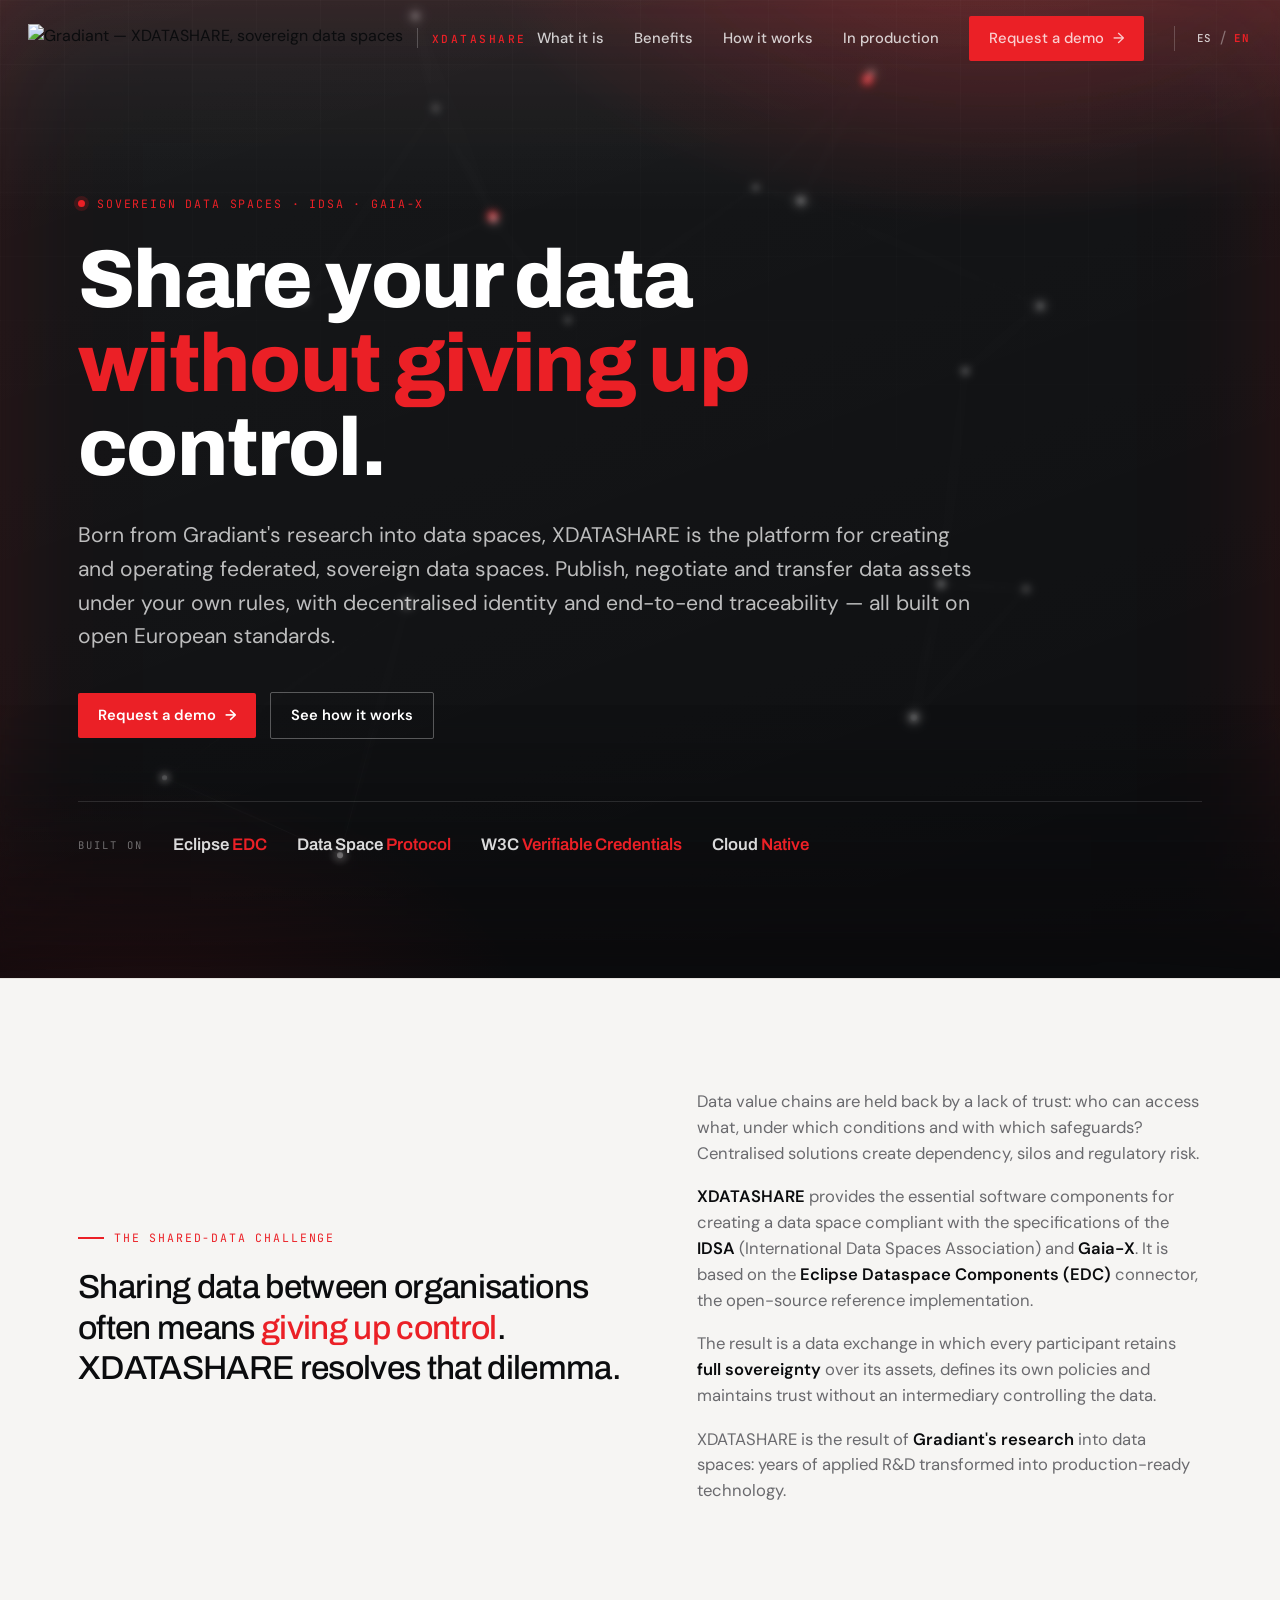
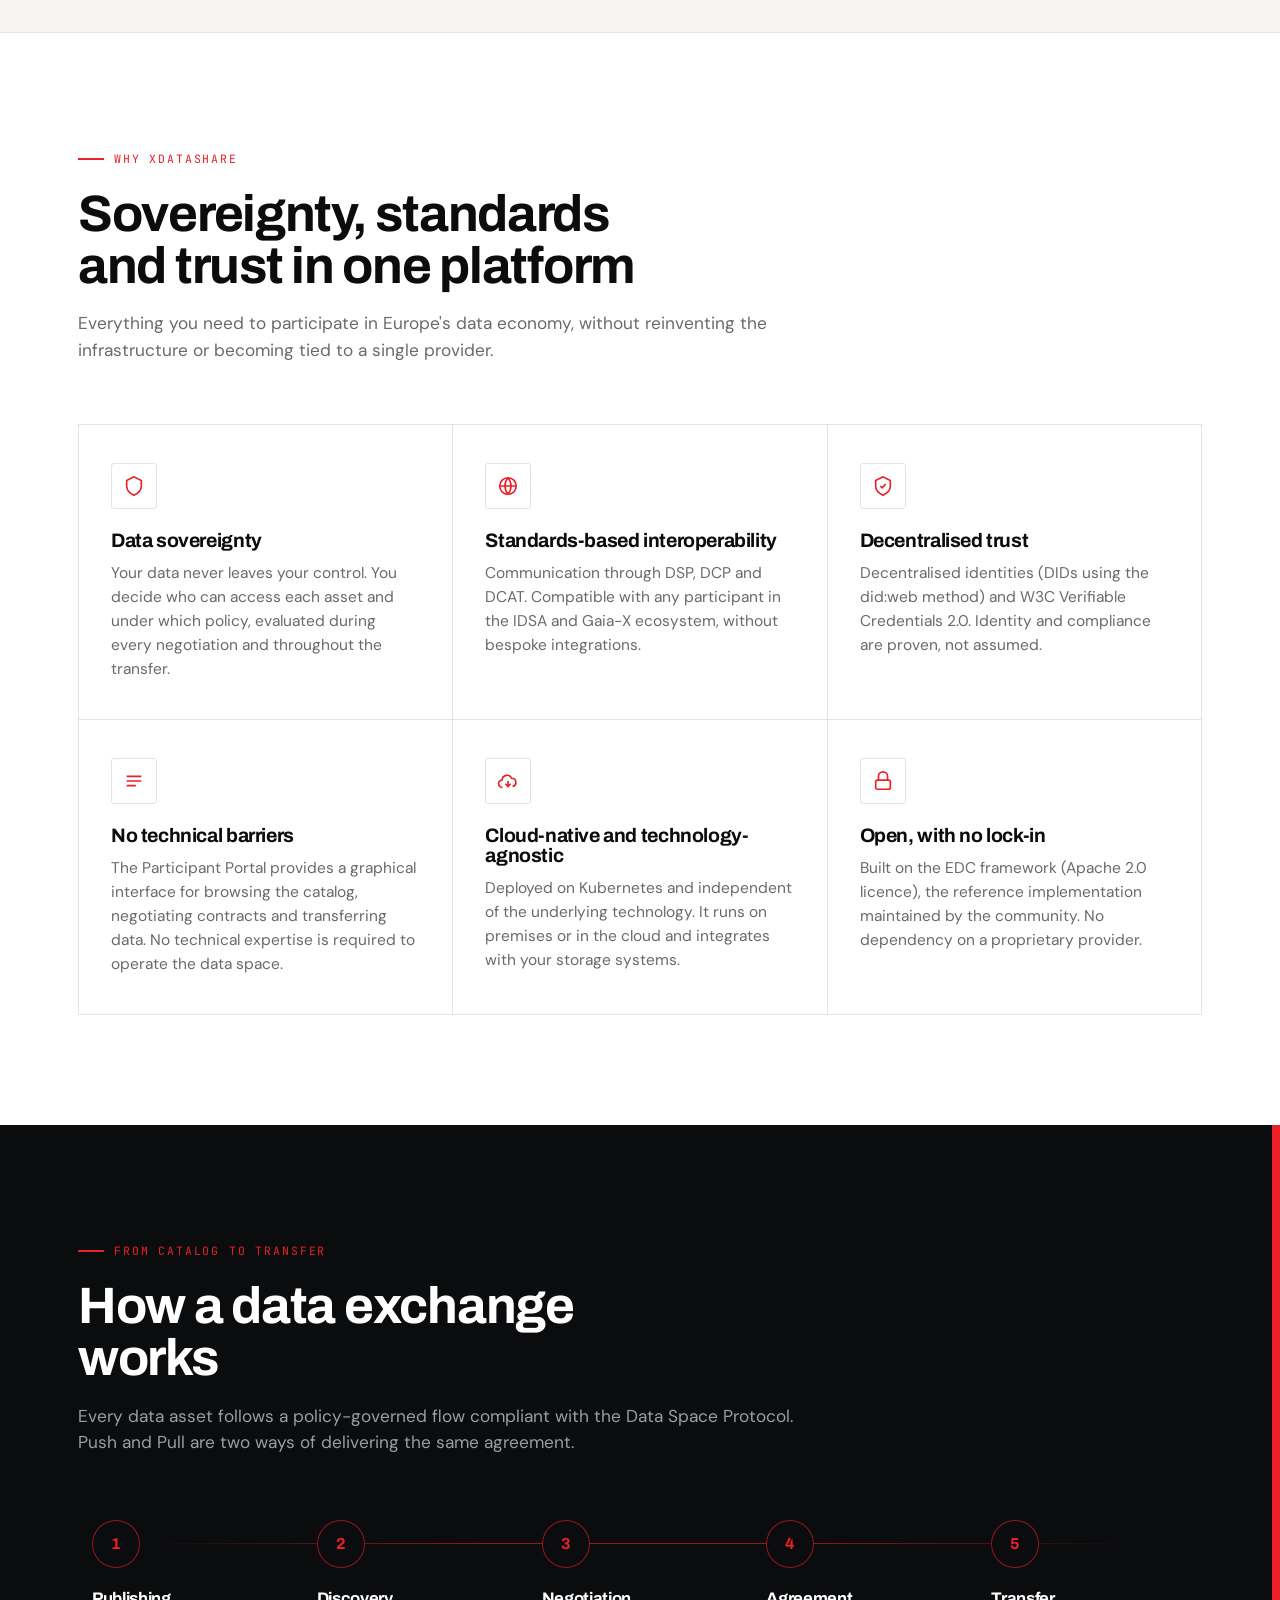
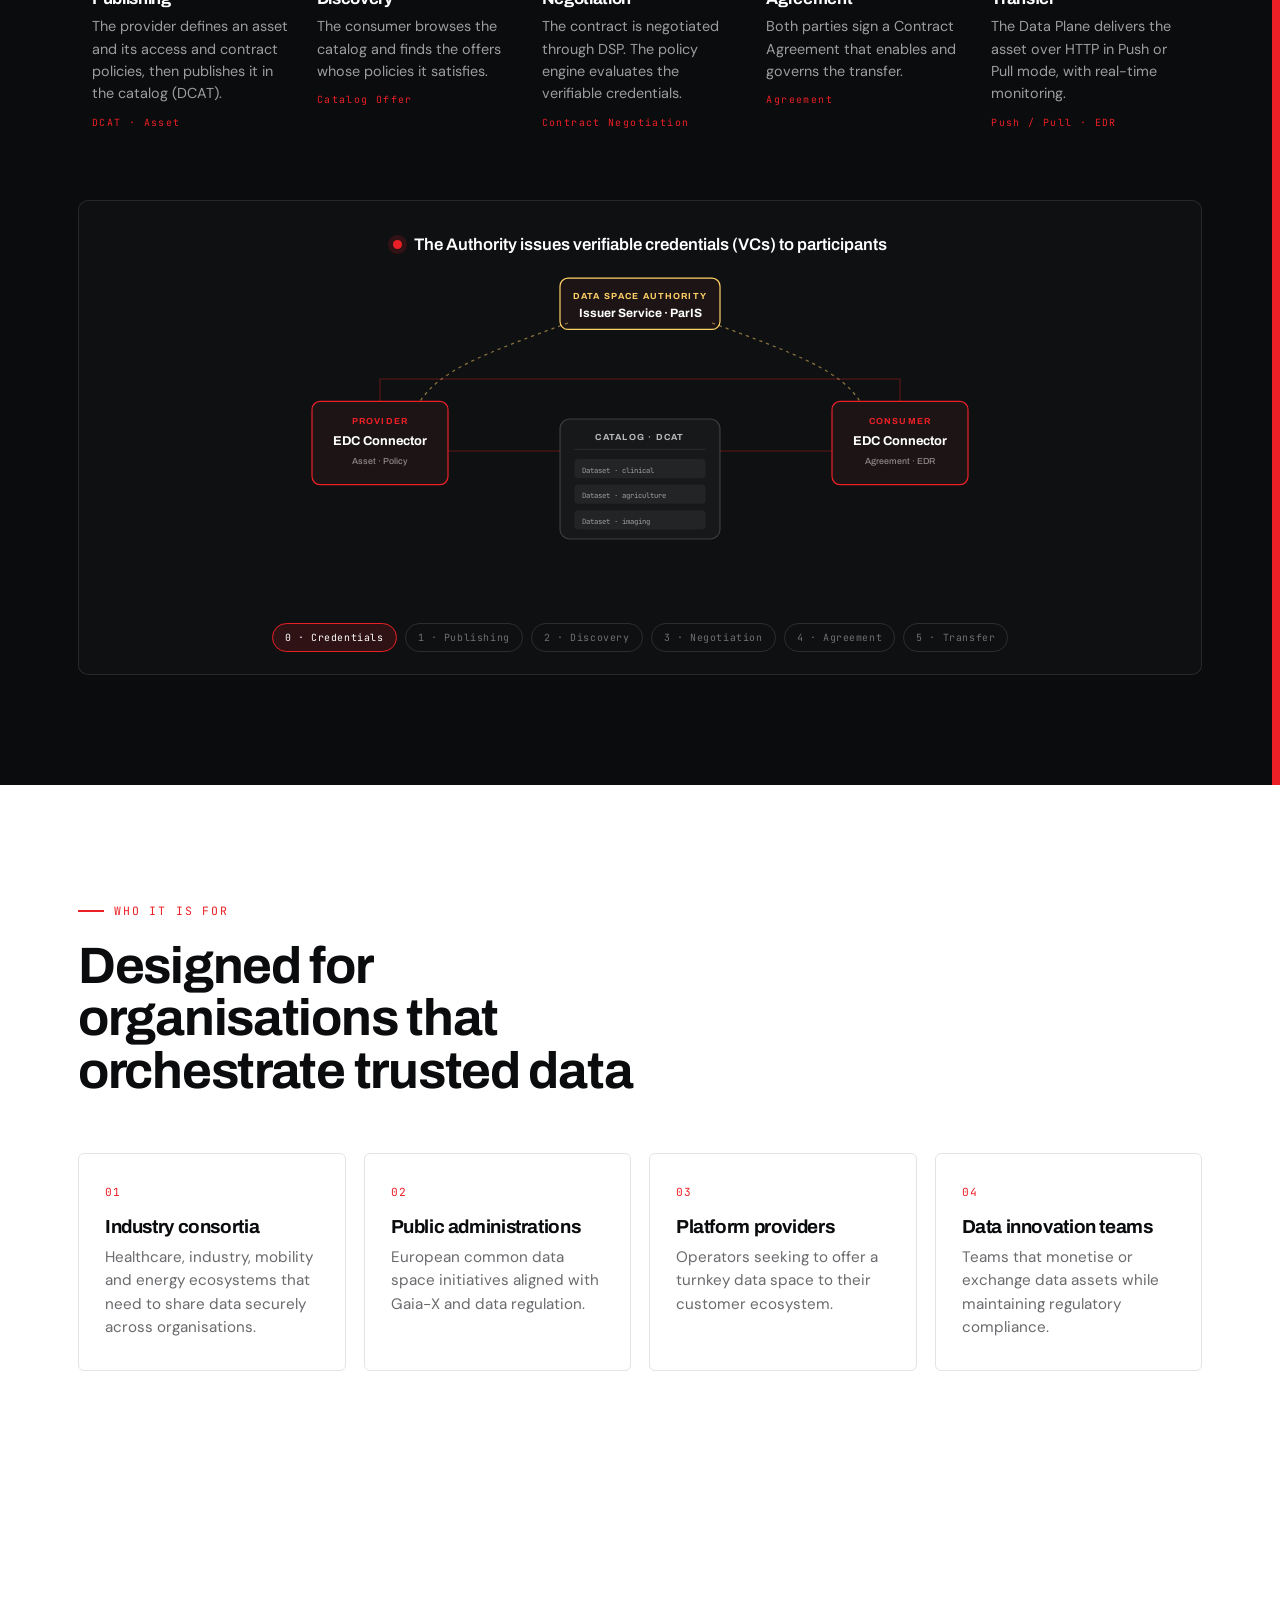
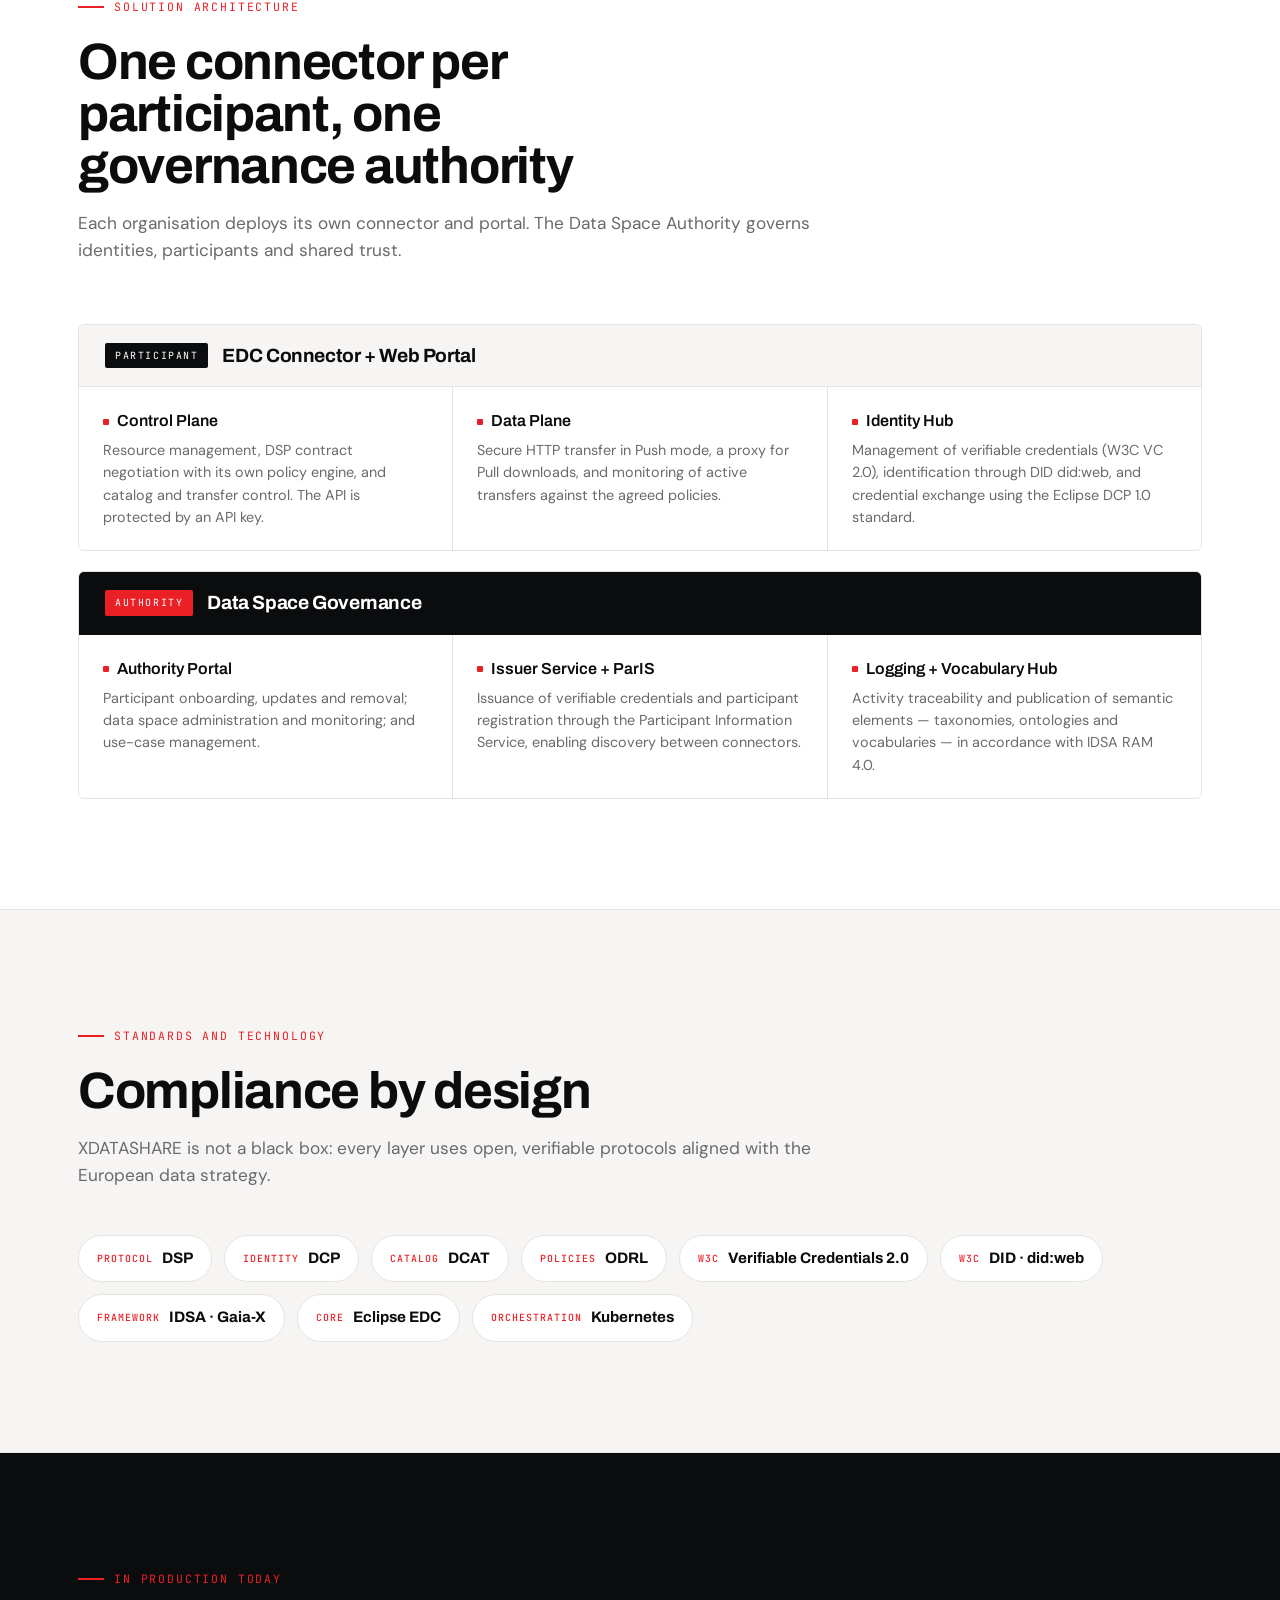
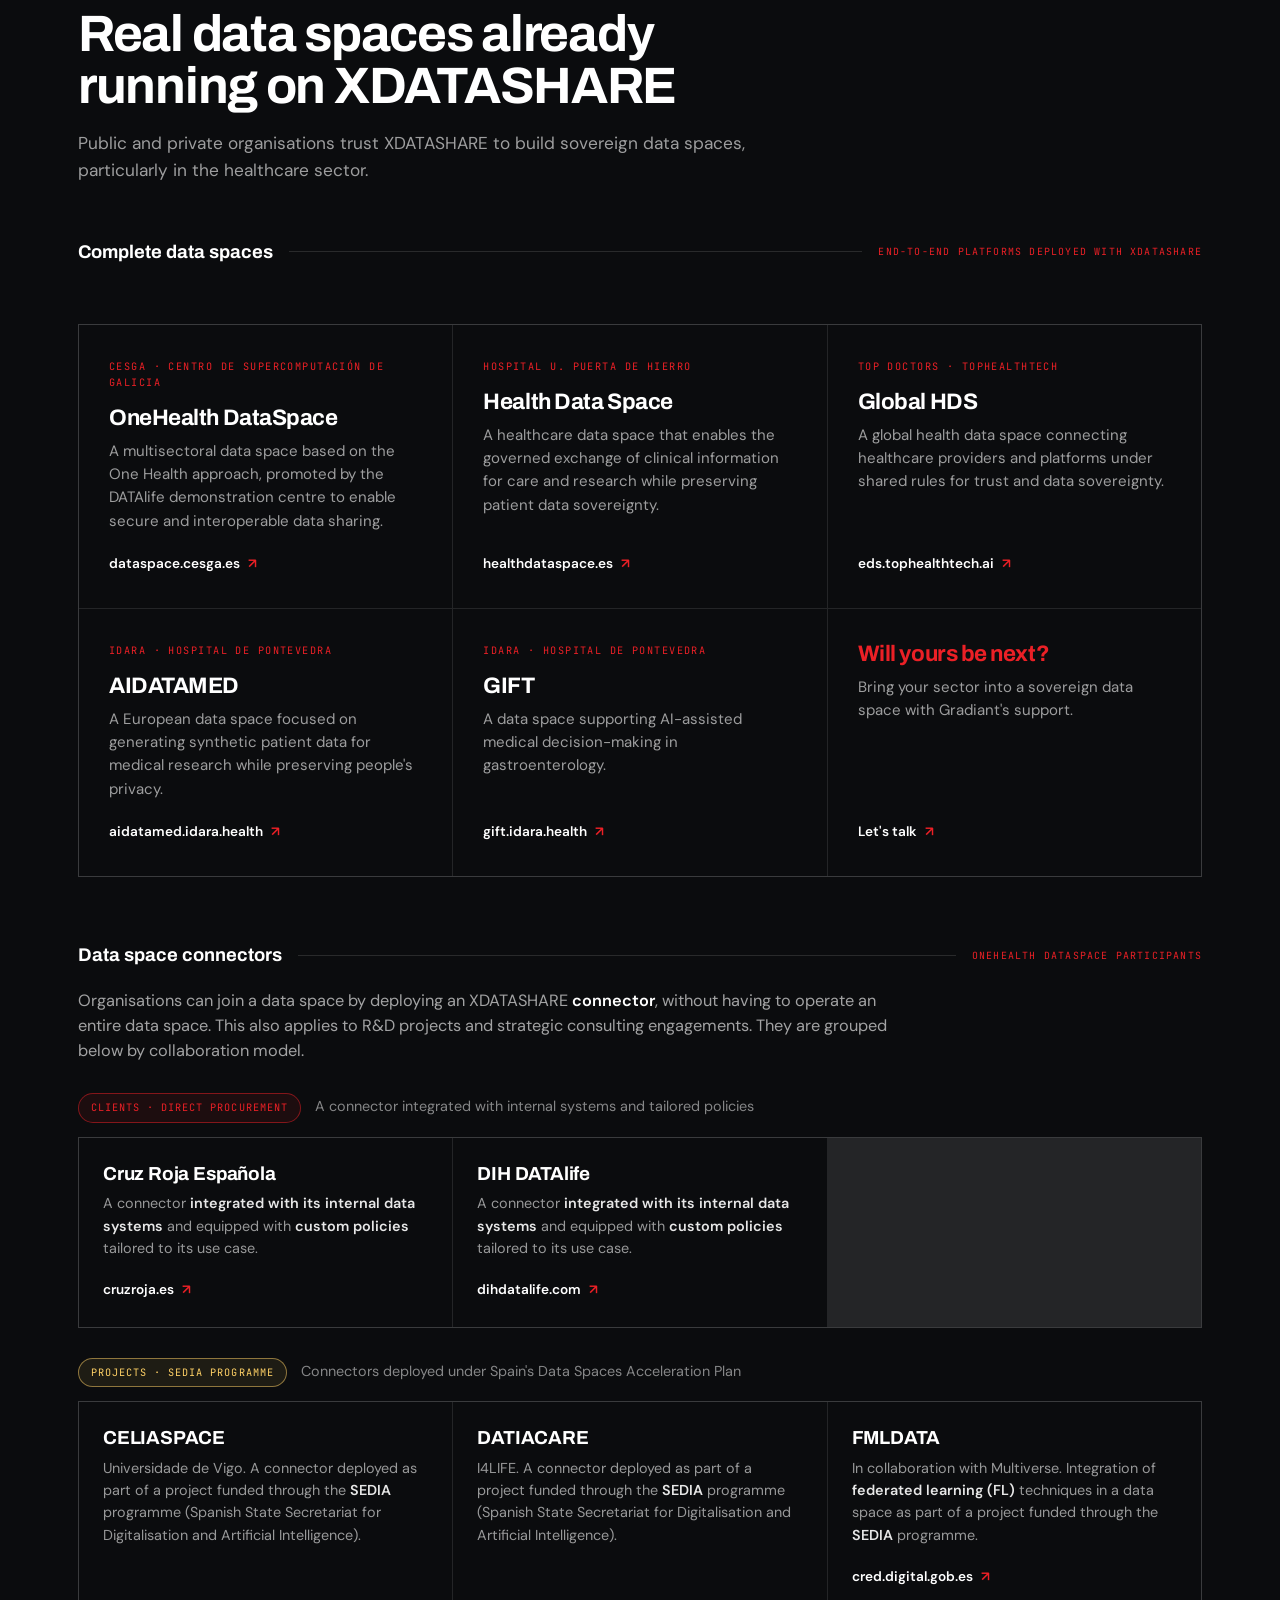
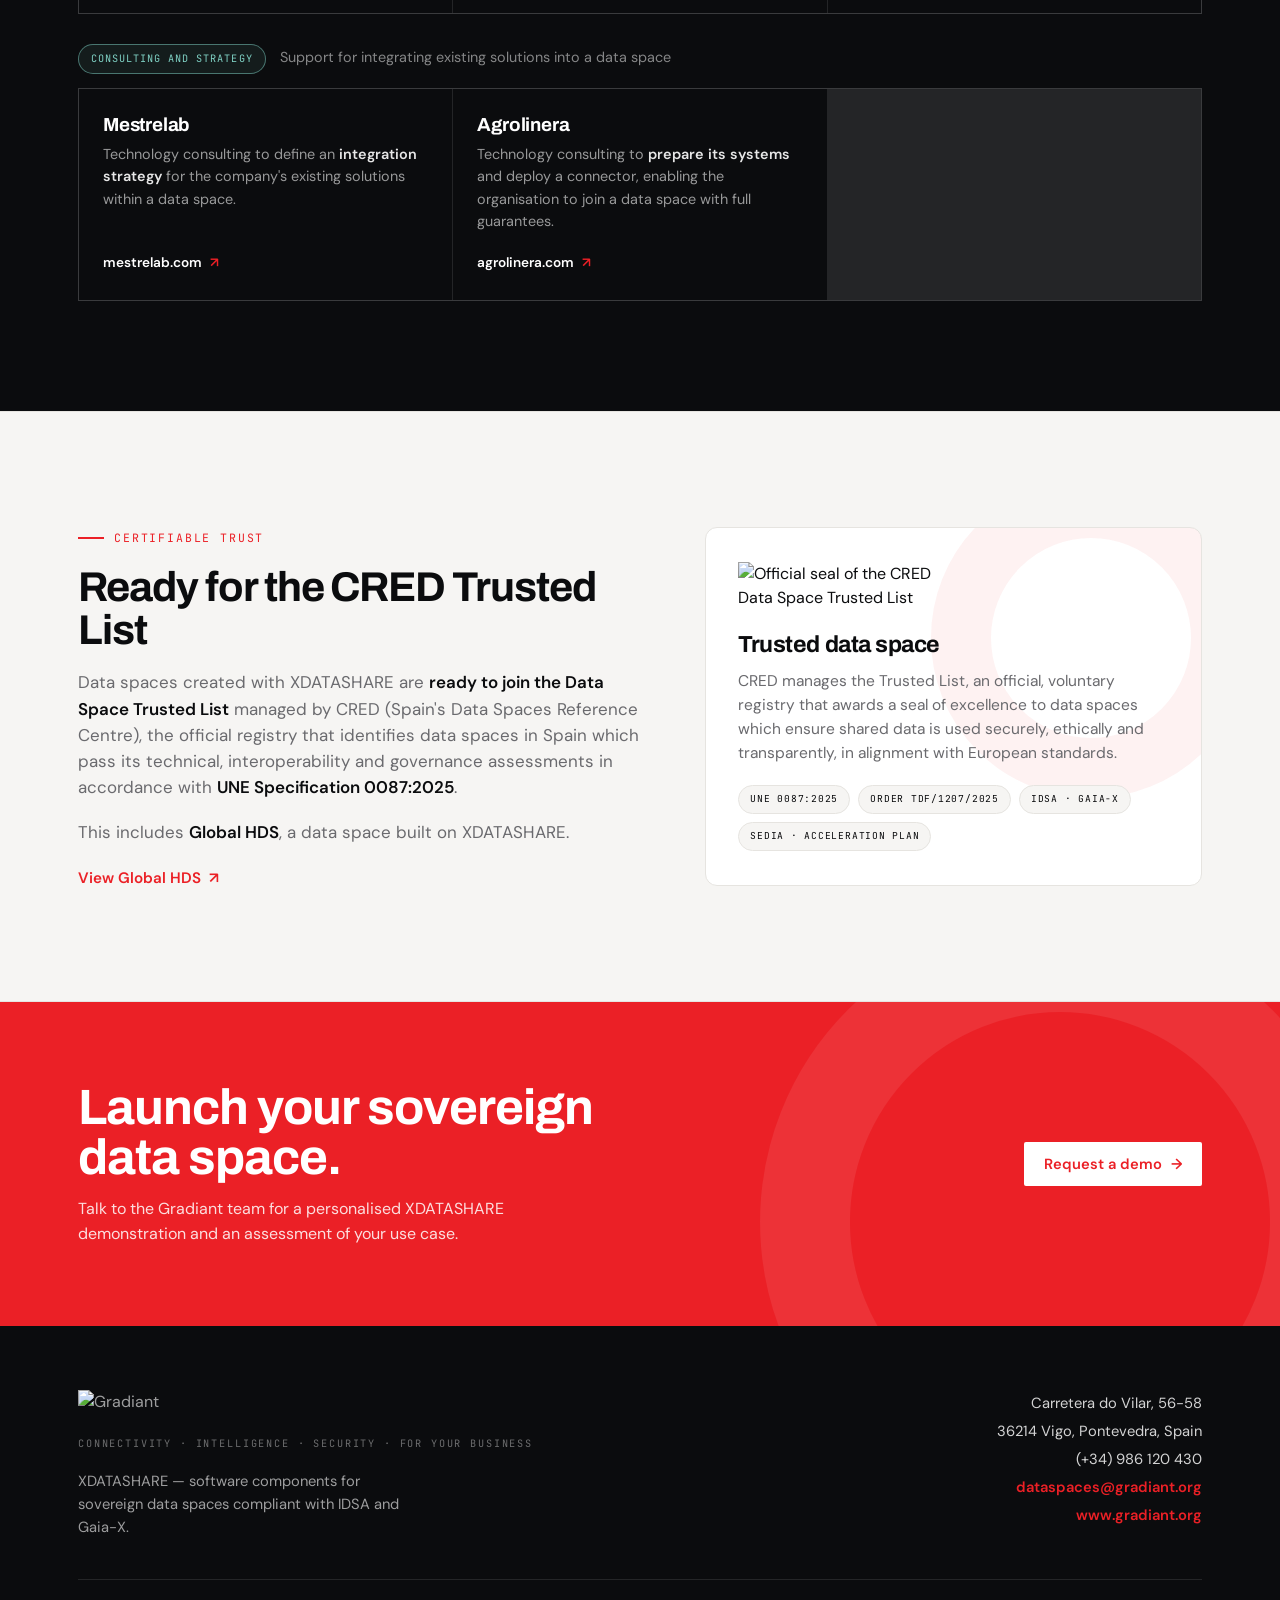
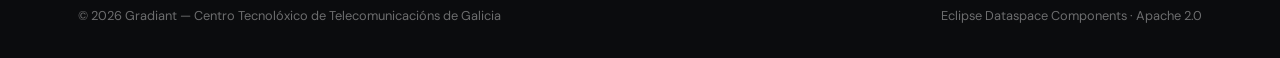
==== en/index.html @ d62b96f1 "feat añadir pagina en inlges" ====
<!DOCTYPE html>
<html lang="en" data-alternate-language="es" data-alternate-url="../">
<head>
<meta charset="UTF-8">
<meta name="viewport" content="width=device-width, initial-scale=1.0">
<title>XDATASHARE · Sovereign data spaces — Gradiant</title>
<meta name="description" content="Born from Gradiant's research into data spaces, XDATASHARE is the platform for creating and operating federated, sovereign data spaces compliant with IDSA and Gaia-X and built on Eclipse EDC. Share data without giving up control.">
<meta name="keywords" content="XDATASHARE, data spaces, Gradiant, Eclipse EDC, Data Space Protocol, IDSA, Gaia-X, data sovereignty, data space connector, dataspace, OneHealth DataSpace">
<meta name="author" content="Gradiant">
<meta name="robots" content="index, follow">
<link rel="canonical" href="https://xdatashare.com/en/">
<link rel="alternate" hreflang="es" href="https://xdatashare.com/">
<link rel="alternate" hreflang="en" href="https://xdatashare.com/en/">
<link rel="alternate" hreflang="x-default" href="https://xdatashare.com/en/">

<!-- Open Graph -->
<meta property="og:type" content="website">
<meta property="og:site_name" content="Gradiant">
<meta property="og:locale" content="en_US">
<meta property="og:locale:alternate" content="es_ES">
<meta property="og:title" content="XDATASHARE · Sovereign data spaces — Gradiant">
<meta property="og:description" content="Create and operate federated, sovereign data spaces with XDATASHARE: compliant with IDSA and Gaia-X and built on Eclipse EDC. Share data without giving up control.">
<meta property="og:url" content="https://xdatashare.com/en/">
<meta property="og:image" content="https://gradiant.org/wp-content/uploads/2024/10/LogoGradiant-2.svg">

<!-- Twitter / X Card -->
<meta name="twitter:card" content="summary_large_image">
<meta name="twitter:title" content="XDATASHARE · Sovereign data spaces — Gradiant">
<meta name="twitter:description" content="Create and operate federated, sovereign data spaces with XDATASHARE: compliant with IDSA and Gaia-X and built on Eclipse EDC.">
<meta name="twitter:image" content="https://gradiant.org/wp-content/uploads/2024/10/LogoGradiant-2.svg">

<!-- Favicon (whale-tail mark) -->
<link rel="icon" type="image/svg+xml" href="data:image/svg+xml,%3Csvg xmlns='http://www.w3.org/2000/svg' viewBox='0 0 100 100'%3E%3Cpath fill='%23EB2026' d='M50 78C36 60 20 52 5 50c23-2 39-10 45-28 6 18 22 26 45 28-15 2-31 10-45 28z'/%3E%3C/svg%3E">

<!-- Structured data -->
<script type="application/ld+json">
{
  "@context": "https://schema.org",
  "@graph": [
    {
      "@type": "Organization",
      "@id": "https://www.gradiant.org/#organization",
      "name": "Gradiant",
      "legalName": "Centro Tecnolóxico de Telecomunicacións de Galicia",
      "url": "https://www.gradiant.org",
      "logo": "https://gradiant.org/wp-content/uploads/2024/10/LogoGradiant-2.svg",
      "address": {
        "@type": "PostalAddress",
        "streetAddress": "Carretera do Vilar, 56-58",
        "postalCode": "36214",
        "addressLocality": "Vigo",
        "addressRegion": "Pontevedra",
        "addressCountry": "ES"
      },
      "contactPoint": {
        "@type": "ContactPoint",
        "contactType": "sales",
        "email": "dataspaces@gradiant.org",
        "telephone": "+34986120430"
      }
    },
    {
      "@type": "SoftwareApplication",
      "name": "XDATASHARE",
      "applicationCategory": "BusinessApplication",
      "operatingSystem": "Kubernetes / Cloud-native",
      "url": "https://xdatashare.com/en/",
      "inLanguage": "en",
      "description": "A platform for creating and operating federated, sovereign data spaces compliant with IDSA and Gaia-X and built on Eclipse Dataspace Components (EDC). It enables data assets to be published, negotiated and transferred with decentralised identity and end-to-end traceability.",
      "publisher": { "@id": "https://www.gradiant.org/#organization" },
      "offers": {
        "@type": "Offer",
        "availability": "https://schema.org/InStock",
        "priceCurrency": "EUR",
        "price": "0",
        "description": "Request a personalised demonstration"
      }
    }
  ]
}
</script>
<script src="../assets/js/language.js"></script>
<link rel="preconnect" href="https://fonts.googleapis.com">
<link rel="preconnect" href="https://fonts.gstatic.com" crossorigin>
<link href="https://fonts.googleapis.com/css2?family=Archivo:wght@400;500;600;700;800&family=DM+Sans:ital,opsz,wght@0,9..40,400;0,9..40,500;0,9..40,600;0,9..40,700;1,9..40,400&family=JetBrains+Mono:wght@400;500&display=swap" rel="stylesheet">
<link rel="stylesheet" href="../assets/css/base.css">
<link rel="stylesheet" href="../assets/css/site.css">
<link rel="stylesheet" href="../assets/css/exchange.css">
</head>
<body>

<nav id="nav" aria-label="Main navigation">
  <a href="#top" class="brand">
    <img src="https://gradiant.org/wp-content/uploads/2024/10/LogoGradiant-2.svg" alt="Gradiant — XDATASHARE, sovereign data spaces">
    <span class="sep"></span>
    <span class="prod">XDATASHARE</span>
  </a>
  <div class="navlinks">
    <a href="#que-es">What it is</a>
    <a href="#beneficios">Benefits</a>
    <a href="#como">How it works</a>
    <a href="#produccion">In production</a>
    <a href="#demo" class="btn">Request a demo <span class="arr">→</span></a>
    <div class="language-switcher" aria-label="Language selector">
      <a href="../?lang=es" lang="es" hreflang="es" data-language-link>ES</a>
      <span aria-hidden="true">/</span>
      <a href="./?lang=en" lang="en" hreflang="en" aria-current="page" data-language-link>EN</a>
    </div>
  </div>
</nav>

<!-- HERO -->
<header class="hero" id="top">
  <canvas class="hero-canvas" id="heroCanvas" aria-hidden="true"></canvas>
  <div class="hero-glass" aria-hidden="true"></div>
  <div class="wrap">
    <div class="eyebrow rv"><span class="dot"></span><span class="mono">Sovereign data spaces · IDSA · Gaia-X</span></div>
    <h1 class="rv rv-delay-1">Share your data <em>without giving up</em> control.<span class="sr-only"> XDATASHARE by Gradiant: a sovereign data space platform.</span></h1>
    <p class="lead rv rv-delay-2">Born from Gradiant's research into data spaces, XDATASHARE is the platform for creating and operating federated, sovereign data spaces. Publish, negotiate and transfer data assets under your own rules, with decentralised identity and end-to-end traceability — all built on open European standards.</p>
    <div class="cta-row rv rv-delay-3">
      <a href="#demo" class="btn">Request a demo <span class="arr">→</span></a>
      <a href="#que-es" class="btn ghost">See how it works</a>
    </div>
    <div class="std-strip rv rv-delay-4">
      <span class="lbl">Built on</span>
      <span class="item">Eclipse <span>EDC</span></span>
      <span class="item">Data Space <span>Protocol</span></span>
      <span class="item">W3C <span>Verifiable Credentials</span></span>
      <span class="item">Cloud <span>Native</span></span>
    </div>
  </div>
</header>

<!-- PROBLEM -->
<section class="problem pad" id="que-es">
  <div class="wrap">
    <div class="grid">
      <div class="left rv">
        <div class="sec-tag"><span class="bar"></span><span class="mono">The shared-data challenge</span></div>
        <blockquote>Sharing data between organisations often means <span class="hl">giving up control</span>. XDATASHARE resolves that dilemma.</blockquote>
      </div>
      <div class="right rv">
        <p>Data value chains are held back by a lack of trust: who can access what, under which conditions and with which safeguards? Centralised solutions create dependency, silos and regulatory risk.</p>
        <p><strong>XDATASHARE</strong> provides the essential software components for creating a data space compliant with the specifications of the <strong>IDSA</strong> (International Data Spaces Association) and <strong>Gaia-X</strong>. It is based on the <strong>Eclipse Dataspace Components (EDC)</strong> connector, the open-source reference implementation.</p>
        <p>The result is a data exchange in which every participant retains <strong>full sovereignty</strong> over its assets, defines its own policies and maintains trust without an intermediary controlling the data.</p>
        <p>XDATASHARE is the result of <strong>Gradiant's research</strong> into data spaces: years of applied R&amp;D transformed into production-ready technology.</p>
      </div>
    </div>
  </div>
</section>

<!-- BENEFITS -->
<section class="pad" id="beneficios">
  <div class="wrap">
    <div class="rv">
      <div class="sec-tag"><span class="bar"></span><span class="mono">Why XDATASHARE</span></div>
      <h2 class="sec-head">Sovereignty, standards and trust in one platform</h2>
      <p class="sec-sub">Everything you need to participate in Europe's data economy, without reinventing the infrastructure or becoming tied to a single provider.</p>
    </div>
    <div class="ben-grid rv">
      <div class="ben">
        <div class="ic"><svg width="22" height="22" viewBox="0 0 24 24" fill="none" stroke="currentColor" stroke-width="1.8"><path d="M12 2 4 6v6c0 5 3.5 8 8 10 4.5-2 8-5 8-10V6l-8-4z"/></svg></div>
        <h3>Data sovereignty</h3>
        <p>Your data never leaves your control. You decide who can access each asset and under which policy, evaluated during every negotiation and throughout the transfer.</p>
      </div>
      <div class="ben">
        <div class="ic"><svg width="22" height="22" viewBox="0 0 24 24" fill="none" stroke="currentColor" stroke-width="1.8"><circle cx="12" cy="12" r="9"/><path d="M3 12h18M12 3a14 14 0 0 1 0 18M12 3a14 14 0 0 0 0 18"/></svg></div>
        <h3>Standards-based interoperability</h3>
        <p>Communication through DSP, DCP and DCAT. Compatible with any participant in the IDSA and Gaia-X ecosystem, without bespoke integrations.</p>
      </div>
      <div class="ben">
        <div class="ic"><svg width="22" height="22" viewBox="0 0 24 24" fill="none" stroke="currentColor" stroke-width="1.8"><path d="M9 12l2 2 4-4"/><path d="M12 2 4 6v6c0 5 3.5 8 8 10 4.5-2 8-5 8-10V6l-8-4z"/></svg></div>
        <h3>Decentralised trust</h3>
        <p>Decentralised identities (DIDs using the did:web method) and W3C Verifiable Credentials 2.0. Identity and compliance are proven, not assumed.</p>
      </div>
      <div class="ben">
        <div class="ic"><svg width="22" height="22" viewBox="0 0 24 24" fill="none" stroke="currentColor" stroke-width="1.8"><path d="M4 7h16M4 12h16M4 17h10"/></svg></div>
        <h3>No technical barriers</h3>
        <p>The Participant Portal provides a graphical interface for browsing the catalog, negotiating contracts and transferring data. No technical expertise is required to operate the data space.</p>
      </div>
      <div class="ben">
        <div class="ic"><svg width="22" height="22" viewBox="0 0 24 24" fill="none" stroke="currentColor" stroke-width="1.8"><path d="M6 19a4 4 0 0 1-.5-8A5.5 5.5 0 0 1 16 9a4.5 4.5 0 0 1 1 8.9"/><path d="M12 12v6M9 15l3 3 3-3"/></svg></div>
        <h3>Cloud-native and technology-agnostic</h3>
        <p>Deployed on Kubernetes and independent of the underlying technology. It runs on premises or in the cloud and integrates with your storage systems.</p>
      </div>
      <div class="ben">
        <div class="ic"><svg width="22" height="22" viewBox="0 0 24 24" fill="none" stroke="currentColor" stroke-width="1.8"><path d="M7 11V7a5 5 0 0 1 10 0v4"/><rect x="4" y="11" width="16" height="10" rx="2"/></svg></div>
        <h3>Open, with no lock-in</h3>
        <p>Built on the EDC framework (Apache 2.0 licence), the reference implementation maintained by the community. No dependency on a proprietary provider.</p>
      </div>
    </div>
  </div>
</section>

<!-- FLOW -->
<section class="flow pad" id="como">
  <div class="wrap">
    <div class="rv">
      <div class="sec-tag"><span class="bar"></span><span class="mono">From catalog to transfer</span></div>
      <h2 class="sec-head section-title-light">How a data exchange works</h2>
      <p class="sec-sub">Every data asset follows a policy-governed flow compliant with the Data Space Protocol. Push and Pull are two ways of delivering the same agreement.</p>
    </div>
    <div class="steps rv">
      <div class="step">
        <div class="num">1</div>
        <h4>Publishing</h4>
        <p>The provider defines an asset and its access and contract policies, then publishes it in the catalog (DCAT).</p>
        <span class="tag">DCAT · Asset</span>
      </div>
      <div class="step">
        <div class="num">2</div>
        <h4>Discovery</h4>
        <p>The consumer browses the catalog and finds the offers whose policies it satisfies.</p>
        <span class="tag">Catalog Offer</span>
      </div>
      <div class="step">
        <div class="num">3</div>
        <h4>Negotiation</h4>
        <p>The contract is negotiated through DSP. The policy engine evaluates the verifiable credentials.</p>
        <span class="tag">Contract Negotiation</span>
      </div>
      <div class="step">
        <div class="num">4</div>
        <h4>Agreement</h4>
        <p>Both parties sign a Contract Agreement that enables and governs the transfer.</p>
        <span class="tag">Agreement</span>
      </div>
      <div class="step">
        <div class="num">5</div>
        <h4>Transfer</h4>
        <p>The Data Plane delivers the asset over HTTP in Push or Pull mode, with real-time monitoring.</p>
        <span class="tag">Push / Pull · EDR</span>
      </div>
    </div>

    <!-- Animated exchange diagram -->
    <div class="exchange rv" aria-label="Data exchange animation: credential issuance, catalog, negotiation and transfer">
      <div class="ex-phase"><span class="ex-dot"></span><span id="exLabel">The Authority issues verifiable credentials (VCs) to participants</span></div>
      <svg viewBox="0 0 900 420" xmlns="http://www.w3.org/2000/svg" class="ex-svg">
        <!-- ===== AUTHORITY (top) ===== -->
        <g class="node node-authority">
          <rect x="350" y="14" width="200" height="64" rx="10"/>
          <text class="n-role" x="450" y="40">DATA SPACE AUTHORITY</text>
          <text class="n-name n-name-compact" x="450" y="63">Issuer Service · ParIS</text>
        </g>

        <!-- credential issuance links (authority -> participants) -->
        <path class="cred-link cl-left"  d="M360 70 C250 110 200 130 175 168" fill="none" stroke="rgba(255,209,102,.5)" stroke-width="1.6" stroke-dasharray="4 5"/>
        <path class="cred-link cl-right" d="M540 70 C650 110 700 130 725 168" fill="none" stroke="rgba(255,209,102,.5)" stroke-width="1.6" stroke-dasharray="4 5"/>

        <!-- ===== CATALOG (center) ===== -->
        <g class="catalog">
          <rect x="350" y="190" width="200" height="150" rx="12"/>
          <text class="cat-title" x="450" y="216">CATALOG · DCAT</text>
          <line x1="368" y1="228" x2="532" y2="228" stroke="rgba(255,255,255,.12)"/>
          <!-- asset slots -->
          <g class="slot slot-1"><rect x="368" y="240" width="164" height="24" rx="5"/><text x="378" y="257">Dataset · clinical</text></g>
          <g class="slot slot-2"><rect x="368" y="272" width="164" height="24" rx="5"/><text x="378" y="289">Dataset · agriculture</text></g>
          <g class="slot slot-3"><rect x="368" y="304" width="164" height="24" rx="5"/><text x="378" y="321">Dataset · imaging</text></g>
        </g>

        <!-- ===== PROVIDER (left) ===== -->
        <g class="node node-provider">
          <rect x="40" y="168" width="170" height="104" rx="10"/>
          <text class="n-role" x="125" y="196">PROVIDER</text>
          <text class="n-name" x="125" y="222">EDC Connector</text>
          <text class="n-sub" x="125" y="246">Asset · Policy</text>
        </g>
        <g class="vc-badge vc-prov"><rect x="40" y="282" width="64" height="22" rx="11"/><text x="72" y="297">VC ✓</text></g>

        <!-- ===== CONSUMER (right) ===== -->
        <g class="node node-consumer">
          <rect x="690" y="168" width="170" height="104" rx="10"/>
          <text class="n-role" x="775" y="196">CONSUMER</text>
          <text class="n-name" x="775" y="222">EDC Connector</text>
          <text class="n-sub" x="775" y="246">Agreement · EDR</text>
        </g>
        <g class="vc-badge vc-cons"><rect x="796" y="282" width="64" height="22" rx="11"/><text x="828" y="297">VC ✓</text></g>

        <!-- provider <-> catalog wire (horizontal, edge to edge) -->
        <line class="link-pc" x1="210" y1="230" x2="350" y2="230" stroke="rgba(235,32,38,.25)" stroke-width="2"/>
        <line class="link-pc dash" x1="210" y1="230" x2="350" y2="230" stroke="rgba(235,32,38,.9)" stroke-width="2" stroke-dasharray="6 10"/>
        <!-- consumer <-> catalog wire (horizontal, edge to edge) -->
        <line class="link-cc" x1="550" y1="230" x2="690" y2="230" stroke="rgba(235,32,38,.25)" stroke-width="2"/>
        <line class="link-cc dash" x1="550" y1="230" x2="690" y2="230" stroke="rgba(235,32,38,.9)" stroke-width="2" stroke-dasharray="6 10"/>
        <!-- provider <-> consumer direct wire, routed ABOVE the catalog -->
        <path class="link-direct" d="M125 168 L125 140 L775 140 L775 168" fill="none" stroke="rgba(235,32,38,.25)" stroke-width="2"/>
        <path class="link-direct dash" d="M125 168 L125 140 L775 140 L775 168" fill="none" stroke="rgba(235,32,38,.9)" stroke-width="2" stroke-dasharray="6 10"/>

        <!-- moving tokens -->
        <g class="tok tok-cred-l"><circle r="7"/></g>
        <g class="tok tok-cred-r"><circle r="7"/></g>
        <g class="tok tok-publish"><rect x="-15" y="-11" width="30" height="22" rx="5"/><line x1="-7" y1="-3" x2="7" y2="-3"/><line x1="-7" y1="3" x2="3" y2="3"/></g>
        <g class="tok tok-browse"><circle r="9" fill="none"/><line class="lens" x1="6" y1="6" x2="12" y2="12"/></g>
        <g class="tok tok-nego"><rect x="-15" y="-11" width="30" height="22" rx="5"/><text x="0" y="4">DSP</text></g>
        <g class="tok tok-data"><rect x="-16" y="-12" width="32" height="24" rx="5"/><line x1="-8" y1="-3" x2="8" y2="-3"/><line x1="-8" y1="3" x2="4" y2="3"/></g>
      </svg>

      <div class="ex-track">
        <span class="ex-step" data-i="0" data-phase-label="The Authority issues verifiable credentials (VCs) to participants">0 · Credentials</span>
        <span class="ex-step" data-i="1" data-phase-label="The provider publishes a data asset in the catalog (DCAT)">1 · Publishing</span>
        <span class="ex-step" data-i="2" data-phase-label="The consumer browses the catalog and locates the offer">2 · Discovery</span>
        <span class="ex-step" data-i="3" data-phase-label="The contract is negotiated through DSP, validating credentials">3 · Negotiation</span>
        <span class="ex-step" data-i="4" data-phase-label="A Contract Agreement is signed by both parties">4 · Agreement</span>
        <span class="ex-step" data-i="5" data-phase-label="Data is transferred (Push / Pull · EDR) and monitored in real time">5 · Transfer</span>
      </div>
    </div>
  </div>
</section>

<!-- AUDIENCE -->
<section class="pad">
  <div class="wrap">
    <div class="rv">
      <div class="sec-tag"><span class="bar"></span><span class="mono">Who it is for</span></div>
      <h2 class="sec-head">Designed for organisations that orchestrate trusted data</h2>
    </div>
    <div class="aud-grid rv">
      <div class="aud"><div class="n">01</div><h4>Industry consortia</h4><p>Healthcare, industry, mobility and energy ecosystems that need to share data securely across organisations.</p></div>
      <div class="aud"><div class="n">02</div><h4>Public administrations</h4><p>European common data space initiatives aligned with Gaia-X and data regulation.</p></div>
      <div class="aud"><div class="n">03</div><h4>Platform providers</h4><p>Operators seeking to offer a turnkey data space to their customer ecosystem.</p></div>
      <div class="aud"><div class="n">04</div><h4>Data innovation teams</h4><p>Teams that monetise or exchange data assets while maintaining regulatory compliance.</p></div>
    </div>
  </div>
</section>

<!-- ARCHITECTURE -->
<section class="arch pad" id="arquitectura">
  <div class="wrap">
    <div class="rv">
      <div class="sec-tag"><span class="bar"></span><span class="mono">Solution architecture</span></div>
      <h2 class="sec-head">One connector per participant, one governance authority</h2>
      <p class="sec-sub">Each organisation deploys its own connector and portal. The Data Space Authority governs identities, participants and shared trust.</p>
    </div>
    <div class="layers rv">
      <!-- participant -->
      <div class="arch-band">
        <div class="head"><span class="pill">Participant</span><h3>EDC Connector + Web Portal</h3></div>
        <div class="body">
          <div class="cell"><div class="ct">Control Plane</div><p>Resource management, DSP contract negotiation with its own policy engine, and catalog and transfer control. The API is protected by an API key.</p></div>
          <div class="cell"><div class="ct">Data Plane</div><p>Secure HTTP transfer in Push mode, a proxy for Pull downloads, and monitoring of active transfers against the agreed policies.</p></div>
          <div class="cell"><div class="ct">Identity Hub</div><p>Management of verifiable credentials (W3C VC 2.0), identification through DID did:web, and credential exchange using the Eclipse DCP 1.0 standard.</p></div>
        </div>
      </div>
      <!-- authority -->
      <div class="arch-band authority">
        <div class="head"><span class="pill">Authority</span><h3>Data Space Governance</h3></div>
        <div class="body">
          <div class="cell"><div class="ct">Authority Portal</div><p>Participant onboarding, updates and removal; data space administration and monitoring; and use-case management.</p></div>
          <div class="cell"><div class="ct">Issuer Service + ParIS</div><p>Issuance of verifiable credentials and participant registration through the Participant Information Service, enabling discovery between connectors.</p></div>
          <div class="cell"><div class="ct">Logging + Vocabulary Hub</div><p>Activity traceability and publication of semantic elements — taxonomies, ontologies and vocabularies — in accordance with IDSA RAM 4.0.</p></div>
        </div>
      </div>
    </div>
  </div>
</section>

<!-- STANDARDS -->
<section class="standards pad">
  <div class="wrap">
    <div class="rv">
      <div class="sec-tag"><span class="bar"></span><span class="mono">Standards and technology</span></div>
      <h2 class="sec-head">Compliance by design</h2>
      <p class="sec-sub">XDATASHARE is not a black box: every layer uses open, verifiable protocols aligned with the European data strategy.</p>
    </div>
    <div class="std-cloud rv">
      <span class="chip"><span class="k">Protocol</span><b>DSP</b></span>
      <span class="chip"><span class="k">Identity</span><b>DCP</b></span>
      <span class="chip"><span class="k">Catalog</span><b>DCAT</b></span>
      <span class="chip"><span class="k">Policies</span><b>ODRL</b></span>
      <span class="chip"><span class="k">W3C</span><b>Verifiable Credentials 2.0</b></span>
      <span class="chip"><span class="k">W3C</span><b>DID · did:web</b></span>
      <span class="chip"><span class="k">Framework</span><b>IDSA · Gaia-X</b></span>
      <span class="chip"><span class="k">Core</span><b>Eclipse EDC</b></span>
      <span class="chip"><span class="k">Orchestration</span><b>Kubernetes</b></span>
    </div>
  </div>
</section>

<!-- DEPLOYMENTS -->
<section class="deploy pad" id="produccion">
  <div class="wrap">
    <div class="rv">
      <div class="sec-tag"><span class="bar"></span><span class="mono">In production today</span></div>
      <h2 class="sec-head section-title-light">Real data spaces already running on XDATASHARE</h2>
      <p class="sec-sub">Public and private organisations trust XDATASHARE to build sovereign data spaces, particularly in the healthcare sector.</p>
    </div>

    <!-- Complete data spaces -->
    <div class="deploy-subtag rv"><span class="badge">Complete data spaces</span><span class="dst-line"></span><span class="dst-note">End-to-end platforms deployed with XDATASHARE</span></div>
    <div class="deploy-grid rv">
      <div class="dep">
        <div class="org">CESGA · Centro de Supercomputación de Galicia</div>
        <h3>OneHealth DataSpace</h3>
        <p>A multisectoral data space based on the One Health approach, promoted by the DATAlife demonstration centre to enable secure and interoperable data sharing.</p>
        <a class="link" href="https://dataspace.cesga.es/es" target="_blank" rel="noopener">dataspace.cesga.es <span>↗</span></a>
      </div>
      <div class="dep">
        <div class="org">Hospital U. Puerta de Hierro</div>
        <h3>Health Data Space</h3>
        <p>A healthcare data space that enables the governed exchange of clinical information for care and research while preserving patient data sovereignty.</p>
        <a class="link" href="https://healthdataspace.es/" target="_blank" rel="noopener">healthdataspace.es <span>↗</span></a>
      </div>
      <div class="dep">
        <div class="org">Top Doctors · TopHealthTech</div>
        <h3>Global HDS</h3>
        <p>A global health data space connecting healthcare providers and platforms under shared rules for trust and data sovereignty.</p>
        <a class="link" href="https://eds.tophealthtech.ai/" target="_blank" rel="noopener">eds.tophealthtech.ai <span>↗</span></a>
      </div>
      <div class="dep">
        <div class="org">IDARA · Hospital de Pontevedra</div>
        <h3>AIDATAMED</h3>
        <p>A European data space focused on generating synthetic patient data for medical research while preserving people's privacy.</p>
        <a class="link" href="https://aidatamed.idara.health/" target="_blank" rel="noopener">aidatamed.idara.health <span>↗</span></a>
      </div>
      <div class="dep">
        <div class="org">IDARA · Hospital de Pontevedra</div>
        <h3>GIFT</h3>
        <p>A data space supporting AI-assisted medical decision-making in gastroenterology.</p>
        <a class="link" href="https://gift.idara.health/" target="_blank" rel="noopener">gift.idara.health <span>↗</span></a>
      </div>
      <div class="dep dep-next">
        <h3>Will yours be next?</h3>
        <p>Bring your sector into a sovereign data space with Gradiant's support.</p>
        <a class="link" href="#demo">Let's talk <span>↗</span></a>
      </div>
    </div>

    <!-- Connectors -->
    <div class="deploy-subtag deploy-subtag-connectors rv"><span class="badge">Data space connectors</span><span class="dst-line"></span><span class="dst-note">OneHealth DataSpace participants</span></div>
    <p class="sedia-intro rv">Organisations can join a data space by deploying an XDATASHARE <strong>connector</strong>, without having to operate an entire data space. This also applies to R&amp;D projects and strategic consulting engagements. They are grouped below by collaboration model.</p>

    <div class="conn-group rv">
      <div class="cg-head"><span class="cg-tag mode-client">Clients · Direct procurement</span><span class="cg-desc">A connector integrated with internal systems and tailored policies</span></div>
      <div class="conn-grid cols-3">
        <div class="conn">
          <h4>Cruz Roja Española</h4>
          <p>A connector <strong>integrated with its internal data systems</strong> and equipped with <strong>custom policies</strong> tailored to its use case.</p>
          <a class="link" href="https://www2.cruzroja.es/" target="_blank" rel="noopener">cruzroja.es <span>↗</span></a>
        </div>
        <div class="conn">
          <h4>DIH DATAlife</h4>
          <p>A connector <strong>integrated with its internal data systems</strong> and equipped with <strong>custom policies</strong> tailored to its use case.</p>
          <a class="link" href="https://www.dihdatalife.com/" target="_blank" rel="noopener">dihdatalife.com <span>↗</span></a>
        </div>
      </div>
    </div>

    <div class="conn-group rv">
      <div class="cg-head"><span class="cg-tag mode-sedia">Projects · SEDIA programme</span><span class="cg-desc">Connectors deployed under Spain's Data Spaces Acceleration Plan</span></div>
      <div class="conn-grid cols-3">
        <div class="conn">
          <h4>CELIASPACE</h4>
          <p>Universidade de Vigo. A connector deployed as part of a project funded through the <strong>SEDIA</strong> programme (Spanish State Secretariat for Digitalisation and Artificial Intelligence).</p>
        </div>
        <div class="conn">
          <h4>DATIACARE</h4>
          <p>I4LIFE. A connector deployed as part of a project funded through the <strong>SEDIA</strong> programme (Spanish State Secretariat for Digitalisation and Artificial Intelligence).</p>
        </div>
        <div class="conn">
          <h4>FMLDATA</h4>
          <p>In collaboration with Multiverse. Integration of <strong>federated learning (FL)</strong> techniques in a data space as part of a project funded through the <strong>SEDIA</strong> programme.</p>
          <a class="link" href="https://cred.digital.gob.es/soluciones/herramientas-para-asegurar-el-cumplimiento/fmldata" target="_blank" rel="noopener">cred.digital.gob.es <span>↗</span></a>
        </div>
      </div>
    </div>

    <div class="conn-group rv">
      <div class="cg-head"><span class="cg-tag mode-consult">Consulting and strategy</span><span class="cg-desc">Support for integrating existing solutions into a data space</span></div>
      <div class="conn-grid cols-3">
        <div class="conn">
          <h4>Mestrelab</h4>
          <p>Technology consulting to define an <strong>integration strategy</strong> for the company's existing solutions within a data space.</p>
          <a class="link" href="https://mestrelab.com/" target="_blank" rel="noopener">mestrelab.com <span>↗</span></a>
        </div>
        <div class="conn">
          <h4>Agrolinera</h4>
          <p>Technology consulting to <strong>prepare its systems</strong> and deploy a connector, enabling the organisation to join a data space with full guarantees.</p>
          <a class="link" href="https://agrolinera.com/" target="_blank" rel="noopener">agrolinera.com <span>↗</span></a>
        </div>
      </div>
    </div>
  </div>
</section>

<!-- CRED TRUST LIST -->
<section class="cred-band pad">
  <div class="wrap">
    <div class="pitch rv">
      <div class="sec-tag"><span class="bar"></span><span class="mono">Certifiable trust</span></div>
      <h2>Ready for the CRED Trusted List</h2>
      <p>Data spaces created with XDATASHARE are <strong>ready to join the Data Space Trusted List</strong> managed by CRED (Spain's Data Spaces Reference Centre), the official registry that identifies data spaces in Spain which pass its technical, interoperability and governance assessments in accordance with <strong>UNE Specification 0087:2025</strong>.</p>
      <p>This includes <strong>Global HDS</strong>, a data space built on XDATASHARE.</p>
      <a class="ex-link" href="https://eds.tophealthtech.ai/" target="_blank" rel="noopener">View Global HDS <span>↗</span></a>
    </div>
    <div class="cred-seal rv">
      <img class="cred-logo" src="https://cred.digital.gob.es/content/dam/cred/imagenes/lista-de-confianza/Datos%20de%20confianza.png" alt="Official seal of the CRED Data Space Trusted List" loading="lazy">
      <h3>Trusted data space</h3>
      <p>CRED manages the Trusted List, an official, voluntary registry that awards a seal of excellence to data spaces which ensure shared data is used securely, ethically and transparently, in alignment with European standards.</p>
      <div class="meta">
        <span>UNE 0087:2025</span>
        <span>Order TDF/1207/2025</span>
        <span>IDSA · Gaia-X</span>
        <span>SEDIA · Acceleration Plan</span>
      </div>
    </div>
  </div>
</section>

<!-- CTA -->
<section class="cta" id="demo">
  <div class="wrap">
    <div>
      <h2>Launch your sovereign data space.</h2>
      <p>Talk to the Gradiant team for a personalised XDATASHARE demonstration and an assessment of your use case.</p>
    </div>
    <a href="mailto:dataspaces@gradiant.org?subject=XDATASHARE%20demo" class="btn light">Request a demo <span class="arr">→</span></a>
  </div>
</section>

<!-- FOOTER -->
<footer>
  <div class="wrap">
    <div class="top">
      <div>
        <img class="flogo" src="https://gradiant.org/wp-content/uploads/2024/10/LogoGradiant-2.svg" alt="Gradiant">
        <div class="tagline">Connectivity · Intelligence · Security · for your business</div>
        <p class="footer-summary">XDATASHARE — software components for sovereign data spaces compliant with IDSA and Gaia-X.</p>
      </div>
      <div class="contact">
        Carretera do Vilar, 56-58<br>
        36214 Vigo, Pontevedra, Spain<br>
        (+34) 986 120 430<br>
        <a href="mailto:dataspaces@gradiant.org">dataspaces@gradiant.org</a><br>
        <a href="https://www.gradiant.org">www.gradiant.org</a>
      </div>
    </div>
    <div class="bot">
      <span>© 2026 Gradiant — Centro Tecnolóxico de Telecomunicacións de Galicia</span>
      <span>Eclipse Dataspace Components · Apache 2.0</span>
    </div>
  </div>
</footer>

<script src="../assets/js/site.js" defer></script>
<script src="../assets/js/exchange.js" defer></script>
<script src="../assets/js/hero-network.js" defer></script>
</body>
</html>
---- assets/css/base.css ----
:root{
  --red:#EB2026;
  --red-deep:#C2151A;
  --ink:#0B0C0E;
  --ink-soft:#14161A;
  --paper:#FFFFFF;
  --paper-warm:#F6F5F3;
  --line:#E6E4E0;
  --muted:#6A6A6E;
  --muted-light:#9A9A9F;
  --maxw:1180px;
  --ease:cubic-bezier(.2,.7,.2,1);
}
*{margin:0;padding:0;box-sizing:border-box}
html{scroll-behavior:smooth}
body{
  font-family:'DM Sans',sans-serif;
  background:var(--paper);
  color:var(--ink);
  line-height:1.55;
  -webkit-font-smoothing:antialiased;
  overflow-x:hidden;
}
h1,h2,h3,h4{font-family:'Archivo',sans-serif;line-height:1.02;letter-spacing:-.02em;font-weight:700}
a{color:inherit;text-decoration:none}
.wrap{max-width:var(--maxw);margin:0 auto;padding:0 28px}
.mono{font-family:'JetBrains Mono',monospace;font-size:.72rem;letter-spacing:.16em;text-transform:uppercase}
.sr-only{position:absolute;width:1px;height:1px;padding:0;margin:-1px;overflow:hidden;clip:rect(0,0,0,0);white-space:nowrap;border:0}

/* ---------- Buttons ---------- */
.btn{
  display:inline-flex;align-items:center;gap:9px;
  background:var(--red);color:#fff;font-weight:600;font-size:.92rem;
  padding:11px 20px;border-radius:2px;border:none;cursor:pointer;
  transition:transform .25s var(--ease),background .25s;white-space:nowrap;
}
.btn:hover{background:var(--red-deep);transform:translateY(-2px)}
.btn.ghost{background:transparent;border:1px solid rgba(255,255,255,.3);color:#fff}
.btn.ghost:hover{background:rgba(255,255,255,.07);border-color:rgba(255,255,255,.55)}
.btn .arr{transition:transform .25s var(--ease)}
.btn:hover .arr{transform:translateX(4px)}
.btn.light{background:#fff;color:var(--red)}
.btn.light:hover{background:var(--ink);color:#fff}

/* reveal anim */
.rv{opacity:0;transform:translateY(26px);transition:opacity .8s var(--ease),transform .8s var(--ease)}
.rv.in{opacity:1;transform:none}
.hero .rv{transition-delay:var(--d,0s)}
.rv-delay-1{--d:.08s}
.rv-delay-2{--d:.16s}
.rv-delay-3{--d:.24s}
.rv-delay-4{--d:.32s}

/* ---------- Section base ---------- */
section{position:relative}
.pad{padding:110px 0}
.sec-tag{display:inline-flex;align-items:center;gap:10px;color:var(--red);margin-bottom:20px}
.sec-tag .bar{width:26px;height:2px;background:var(--red)}
.sec-head{font-size:clamp(2rem,4vw,3.2rem);font-weight:700;max-width:20ch;letter-spacing:-.025em}
.section-title-light{color:#fff}
.sec-sub{color:var(--muted);font-size:1.08rem;max-width:62ch;margin-top:18px}
---- assets/css/site.css ----
/* ---------- Nav (dark) ---------- */
nav{
  position:fixed;top:0;left:0;right:0;z-index:100;
  display:flex;align-items:center;justify-content:space-between;
  padding:16px 28px;
  background:transparent;
  border-bottom:1px solid transparent;
  transition:background .4s var(--ease),padding .4s var(--ease),box-shadow .4s var(--ease),border-color .4s var(--ease);
}
nav.scrolled{background:rgba(11,12,14,.9);backdrop-filter:blur(14px);padding:11px 28px;border-bottom:1px solid rgba(255,255,255,.08);box-shadow:0 12px 34px -24px rgba(0,0,0,.8)}
.brand{display:flex;align-items:center;gap:14px}
.brand img{height:28px;width:auto;display:block}
.brand .sep{width:1px;height:20px;background:rgba(255,255,255,.22)}
.brand .prod{font-family:'JetBrains Mono';font-size:.7rem;letter-spacing:.22em;color:var(--red);font-weight:500;padding-top:2px}
.navlinks{display:flex;align-items:center;gap:30px}
.navlinks a{color:rgba(255,255,255,.78);font-size:.92rem;font-weight:500;transition:color .25s}
.navlinks a:hover{color:#fff}
.language-switcher{display:flex;align-items:center;gap:6px;padding-left:20px;border-left:1px solid rgba(255,255,255,.2);color:rgba(255,255,255,.36)}
.navlinks .language-switcher a{padding:4px 2px;font-family:'JetBrains Mono';font-size:.68rem;letter-spacing:.08em}
.navlinks .language-switcher a[aria-current="page"]{color:var(--red);font-weight:700}
@media(max-width:880px){
  .navlinks{gap:0}
  .navlinks>a{display:none}
  .language-switcher{padding-left:0;border-left:0}
}

/* ---------- Hero ---------- */
.hero{
  position:relative;background:var(--ink);color:#fff;
  padding:190px 0 120px;overflow:hidden;
}
.hero-canvas{position:absolute;inset:0;width:100%;height:100%;z-index:0;pointer-events:none}
.hero::before{
  content:"";position:absolute;inset:0;z-index:1;
  background:
    radial-gradient(900px 540px at 78% -10%,rgba(235,32,38,.30),transparent 60%),
    radial-gradient(700px 500px at 10% 110%,rgba(235,32,38,.10),transparent 60%);
  pointer-events:none;
}
.hero::after{
  content:"";position:absolute;inset:0;z-index:1;opacity:.5;pointer-events:none;
  background-image:linear-gradient(rgba(255,255,255,.035) 1px,transparent 1px),linear-gradient(90deg,rgba(255,255,255,.035) 1px,transparent 1px);
  background-size:64px 64px;
  mask-image:linear-gradient(to bottom,#000 0%,transparent 75%);
}
.hero .wrap{position:relative;z-index:2}
/* full-width frosted-glass screen over the whole hero */
.hero-glass{
  position:absolute;inset:0;z-index:1;pointer-events:none;
  backdrop-filter:blur(3.5px) saturate(115%);-webkit-backdrop-filter:blur(3.5px) saturate(115%);
  background:linear-gradient(160deg,rgba(255,255,255,.05),rgba(255,255,255,.015));
  -webkit-mask-image:linear-gradient(to bottom,#000 0%,#000 72%,transparent 100%);
          mask-image:linear-gradient(to bottom,#000 0%,#000 72%,transparent 100%);
}
/* top sheen + faint brand edge glow across the glass */
.hero-glass::before{
  content:"";position:absolute;inset:0;
  background:linear-gradient(180deg,rgba(255,255,255,.07),transparent 22%);
}
.hero-glass::after{
  content:"";position:absolute;inset:0;
  box-shadow:inset 0 0 220px -120px rgba(235,32,38,.55);
}
@media(max-width:640px){.hero-glass{backdrop-filter:blur(2.5px);-webkit-backdrop-filter:blur(2.5px)}}
.eyebrow{display:inline-flex;align-items:center;gap:12px;color:var(--red);margin-bottom:26px}
.eyebrow .dot{width:7px;height:7px;background:var(--red);border-radius:50%;box-shadow:0 0 0 4px rgba(235,32,38,.18)}
.hero h1{font-size:clamp(2.7rem,6.4vw,5.3rem);font-weight:800;max-width:15ch}
.hero h1 em{font-style:normal;color:var(--red)}
.hero p.lead{
  font-size:clamp(1.05rem,1.7vw,1.32rem);color:rgba(255,255,255,.72);
  max-width:60ch;margin:30px 0 38px;font-weight:400;line-height:1.6;
}
.hero .cta-row{display:flex;gap:14px;flex-wrap:wrap;align-items:center}
.std-strip{
  display:flex;gap:30px;flex-wrap:wrap;align-items:center;
  margin-top:62px;padding-top:30px;border-top:1px solid rgba(255,255,255,.12);
}
.std-strip .lbl{font-family:'JetBrains Mono';font-size:.66rem;letter-spacing:.2em;color:rgba(255,255,255,.4);text-transform:uppercase}
.std-strip .item{font-family:'Archivo';font-weight:600;font-size:1.05rem;color:rgba(255,255,255,.85)}
.std-strip .item span{color:var(--red)}

/* ---------- Problem ---------- */
.problem{background:var(--paper-warm);border-top:1px solid var(--line);border-bottom:1px solid var(--line)}
.problem .grid{display:grid;grid-template-columns:1.1fr 1fr;gap:64px;align-items:center}
.problem blockquote{
  font-family:'Archivo';font-weight:500;font-size:clamp(1.5rem,2.6vw,2.2rem);
  line-height:1.22;letter-spacing:-.02em;
}
.problem blockquote .hl{color:var(--red)}
.problem .right p{color:var(--muted);margin-bottom:18px;font-size:1.04rem}
.problem .right p strong{color:var(--ink);font-weight:600}
@media(max-width:840px){.problem .grid{grid-template-columns:1fr;gap:36px}}

/* ---------- Benefits ---------- */
.ben-grid{display:grid;grid-template-columns:repeat(3,1fr);gap:1px;background:var(--line);margin-top:60px;border:1px solid var(--line)}
.ben{background:var(--paper);padding:38px 32px;transition:background .3s}
.ben:hover{background:var(--paper-warm)}
.ben .ic{width:46px;height:46px;display:flex;align-items:center;justify-content:center;border:1px solid var(--line);border-radius:3px;margin-bottom:22px;color:var(--red)}
.ben:hover .ic{background:var(--red);color:#fff;border-color:var(--red)}
.ben h3{font-size:1.22rem;margin-bottom:10px}
.ben p{color:var(--muted);font-size:.97rem}
@media(max-width:840px){.ben-grid{grid-template-columns:1fr 1fr}}
@media(max-width:560px){.ben-grid{grid-template-columns:1fr}}

/* ---------- Flow ---------- */
.flow{background:var(--ink);color:#fff;overflow:hidden}
.flow::after{content:"";position:absolute;top:0;bottom:0;right:0;width:8px;background:var(--red)}
.flow .sec-sub{color:rgba(255,255,255,.6)}
.steps{display:grid;grid-template-columns:repeat(5,1fr);gap:0;margin-top:64px;position:relative}
.steps::before{content:"";position:absolute;top:23px;left:6%;right:6%;height:1px;background:linear-gradient(90deg,transparent,rgba(235,32,38,.6),rgba(235,32,38,.6),transparent)}
.step{position:relative;padding:0 14px}
.step .num{
  width:48px;height:48px;border-radius:50%;background:var(--ink);border:1px solid rgba(235,32,38,.6);
  display:flex;align-items:center;justify-content:center;font-family:'Archivo';font-weight:700;
  color:var(--red);position:relative;z-index:2;margin-bottom:22px;
}
.step h4{font-size:1.05rem;margin-bottom:8px}
.step p{color:rgba(255,255,255,.6);font-size:.9rem}
.step .tag{font-family:'JetBrains Mono';font-size:.62rem;letter-spacing:.14em;color:var(--red);margin-top:10px;display:block}
@media(max-width:900px){.steps{grid-template-columns:1fr 1fr;gap:36px 24px}.steps::before{display:none}}
@media(max-width:520px){.steps{grid-template-columns:1fr}}

/* ---------- Architecture ---------- */
.arch .layers{margin-top:60px;display:grid;gap:20px}
.arch-band{border:1px solid var(--line);border-radius:6px;overflow:hidden}
.arch-band .head{display:flex;align-items:center;gap:14px;padding:18px 26px;background:var(--paper-warm);border-bottom:1px solid var(--line)}
.arch-band .head .pill{font-family:'JetBrains Mono';font-size:.62rem;letter-spacing:.16em;padding:5px 10px;border-radius:2px;background:var(--ink);color:#fff;text-transform:uppercase}
.arch-band .head h3{font-size:1.2rem}
.arch-band .body{display:grid;grid-template-columns:repeat(3,1fr);gap:1px;background:var(--line)}
.cell{background:var(--paper);padding:22px 24px}
.cell .ct{font-weight:600;font-family:'Archivo';margin-bottom:5px;display:flex;align-items:center;gap:8px}
.cell .ct::before{content:"";width:6px;height:6px;background:var(--red);border-radius:1px;flex:none}
.cell p{color:var(--muted);font-size:.9rem}
.arch-band.authority .head{background:var(--ink);border-color:var(--ink)}
.arch-band.authority .head h3{color:#fff}
.arch-band.authority .head .pill{background:var(--red)}
@media(max-width:760px){.arch-band .body{grid-template-columns:1fr}}

/* ---------- Standards ---------- */
.standards{background:var(--paper-warm);border-top:1px solid var(--line);border-bottom:1px solid var(--line)}
.std-cloud{display:flex;flex-wrap:wrap;gap:12px;margin-top:46px}
.chip{
  display:inline-flex;align-items:center;gap:9px;background:var(--paper);border:1px solid var(--line);
  padding:11px 18px;border-radius:40px;font-weight:500;font-size:.95rem;transition:transform .25s var(--ease),border-color .25s;
}
.chip:hover{transform:translateY(-3px);border-color:var(--red)}
.chip .k{font-family:'JetBrains Mono';font-size:.62rem;letter-spacing:.1em;color:var(--red);text-transform:uppercase}
.chip b{font-weight:700;font-family:'Archivo'}

/* ---------- Deployments ---------- */
.deploy{background:var(--ink);color:#fff;overflow:hidden}
.deploy .sec-sub{color:rgba(255,255,255,.6)}
.deploy-grid{display:grid;grid-template-columns:repeat(3,1fr);gap:1px;background:rgba(255,255,255,.1);margin-top:58px;border:1px solid rgba(255,255,255,.1)}
.dep{
  background:var(--ink);padding:34px 30px;position:relative;display:flex;flex-direction:column;
  transition:background .3s;min-height:230px;
}
.dep:hover{background:var(--ink-soft)}
.dep .org{font-family:'JetBrains Mono';font-size:.64rem;letter-spacing:.14em;color:var(--red);text-transform:uppercase;margin-bottom:16px}
.dep h3{font-size:1.4rem;color:#fff;margin-bottom:10px;letter-spacing:-.02em}
.dep p{color:rgba(255,255,255,.6);font-size:.94rem;flex:1}
.dep .link{display:inline-flex;align-items:center;gap:8px;margin-top:20px;color:#fff;font-size:.85rem;font-weight:600;transition:gap .25s var(--ease)}
.dep .link span{color:var(--red);transition:transform .25s var(--ease)}
.dep:hover .link span{transform:translate(3px,-3px)}
.dep .link.muted{color:rgba(255,255,255,.45);cursor:default}
.dep-next{justify-content:center}
.dep-next h3{color:var(--red)}
@media(max-width:880px){.deploy-grid{grid-template-columns:1fr 1fr}}
@media(max-width:560px){.deploy-grid{grid-template-columns:1fr}}

/* deployment subsection tags */
.deploy-subtag{display:flex;align-items:center;gap:16px;margin-top:54px;flex-wrap:wrap}
.deploy-subtag-connectors{margin-top:64px}
.deploy-subtag .badge{font-family:'Archivo';font-weight:700;font-size:1.15rem;color:#fff;white-space:nowrap}
.deploy-subtag .dst-line{flex:1;height:1px;background:rgba(255,255,255,.12);min-width:30px}
.deploy-subtag .dst-note{font-family:'JetBrains Mono';font-size:.62rem;letter-spacing:.12em;text-transform:uppercase;color:var(--red);white-space:nowrap}
.sedia-intro{color:rgba(255,255,255,.62);font-size:1.02rem;max-width:74ch;margin-top:18px}
.sedia-intro strong{color:#fff;font-weight:600}

/* Connector cards (grouped) */
.conn-group{margin-top:30px}
.cg-head{display:flex;align-items:baseline;gap:14px;flex-wrap:wrap;margin-bottom:14px}
.cg-tag{font-family:'JetBrains Mono';font-size:.64rem;letter-spacing:.1em;text-transform:uppercase;padding:6px 12px;border-radius:30px;border:1px solid}
.cg-tag.mode-client{color:var(--red);border-color:rgba(235,32,38,.5);background:rgba(235,32,38,.08)}
.cg-tag.mode-sedia{color:#ffd166;border-color:rgba(255,209,102,.5);background:rgba(255,209,102,.08)}
.cg-tag.mode-consult{color:#7fd1c4;border-color:rgba(127,209,196,.5);background:rgba(127,209,196,.08)}
.cg-desc{font-size:.9rem;color:rgba(255,255,255,.5)}
.conn-grid{display:grid;gap:1px;background:rgba(255,255,255,.1);border:1px solid rgba(255,255,255,.1)}
.conn-grid.cols-3{grid-template-columns:repeat(3,1fr)}
.conn-grid.cols-2{grid-template-columns:repeat(2,1fr)}
.conn{background:var(--ink);padding:26px 24px;display:flex;flex-direction:column;min-height:150px;transition:background .3s}
.conn:hover{background:var(--ink-soft)}
.conn h4{font-size:1.18rem;color:#fff;margin-bottom:9px;letter-spacing:-.01em}
.conn p{color:rgba(255,255,255,.58);font-size:.9rem;flex:1}
.conn p strong{color:rgba(255,255,255,.9);font-weight:600}
.conn .link{display:inline-flex;align-items:center;gap:8px;margin-top:20px;color:#fff;font-size:.85rem;font-weight:600;transition:gap .25s var(--ease)}
.conn .link span{color:var(--red);transition:transform .25s var(--ease)}
.conn .link:hover{gap:12px}
.conn .link:hover span{transform:translate(3px,-3px)}
@media(max-width:820px){.conn-grid.cols-3{grid-template-columns:1fr 1fr}}
@media(max-width:520px){.conn-grid.cols-3,.conn-grid.cols-2{grid-template-columns:1fr}}

/* ---------- CRED trust band ---------- */
.cred-band{background:var(--paper-warm);border-top:1px solid var(--line);border-bottom:1px solid var(--line)}
.cred-band .wrap{display:grid;grid-template-columns:1.15fr 1fr;gap:56px;align-items:center}
.cred-seal{position:relative;border:1px solid var(--line);border-radius:12px;background:var(--paper);padding:34px 32px;overflow:hidden}
.cred-seal::before{content:"";position:absolute;right:-50px;top:-50px;width:200px;height:200px;border:60px solid rgba(235,32,38,.06);border-radius:50%}
.cred-seal .stamp{display:inline-flex;align-items:center;gap:10px;font-family:'JetBrains Mono';font-size:.62rem;letter-spacing:.14em;text-transform:uppercase;color:var(--red);border:1px solid rgba(235,32,38,.4);padding:7px 14px;border-radius:30px;margin-bottom:22px}
.cred-seal .stamp svg{width:15px;height:15px}
.cred-seal .cred-logo{max-width:230px;width:100%;height:auto;display:block;margin-bottom:22px;position:relative}
.cred-seal h3{font-size:1.45rem;margin-bottom:12px;position:relative}
.cred-seal p{color:var(--muted);font-size:.97rem;position:relative}
.cred-seal .meta{display:flex;flex-wrap:wrap;gap:8px;margin-top:20px;position:relative}
.cred-seal .meta span{font-family:'JetBrains Mono';font-size:.6rem;letter-spacing:.08em;text-transform:uppercase;color:var(--ink);background:var(--paper-warm);border:1px solid var(--line);padding:6px 11px;border-radius:20px}
.cred-band .pitch h2{font-size:clamp(1.8rem,3.4vw,2.6rem);letter-spacing:-.025em}
.cred-band .pitch p{color:var(--muted);font-size:1.06rem;margin-top:18px}
.cred-band .pitch p strong{color:var(--ink);font-weight:600}
.cred-band .pitch .ex-link{display:inline-flex;align-items:center;gap:8px;margin-top:22px;color:var(--red);font-weight:600;font-size:.95rem;transition:gap .25s var(--ease)}
.cred-band .pitch .ex-link:hover{gap:13px}
@media(max-width:840px){.cred-band .wrap{grid-template-columns:1fr;gap:34px}}

/* ---------- Audience ---------- */
.aud-grid{display:grid;grid-template-columns:repeat(4,1fr);gap:18px;margin-top:56px}
.aud{border:1px solid var(--line);border-radius:6px;padding:30px 26px;transition:transform .3s var(--ease),box-shadow .3s}
.aud:hover{transform:translateY(-6px);box-shadow:0 24px 50px -28px rgba(0,0,0,.25)}
.aud .n{font-family:'JetBrains Mono';font-size:.7rem;color:var(--red);letter-spacing:.12em;margin-bottom:16px}
.aud h4{font-size:1.18rem;margin-bottom:9px}
.aud p{color:var(--muted);font-size:.95rem}
@media(max-width:900px){.aud-grid{grid-template-columns:1fr 1fr}}
@media(max-width:520px){.aud-grid{grid-template-columns:1fr}}

/* ---------- CTA band ---------- */
.cta{background:var(--red);color:#fff;position:relative;overflow:hidden}
.cta::after{content:"";position:absolute;right:-80px;top:-80px;width:420px;height:420px;border:90px solid rgba(255,255,255,.08);border-radius:50%}
.cta .wrap{position:relative;z-index:2;display:flex;align-items:center;justify-content:space-between;gap:40px;flex-wrap:wrap;padding-top:80px;padding-bottom:80px}
.cta h2{font-size:clamp(2rem,4vw,3.1rem);max-width:18ch;color:#fff}
.cta p{color:rgba(255,255,255,.85);margin-top:14px;max-width:44ch}

/* ---------- Footer (dark) ---------- */
footer{background:var(--ink);color:rgba(255,255,255,.6);padding:64px 0 32px}
footer .top{display:flex;justify-content:space-between;gap:40px;flex-wrap:wrap;padding-bottom:40px;border-bottom:1px solid rgba(255,255,255,.1)}
footer img.flogo{height:34px;width:auto;display:block}
footer .tagline{font-family:'JetBrains Mono';font-size:.64rem;letter-spacing:.18em;color:rgba(255,255,255,.4);text-transform:uppercase;margin-top:12px}
footer .footer-summary{margin-top:18px;max-width:34ch;font-size:.92rem}
footer .contact{text-align:right;font-size:.92rem;line-height:1.9;color:rgba(255,255,255,.82)}
footer .contact a{color:var(--red);font-weight:600}
footer .bot{display:flex;justify-content:space-between;gap:20px;flex-wrap:wrap;margin-top:26px;font-size:.8rem;color:rgba(255,255,255,.4)}
@media(max-width:680px){footer .contact{text-align:left}}
---- assets/css/exchange.css ----
/* ---------- Animated exchange ---------- */
.exchange{margin-top:70px;border:1px solid rgba(255,255,255,.1);border-radius:10px;background:rgba(255,255,255,.02);padding:30px 26px 22px}
.ex-phase{display:flex;align-items:center;gap:12px;justify-content:center;font-family:'Archivo';font-weight:600;font-size:1.05rem;color:#fff;margin-bottom:8px;min-height:28px;text-align:center}
.ex-phase #exLabel{transition:opacity .35s var(--ease)}
.ex-dot{width:9px;height:9px;border-radius:50%;background:var(--red);box-shadow:0 0 0 5px rgba(235,32,38,.16);animation:exPulse 1.6s var(--ease) infinite;flex:none}
@keyframes exPulse{0%,100%{box-shadow:0 0 0 4px rgba(235,32,38,.18)}50%{box-shadow:0 0 0 9px rgba(235,32,38,.05)}}
.ex-svg{width:100%;height:auto;display:block;max-width:720px;margin:0 auto}

/* nodes */
.ex-svg .node rect{fill:var(--ink-soft);stroke:rgba(255,255,255,.16);stroke-width:1.5;transition:stroke .4s,fill .4s}
.ex-svg .node.active rect{stroke:var(--red);fill:#1d1416}
.ex-svg .node-authority.active rect{stroke:#ffd166}
.ex-svg text{font-family:'Archivo',sans-serif;text-anchor:middle;fill:#fff}
.ex-svg .n-role{font-size:11px;letter-spacing:.13em;fill:var(--red);font-weight:700}
.ex-svg .node-authority .n-role{fill:#ffd166}
.ex-svg .n-name{font-size:16px;font-weight:700}
.ex-svg .n-name-compact{font-size:15px}
.ex-svg .n-sub{font-size:11px;fill:rgba(255,255,255,.5);font-weight:500}

/* catalog */
.ex-svg .catalog rect{fill:rgba(255,255,255,.03);stroke:rgba(255,255,255,.18);stroke-width:1.5;transition:stroke .4s}
.ex-svg.cat-on .catalog rect:first-child{stroke:var(--red)}
.ex-svg .cat-title{font-size:11px;letter-spacing:.14em;fill:rgba(255,255,255,.7);font-weight:700}
.ex-svg .slot rect{fill:rgba(255,255,255,.05);stroke:none;transition:fill .4s}
.ex-svg .slot text{font-family:'JetBrains Mono';font-size:9px;text-anchor:start;fill:rgba(255,255,255,.55)}
/* a freshly published asset lights up */
.ex-svg.publish .slot-1 rect{fill:rgba(235,32,38,.55);animation:slotIn .6s var(--ease)}
.ex-svg.publish .slot-1 text{fill:#fff}
@keyframes slotIn{0%{fill:rgba(235,32,38,0)}100%{fill:rgba(235,32,38,.55)}}
/* browsing scans the slots */
.ex-svg.browse .slot rect{animation:scan 1.8s var(--ease)}
.ex-svg.browse .slot-2 rect{animation-delay:.2s}
.ex-svg.browse .slot-3 rect{animation-delay:.4s}
@keyframes scan{0%,100%{fill:rgba(255,255,255,.05)}40%{fill:rgba(255,209,102,.4)}}

/* credential badges */
.ex-svg .vc-badge rect{fill:rgba(255,209,102,.12);stroke:rgba(255,209,102,.55);stroke-width:1.3}
.ex-svg .vc-badge text{font-family:'JetBrains Mono';font-size:10px;fill:#ffd166;font-weight:600}
.ex-svg .vc-badge{opacity:0;transform:translateY(6px);transition:opacity .5s var(--ease),transform .5s var(--ease)}
.ex-svg.creds .vc-badge{opacity:1;transform:none}

/* credential issuance dashed links */
.ex-svg .cred-link{opacity:0;stroke-dashoffset:0;transition:opacity .4s}
.ex-svg.issuing .cred-link{opacity:1;animation:wireMove 1s linear infinite}

/* connection wires */
.ex-svg .dash{opacity:0;transition:opacity .35s}
.ex-svg.w-pc .link-pc.dash{opacity:1;animation:wireMove 1s linear infinite}
.ex-svg.w-cc .link-cc.dash{opacity:1;animation:wireMove 1s linear infinite}
.ex-svg.w-direct .link-direct.dash{opacity:1;animation:wireMove 1s linear infinite}
@keyframes wireMove{to{stroke-dashoffset:-32}}

/* moving tokens (hidden by default) */
.ex-svg .tok{opacity:0}
.ex-svg .tok rect{fill:var(--red)}
.ex-svg .tok line{stroke:#fff;stroke-width:1.6;stroke-linecap:round}
.ex-svg .tok text{font-family:'JetBrains Mono';font-size:9px;fill:#fff;font-weight:600}
.ex-svg .tok-cred-l circle,.ex-svg .tok-cred-r circle{fill:#ffd166}
.ex-svg .tok-browse circle{stroke:#ffd166;stroke-width:2}
.ex-svg .tok-browse .lens{stroke:#ffd166;stroke-width:2}
.ex-svg .tok-nego rect{fill:#fff}.ex-svg .tok-nego text{fill:var(--ink)}

/* token trajectories */
.ex-svg.t-cred .tok-cred-l{animation:credL 1.4s var(--ease)}
.ex-svg.t-cred .tok-cred-r{animation:credR 1.4s var(--ease)}
@keyframes credL{0%{opacity:0;transform:translate(420px,78px)}15%{opacity:1}85%{opacity:1}100%{opacity:0;transform:translate(150px,168px)}}
@keyframes credR{0%{opacity:0;transform:translate(480px,78px)}15%{opacity:1}85%{opacity:1}100%{opacity:0;transform:translate(750px,168px)}}

/* publish: provider right edge -> catalog (along y=230) */
.ex-svg.t-publish .tok-publish{animation:pub 1.3s var(--ease)}
@keyframes pub{0%{opacity:0;transform:translate(210px,230px)}15%{opacity:1}85%{opacity:1}100%{opacity:0;transform:translate(440px,252px)}}

/* browse: consumer left edge -> into catalog (along y=230 then down) */
.ex-svg.t-browse .tok-browse{animation:brw 1.7s var(--ease)}
@keyframes brw{0%{opacity:0;transform:translate(690px,230px)}15%{opacity:1}55%{transform:translate(470px,250px)}80%{opacity:1;transform:translate(470px,282px)}100%{opacity:0;transform:translate(470px,300px)}}

/* negotiation: along the upper route (y=140) back and forth */
.ex-svg.t-nego .tok-nego{animation:ngo 1.6s var(--ease) infinite}
@keyframes ngo{
  0%{opacity:0;transform:translate(125px,154px)}
  8%{opacity:1;transform:translate(125px,140px)}
  42%{transform:translate(775px,140px)}
  50%{opacity:1;transform:translate(775px,140px)}
  84%{transform:translate(125px,140px)}
  92%{opacity:1;transform:translate(125px,154px)}
  100%{opacity:0;transform:translate(125px,154px)}
}

/* data transfer: along the upper route (y=140), one direction */
.ex-svg.t-data .tok-data{animation:dat 1.4s var(--ease) infinite}
@keyframes dat{
  0%{opacity:0;transform:translate(125px,154px)}
  10%{opacity:1;transform:translate(125px,140px)}
  88%{opacity:1;transform:translate(775px,140px)}
  100%{opacity:0;transform:translate(775px,154px)}
}

.ex-track{display:flex;flex-wrap:wrap;justify-content:center;gap:8px;margin-top:20px}
.ex-step{font-family:'JetBrains Mono';font-size:.62rem;letter-spacing:.06em;color:rgba(255,255,255,.4);border:1px solid rgba(255,255,255,.12);padding:6px 12px;border-radius:30px;transition:.35s var(--ease)}
.ex-step.on{color:#fff;border-color:var(--red);background:rgba(235,32,38,.14)}
@media(max-width:560px){.ex-phase{font-size:.9rem}.exchange{padding:22px 14px 16px}.ex-step{font-size:.56rem;padding:5px 9px}}
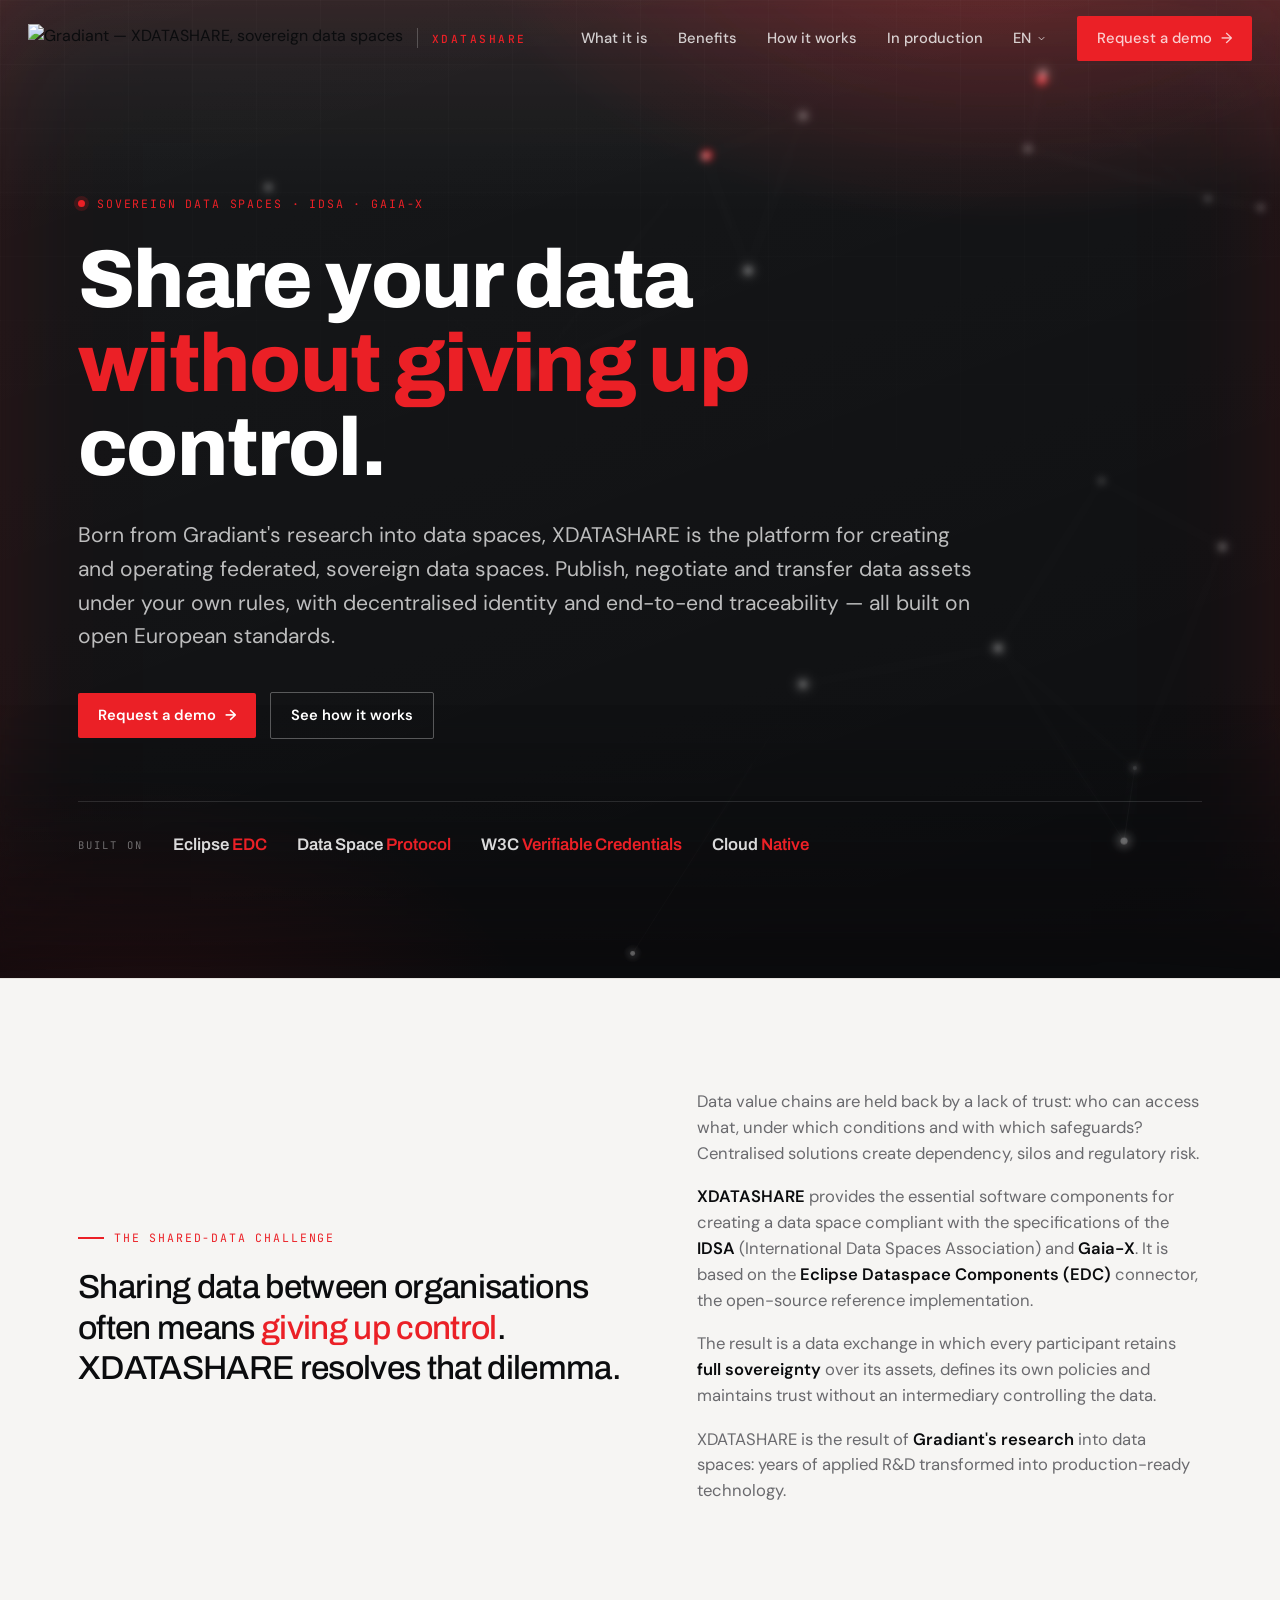
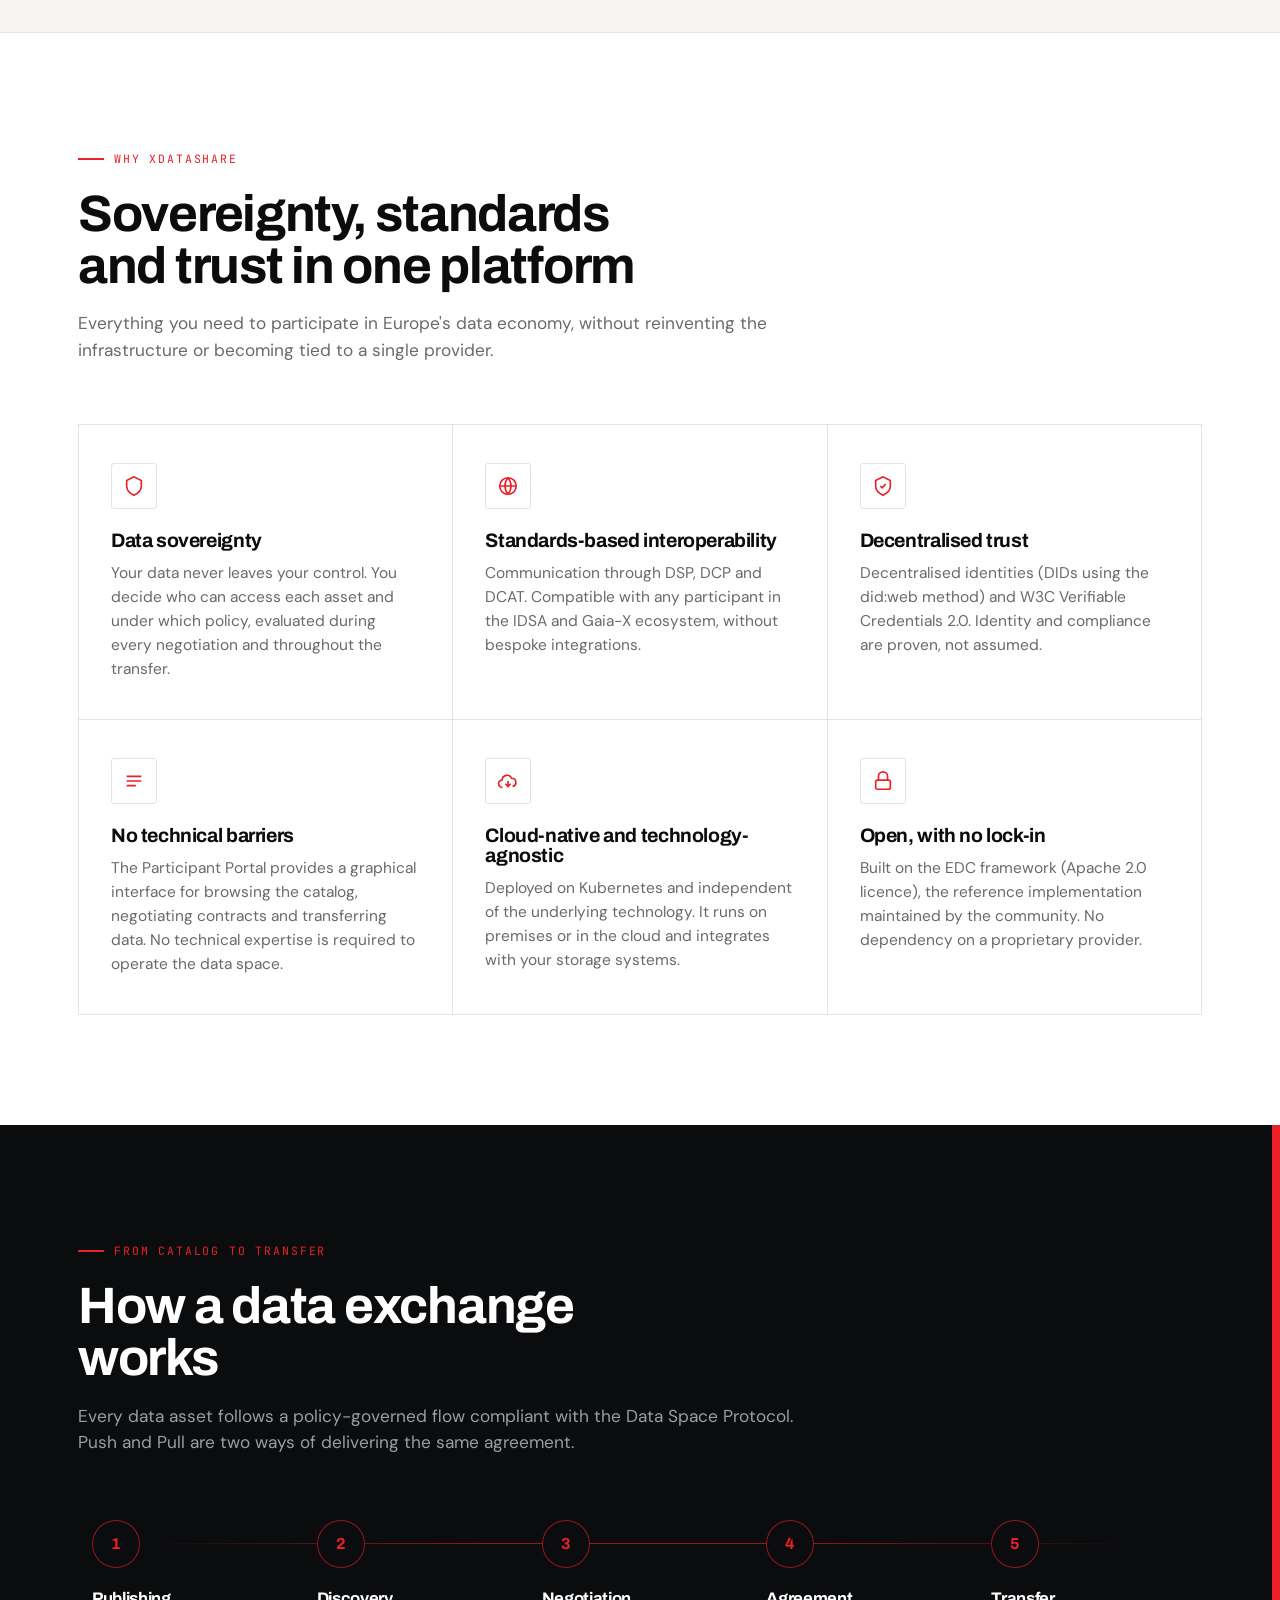
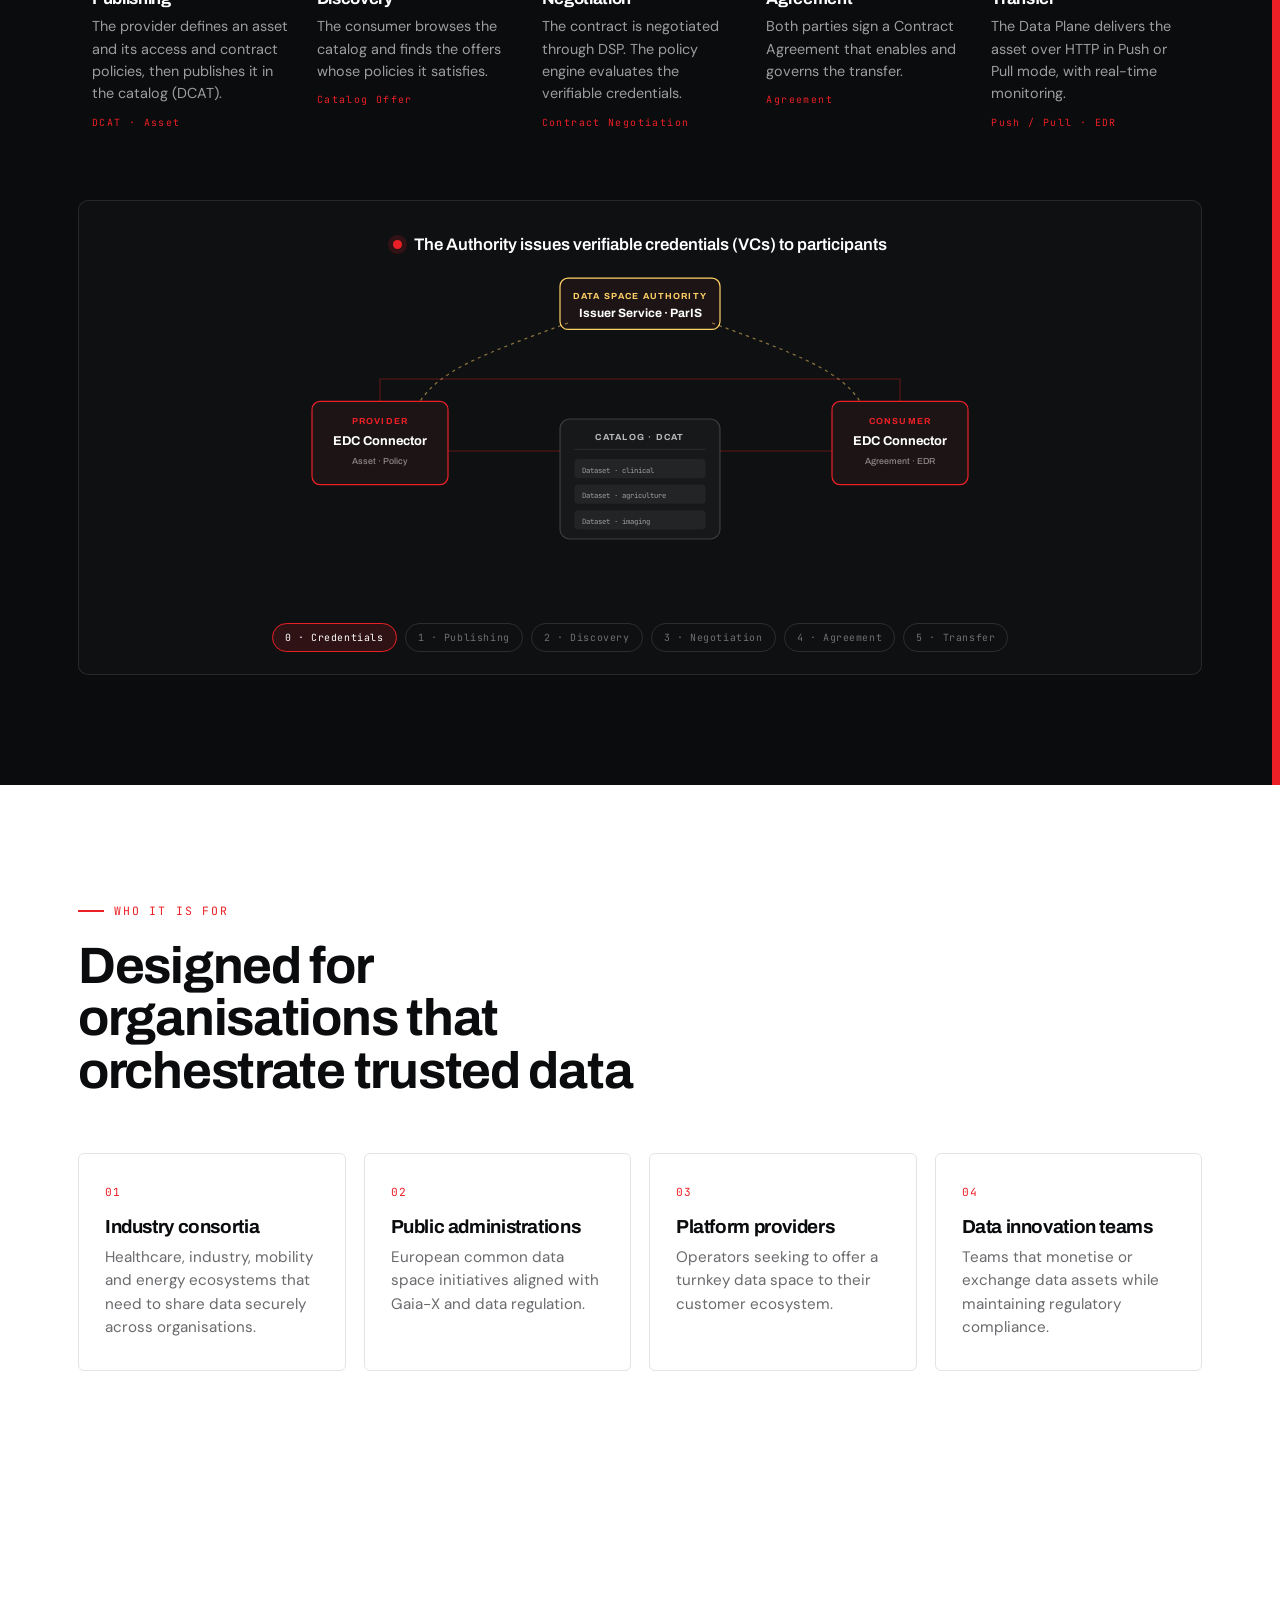
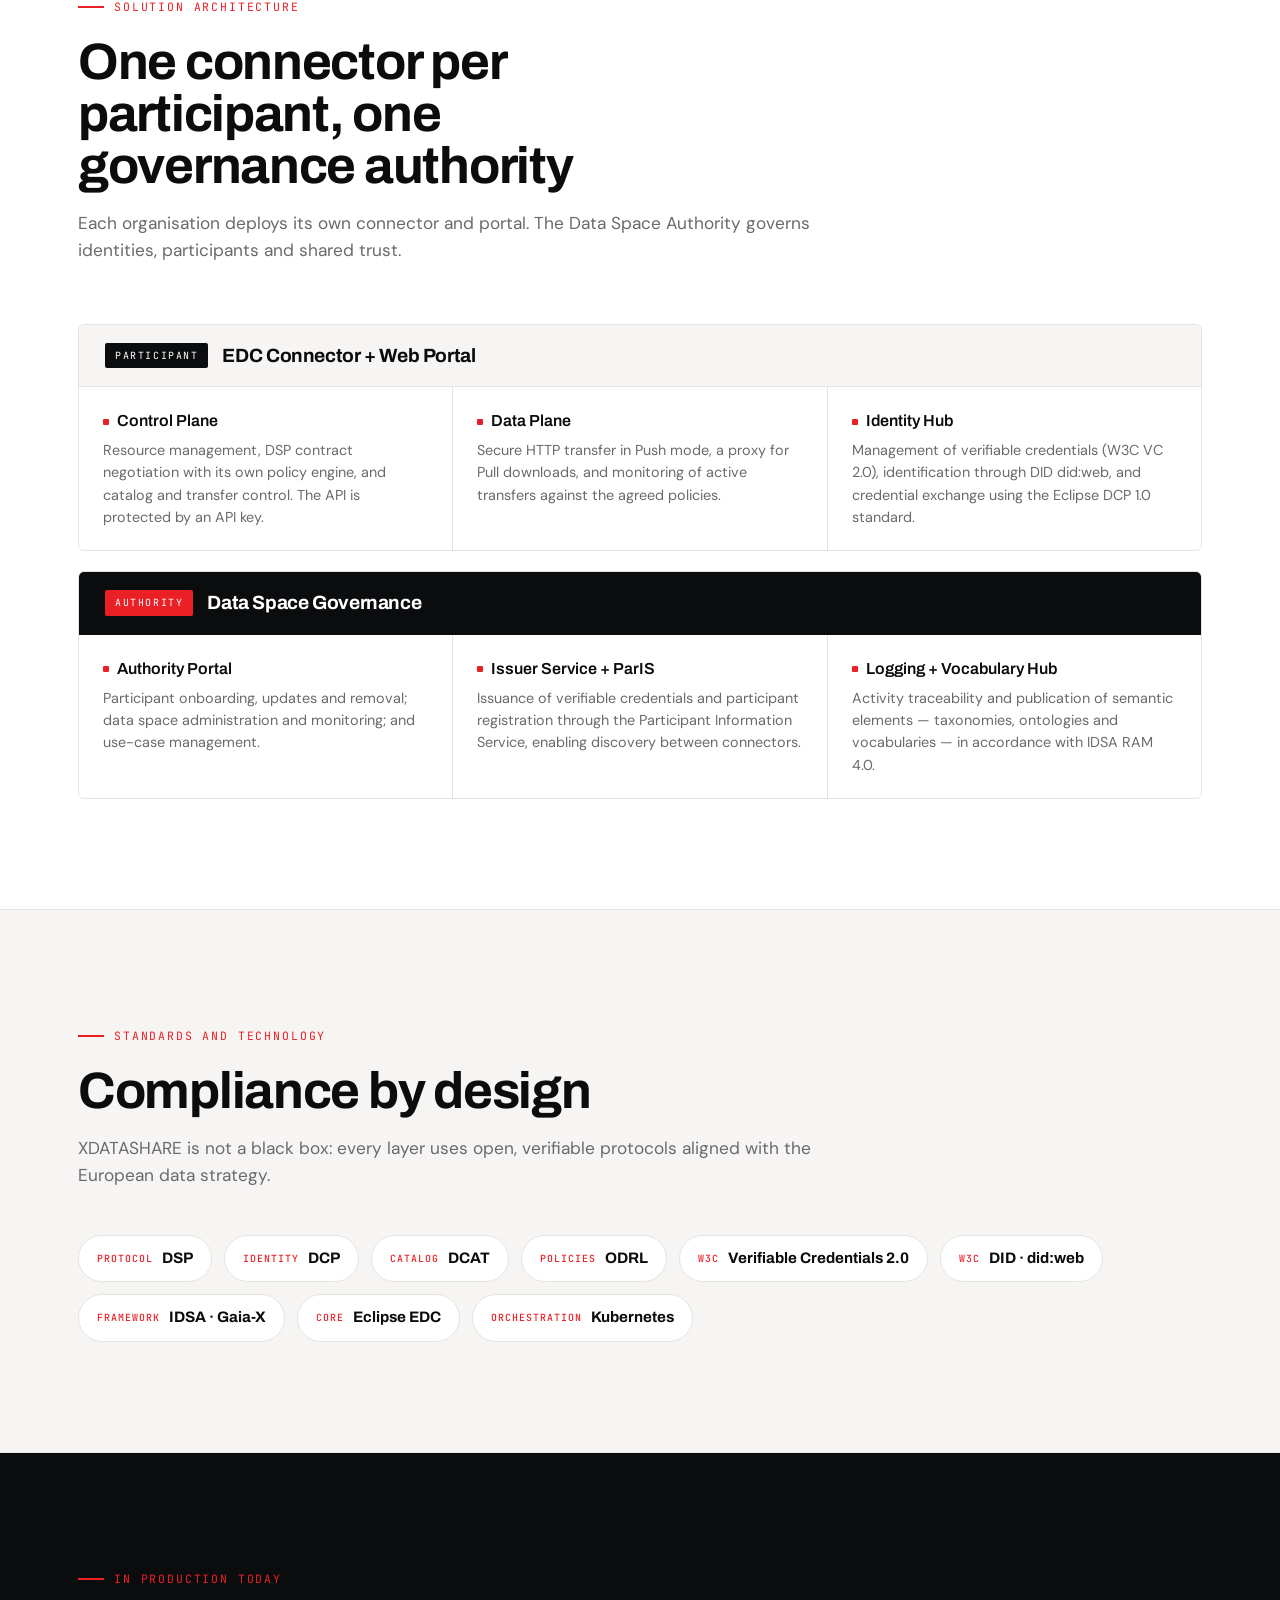
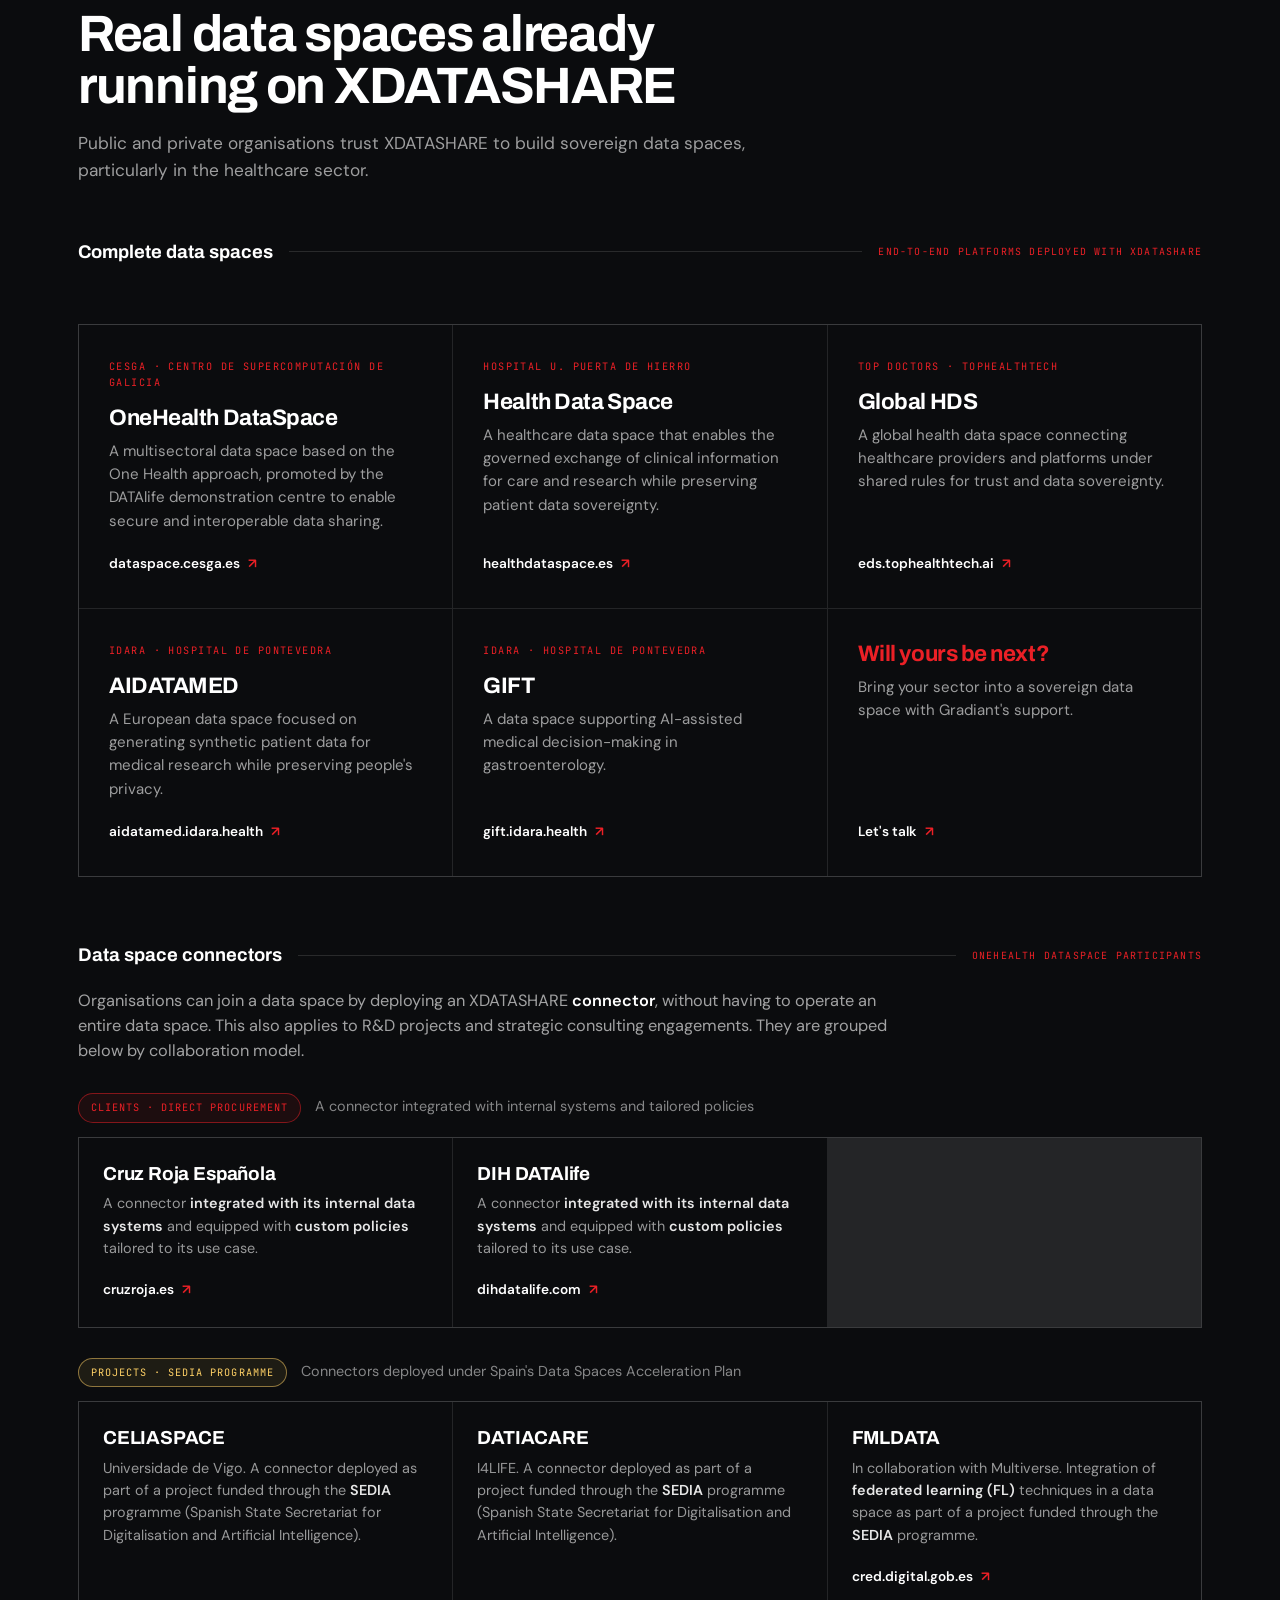
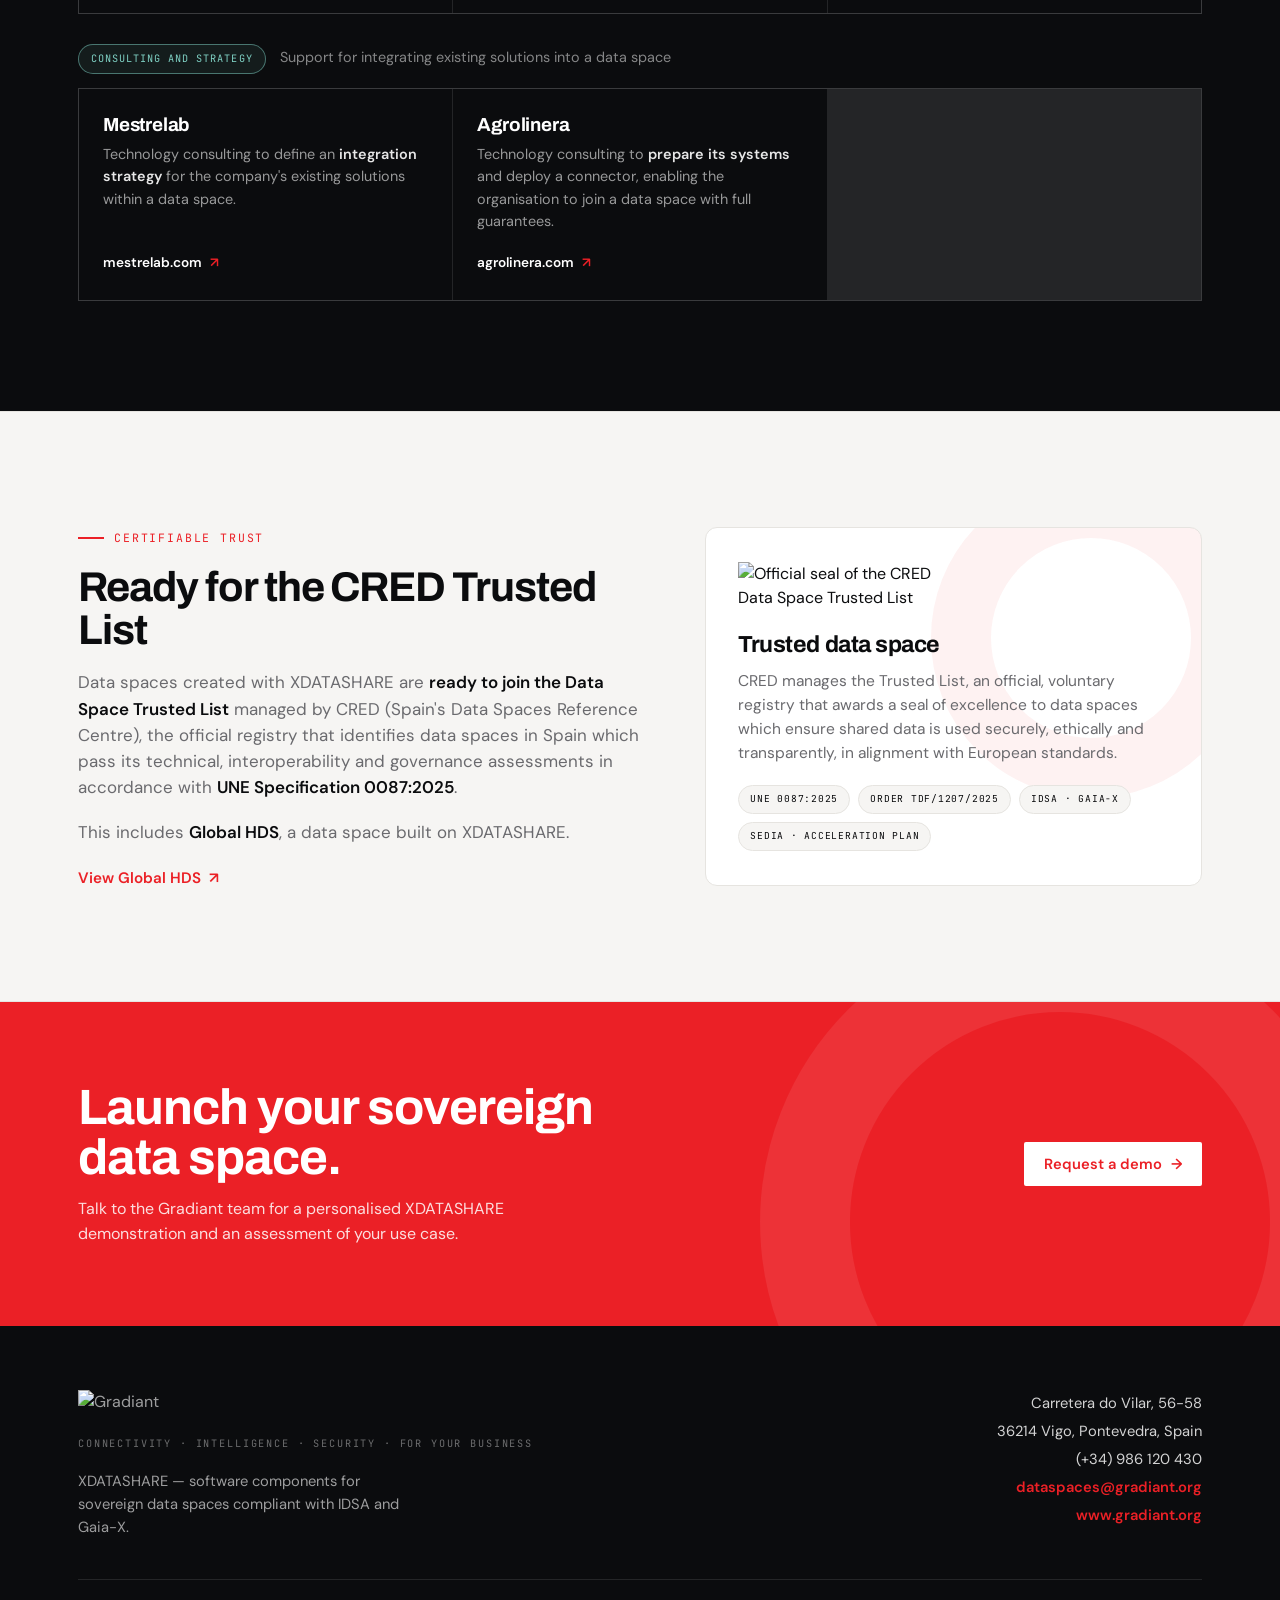
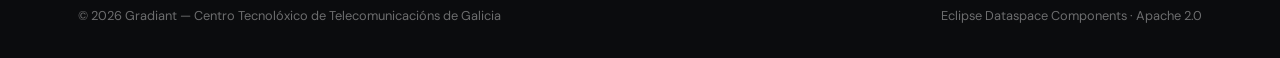
==== commit f7be7755: "feat: implementar menú de navegación móvil y selector de idioma" ====
--- a/en/index.html
+++ b/en/index.html
@@ -95,17 +95,30 @@
     <span class="sep"></span>
     <span class="prod">XDATASHARE</span>
   </a>
-  <div class="navlinks">
-    <a href="#que-es">What it is</a>
-    <a href="#beneficios">Benefits</a>
-    <a href="#como">How it works</a>
-    <a href="#produccion">In production</a>
-    <a href="#demo" class="btn">Request a demo <span class="arr">→</span></a>
-    <div class="language-switcher" aria-label="Language selector">
-      <a href="../?lang=es" lang="es" hreflang="es" data-language-link>ES</a>
-      <span aria-hidden="true">/</span>
-      <a href="./?lang=en" lang="en" hreflang="en" aria-current="page" data-language-link>EN</a>
-    </div>
+  <div class="nav-actions">
+    <div class="navlinks" id="navMenu">
+      <a href="#que-es">What it is</a>
+      <a href="#beneficios">Benefits</a>
+      <a href="#como">How it works</a>
+      <a href="#produccion">In production</a>
+      <details class="language-switcher">
+        <summary aria-label="Language selector">
+          EN
+          <svg class="lang-chevron" viewBox="0 0 24 24" fill="none" stroke="currentColor" stroke-width="2" aria-hidden="true"><path d="M6 9l6 6 6-6"/></svg>
+        </summary>
+        <ul class="language-options">
+          <li><a href="../?lang=es" lang="es" hreflang="es" data-language-link><span class="opt-dot" aria-hidden="true"></span>Español</a></li>
+          <li><a href="./?lang=en" lang="en" hreflang="en" aria-current="page" data-language-link><span class="opt-dot" aria-hidden="true"></span>English</a></li>
+        </ul>
+      </details>
+      <a href="#demo" class="btn">Request a demo <span class="arr">→</span></a>
+    </div>
+
+    <button type="button" class="nav-toggle" id="navToggle"
+            aria-controls="navMenu" aria-expanded="false" aria-label="Open menu"
+            data-label-open="Open menu" data-label-close="Close menu">
+      <span class="nav-toggle-icon" aria-hidden="true"></span>
+    </button>
   </div>
 </nav>
 
--- a/assets/css/site.css
+++ b/assets/css/site.css
@@ -12,16 +12,107 @@
 .brand img{height:28px;width:auto;display:block}
 .brand .sep{width:1px;height:20px;background:rgba(255,255,255,.22)}
 .brand .prod{font-family:'JetBrains Mono';font-size:.7rem;letter-spacing:.22em;color:var(--red);font-weight:500;padding-top:2px}
+.nav-actions{display:flex;align-items:center;gap:22px}
 .navlinks{display:flex;align-items:center;gap:30px}
 .navlinks a{color:rgba(255,255,255,.78);font-size:.92rem;font-weight:500;transition:color .25s}
 .navlinks a:hover{color:#fff}
-.language-switcher{display:flex;align-items:center;gap:6px;padding-left:20px;border-left:1px solid rgba(255,255,255,.2);color:rgba(255,255,255,.36)}
-.navlinks .language-switcher a{padding:4px 2px;font-family:'JetBrains Mono';font-size:.68rem;letter-spacing:.08em}
-.navlinks .language-switcher a[aria-current="page"]{color:var(--red);font-weight:700}
-@media(max-width:880px){
-  .navlinks{gap:0}
-  .navlinks>a{display:none}
-  .language-switcher{padding-left:0;border-left:0}
+
+/* language dropdown — native <details>/<summary>, works with no JS.
+   Flattened to read as a plain nav link: no box, same size/weight as the other items. */
+.language-switcher{position:relative}
+.language-switcher summary{
+  display:inline-flex;align-items:center;gap:5px;list-style:none;cursor:pointer;
+  color:rgba(255,255,255,.78);font-size:.92rem;font-weight:500;
+  transition:color .25s var(--ease);
+}
+.language-switcher summary::-webkit-details-marker{display:none}
+.language-switcher summary::marker{content:""}
+.language-switcher summary:hover{color:#fff}
+.language-switcher[open] summary{color:#fff}
+.lang-chevron{width:11px;height:11px;flex:none;transition:transform .3s var(--ease)}
+.language-switcher[open] .lang-chevron{transform:rotate(180deg)}
+
+.language-options{
+  position:absolute;top:calc(100% + 10px);left:0;z-index:20;min-width:168px;
+  list-style:none;margin:0;padding:6px;
+  background:var(--ink);border:1px solid rgba(255,255,255,.14);border-radius:8px;
+  box-shadow:0 24px 46px -22px rgba(0,0,0,.85);
+}
+.language-options li+li{margin-top:2px}
+.language-options a{
+  display:flex;align-items:center;gap:10px;padding:9px 10px;border-radius:5px;
+  color:rgba(255,255,255,.68);font-size:.88rem;font-weight:500;
+  transition:background .2s var(--ease),color .2s var(--ease);
+}
+.language-options a:hover{background:rgba(255,255,255,.06);color:#fff}
+.language-options a[aria-current="page"]{color:#fff}
+.opt-dot{width:14px;height:14px;border-radius:50%;flex:none;position:relative;border:1.5px solid rgba(255,255,255,.32)}
+.language-options a[aria-current="page"] .opt-dot{border-color:var(--red)}
+.language-options a[aria-current="page"] .opt-dot::after{content:"";position:absolute;inset:3px;border-radius:50%;background:var(--red)}
+
+/* menu toggle — hidden until the links collapse */
+.nav-toggle{
+  display:none;width:40px;height:40px;flex:none;position:relative;
+  align-items:center;justify-content:center;
+  border:1px solid rgba(255,255,255,.14);border-radius:4px;
+  background:rgba(255,255,255,.03);cursor:pointer;
+  transition:border-color .25s,background .25s;
+}
+.nav-toggle:hover{border-color:rgba(255,255,255,.32);background:rgba(255,255,255,.07)}
+.nav-toggle-icon{position:relative}
+.nav-toggle-icon,
+.nav-toggle-icon::before,
+.nav-toggle-icon::after{
+  display:block;width:17px;height:1.5px;background:#fff;border-radius:2px;
+  transition:transform .32s var(--ease),background .2s var(--ease);
+}
+.nav-toggle-icon::before,.nav-toggle-icon::after{content:"";position:absolute;left:0}
+.nav-toggle-icon::before{transform:translateY(-6px)}
+.nav-toggle-icon::after{transform:translateY(6px)}
+nav.menu-open .nav-toggle-icon{background:transparent}
+nav.menu-open .nav-toggle-icon::before{transform:rotate(45deg)}
+nav.menu-open .nav-toggle-icon::after{transform:rotate(-45deg)}
+
+/* bar and panel form one opaque surface while the menu is open,
+   so the hero underneath never reads through; padding stays untouched to avoid a jump */
+nav.menu-open{
+  background:var(--ink);backdrop-filter:none;-webkit-backdrop-filter:none;
+  border-bottom-color:rgba(255,255,255,.08);
+}
+
+@media(max-width:1000px){
+  nav{padding:14px 20px}
+  nav.scrolled{padding:11px 20px}
+  .nav-actions{gap:12px}
+  .nav-toggle{display:inline-flex}
+
+  .navlinks{
+    position:absolute;top:100%;left:0;right:0;
+    flex-direction:column;align-items:stretch;gap:0;
+    padding:6px 20px 22px;
+    background:var(--ink);
+    border-bottom:1px solid rgba(255,255,255,.08);
+    box-shadow:0 26px 40px -28px rgba(0,0,0,.9);
+    opacity:0;visibility:hidden;transform:translateY(-10px);
+    transition:opacity .3s var(--ease),transform .3s var(--ease),visibility .3s;
+  }
+  nav.menu-open .navlinks{opacity:1;visibility:visible;transform:none}
+  .navlinks>a{padding:15px 2px;font-size:1rem;border-bottom:1px solid rgba(255,255,255,.07)}
+  .navlinks>a:last-child{border-bottom:0}
+  .navlinks>a.btn{justify-content:center;margin-top:18px;padding:14px 20px;border-bottom:0}
+
+  /* the dropdown becomes a stacked row like the other links, expanding inline instead of floating */
+  .navlinks>.language-switcher{border-bottom:1px solid rgba(255,255,255,.07)}
+  .navlinks>.language-switcher summary{width:100%;justify-content:space-between;padding:15px 2px;font-size:1rem}
+  .navlinks .language-options{
+    position:static;margin:0 0 12px;padding:4px;
+    background:rgba(255,255,255,.03);border-color:rgba(255,255,255,.1);box-shadow:none;
+  }
+}
+
+@media(prefers-reduced-motion:reduce){
+  .navlinks,.nav-toggle-icon,
+  .nav-toggle-icon::before,.nav-toggle-icon::after{transition:none}
 }
 
 /* ---------- Hero ---------- */
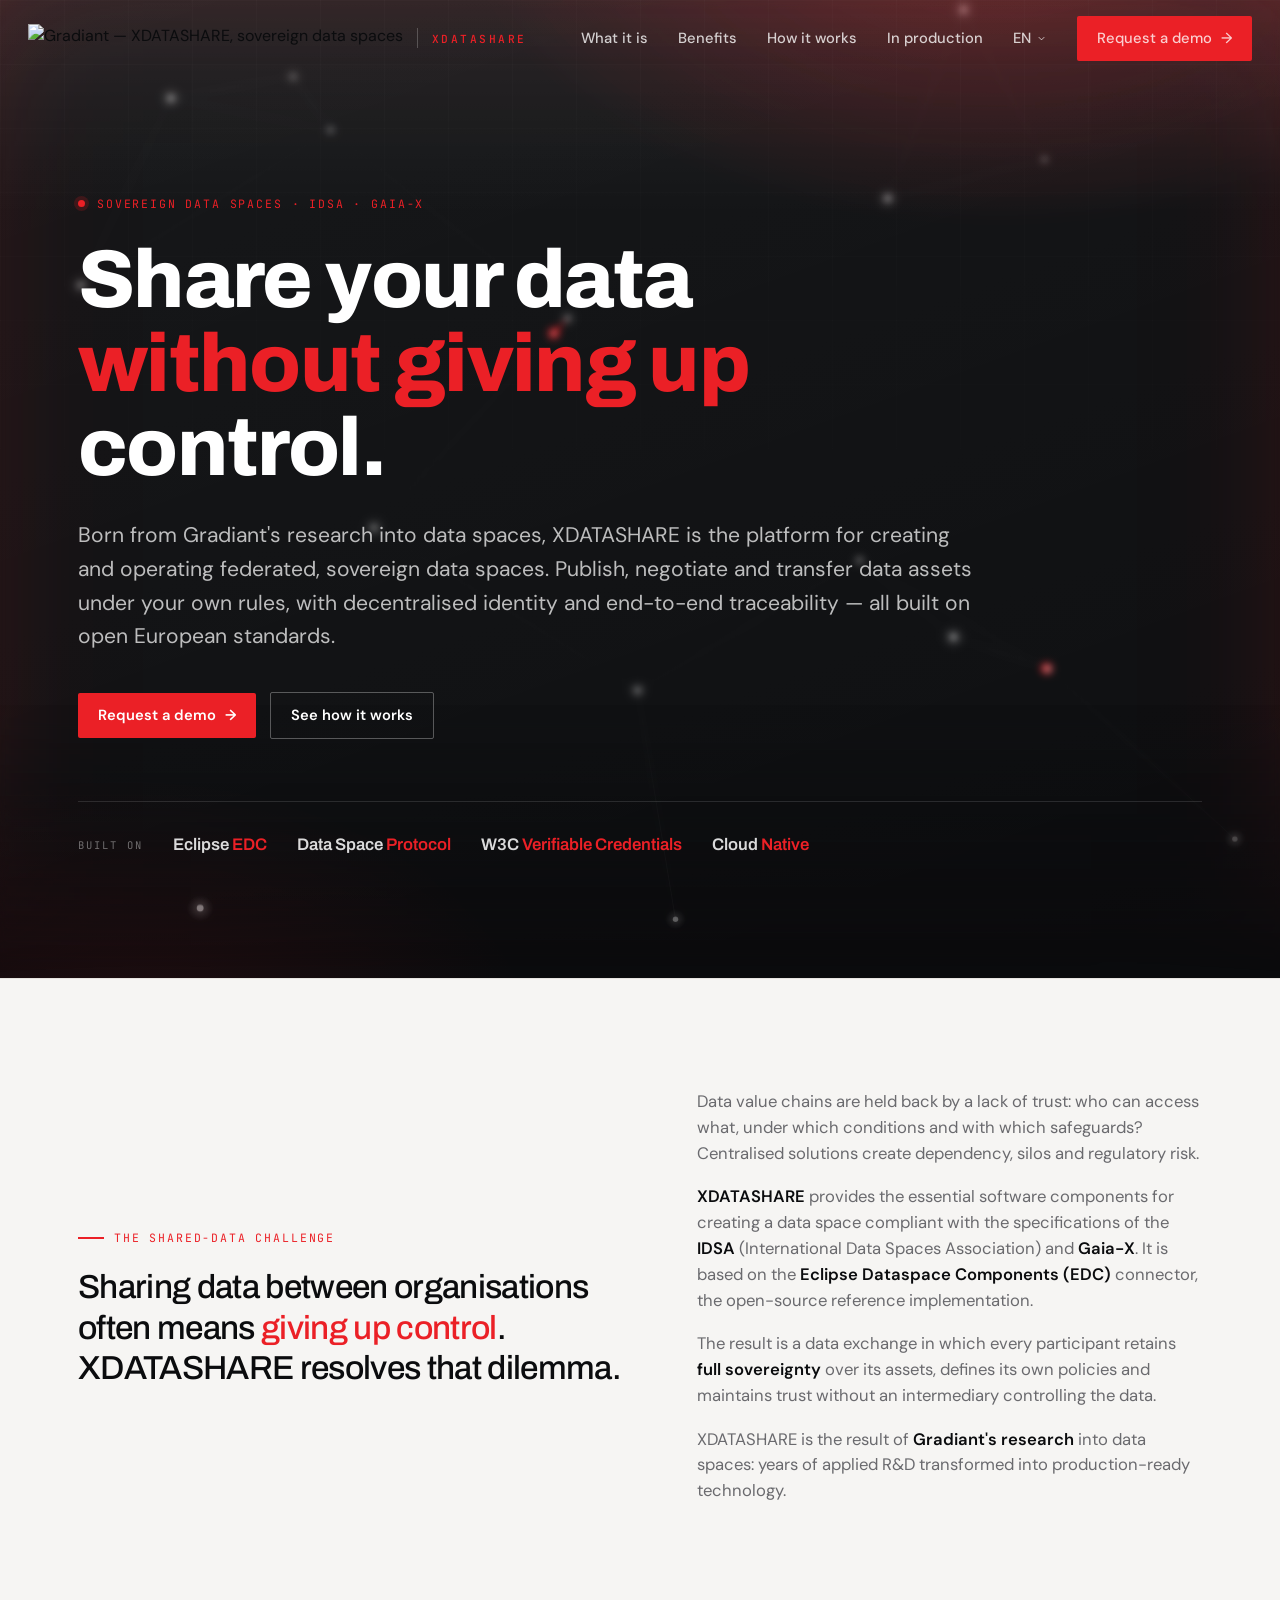
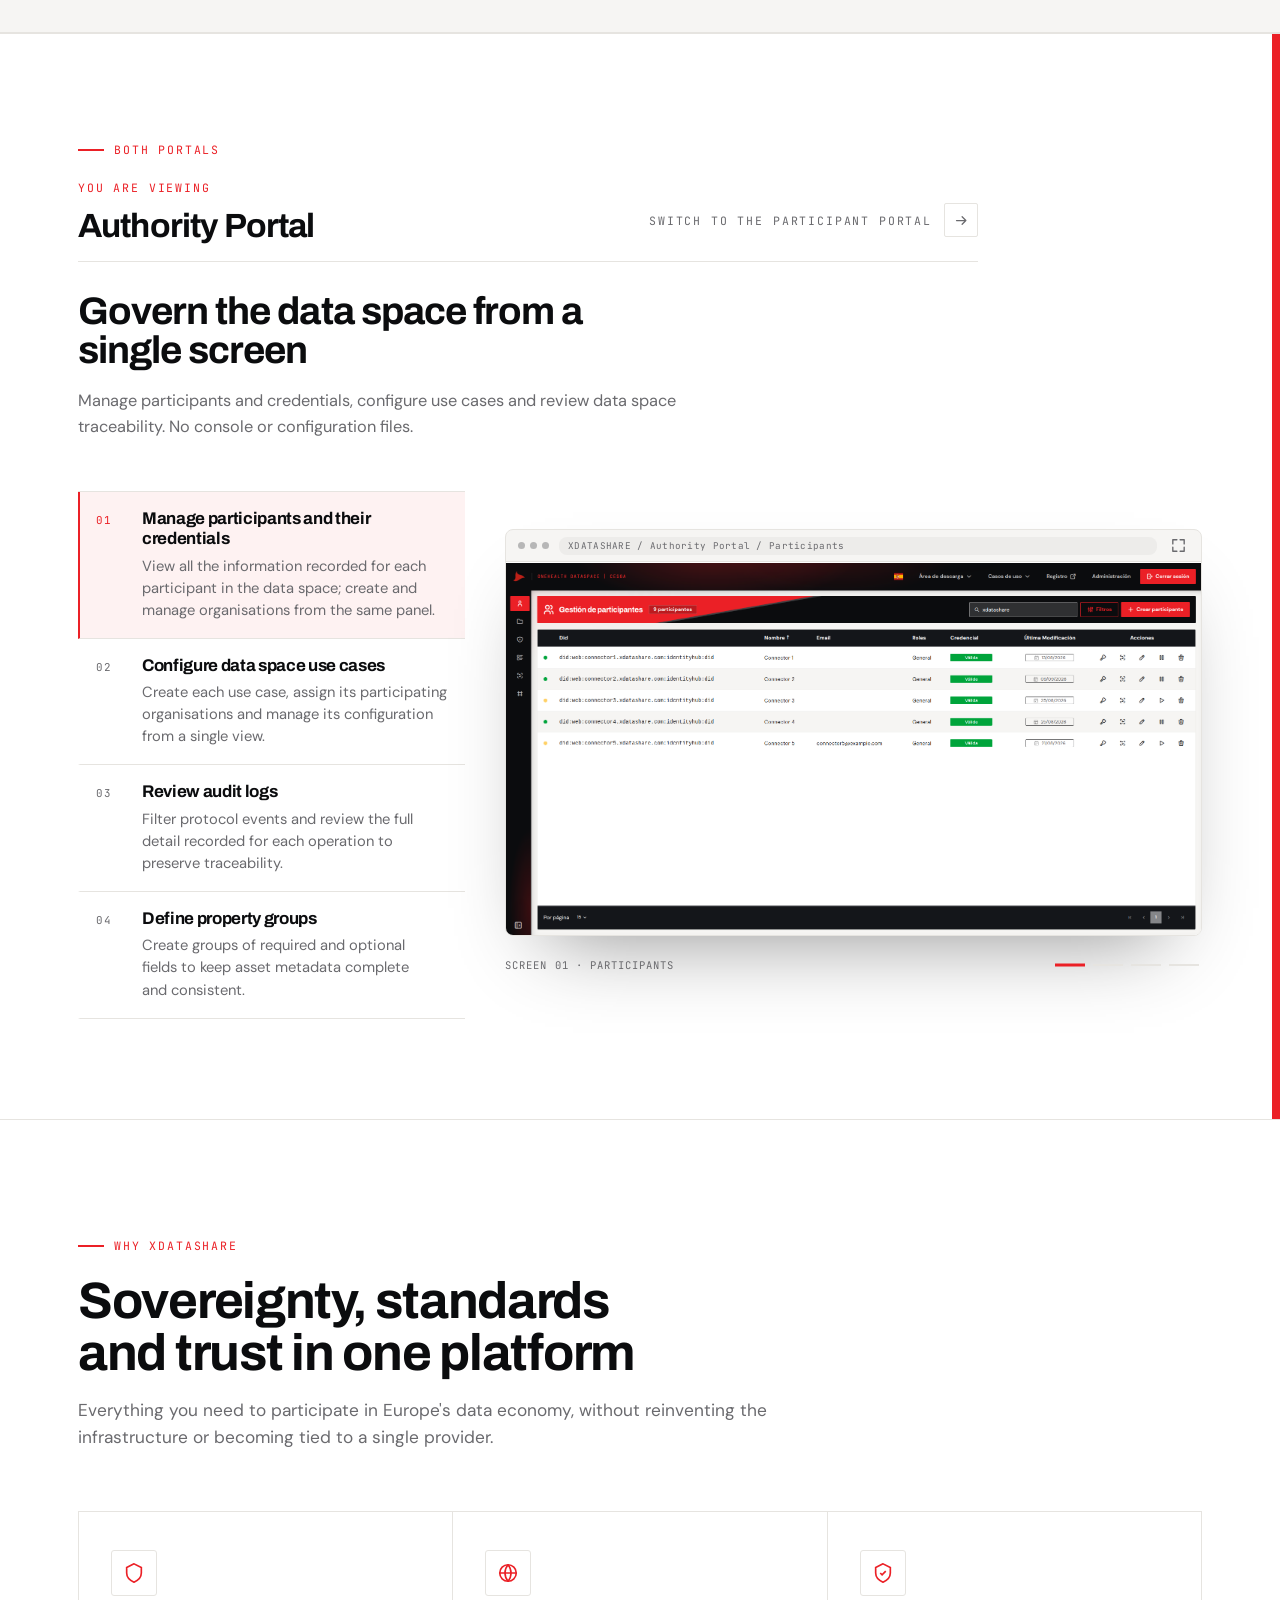
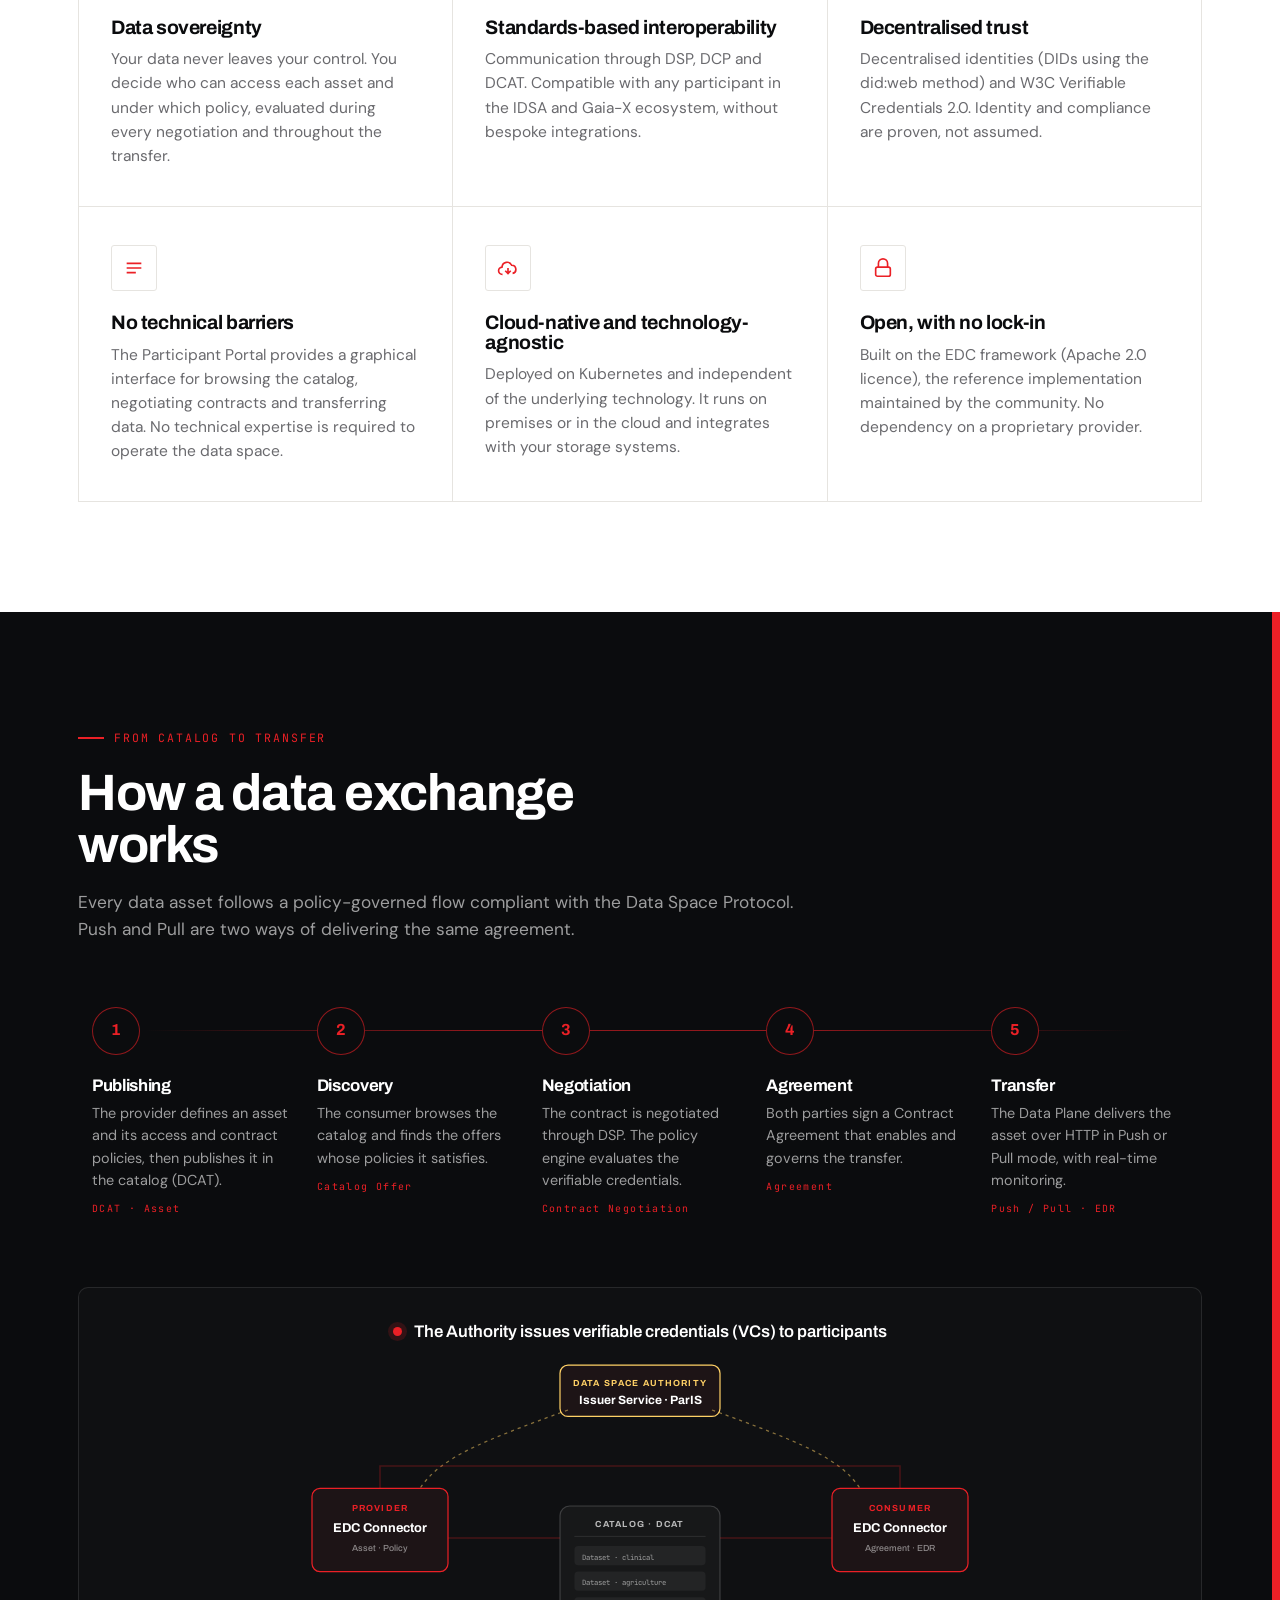
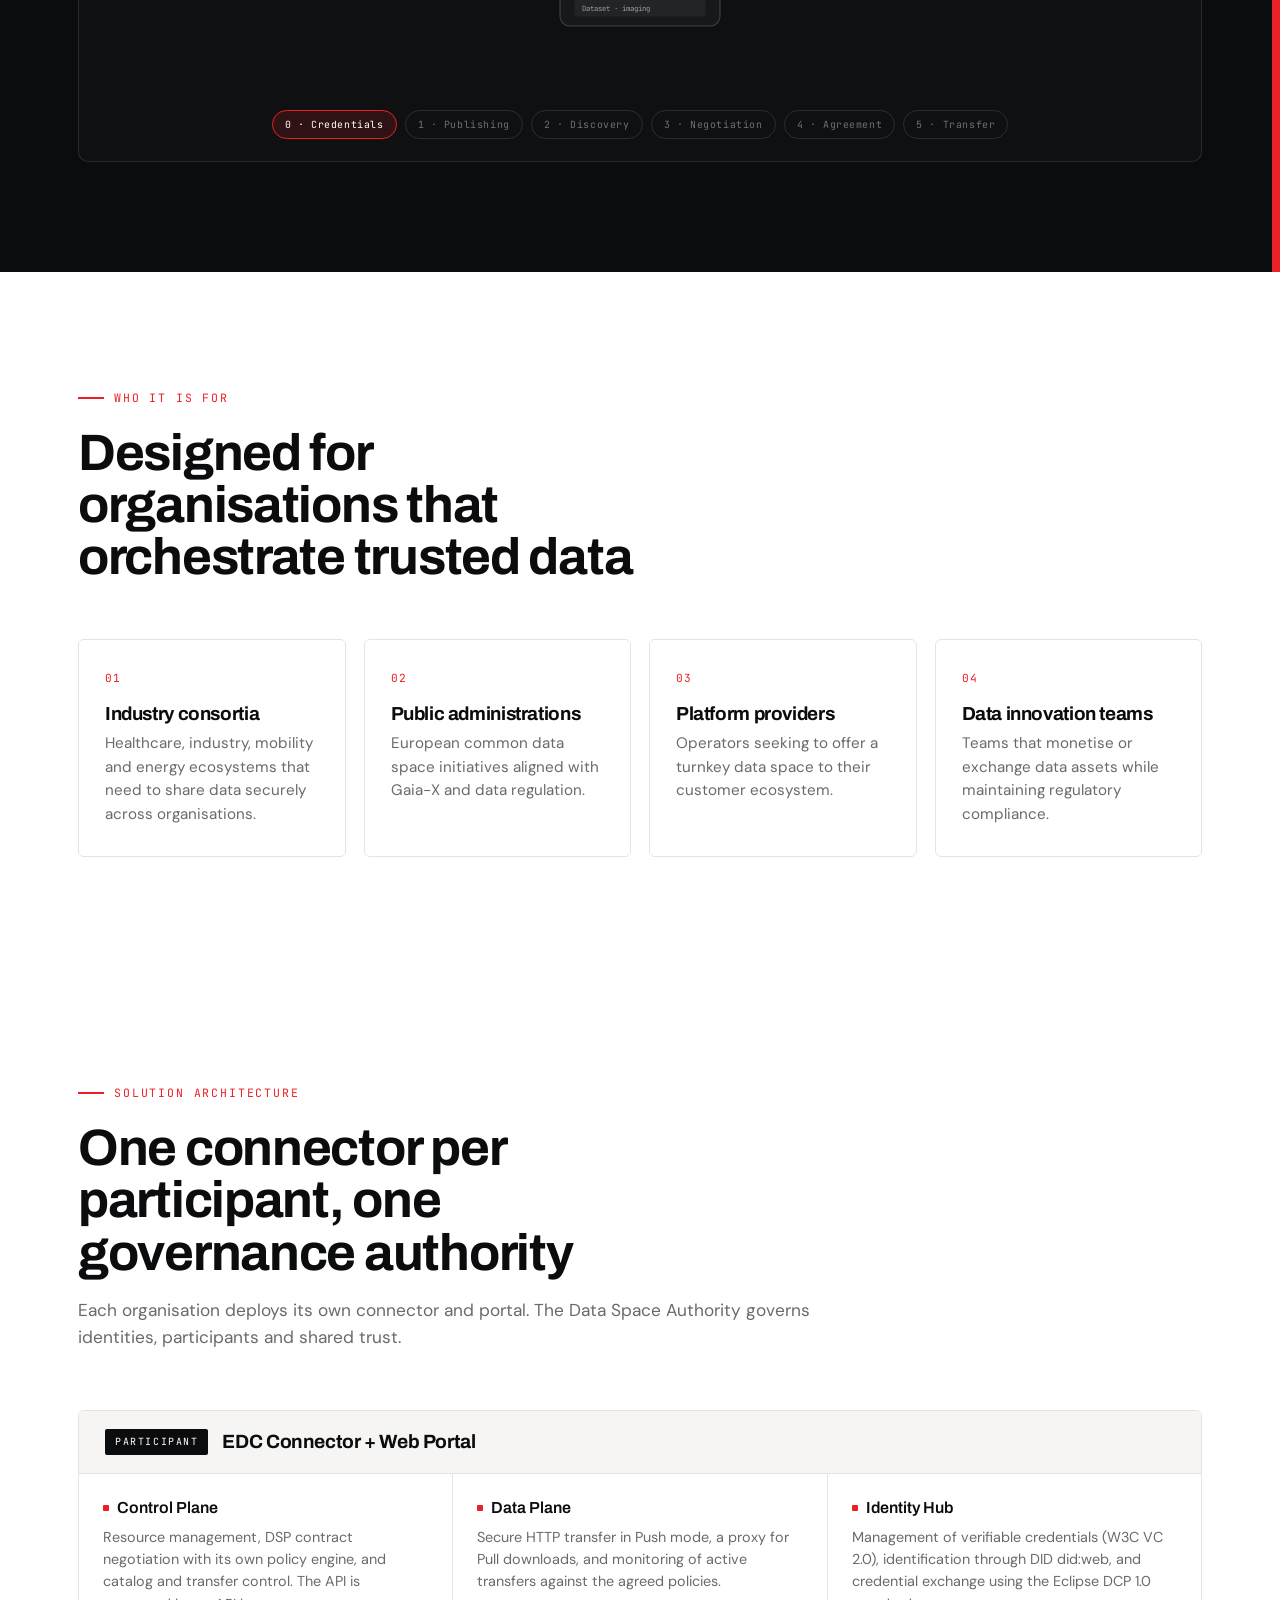
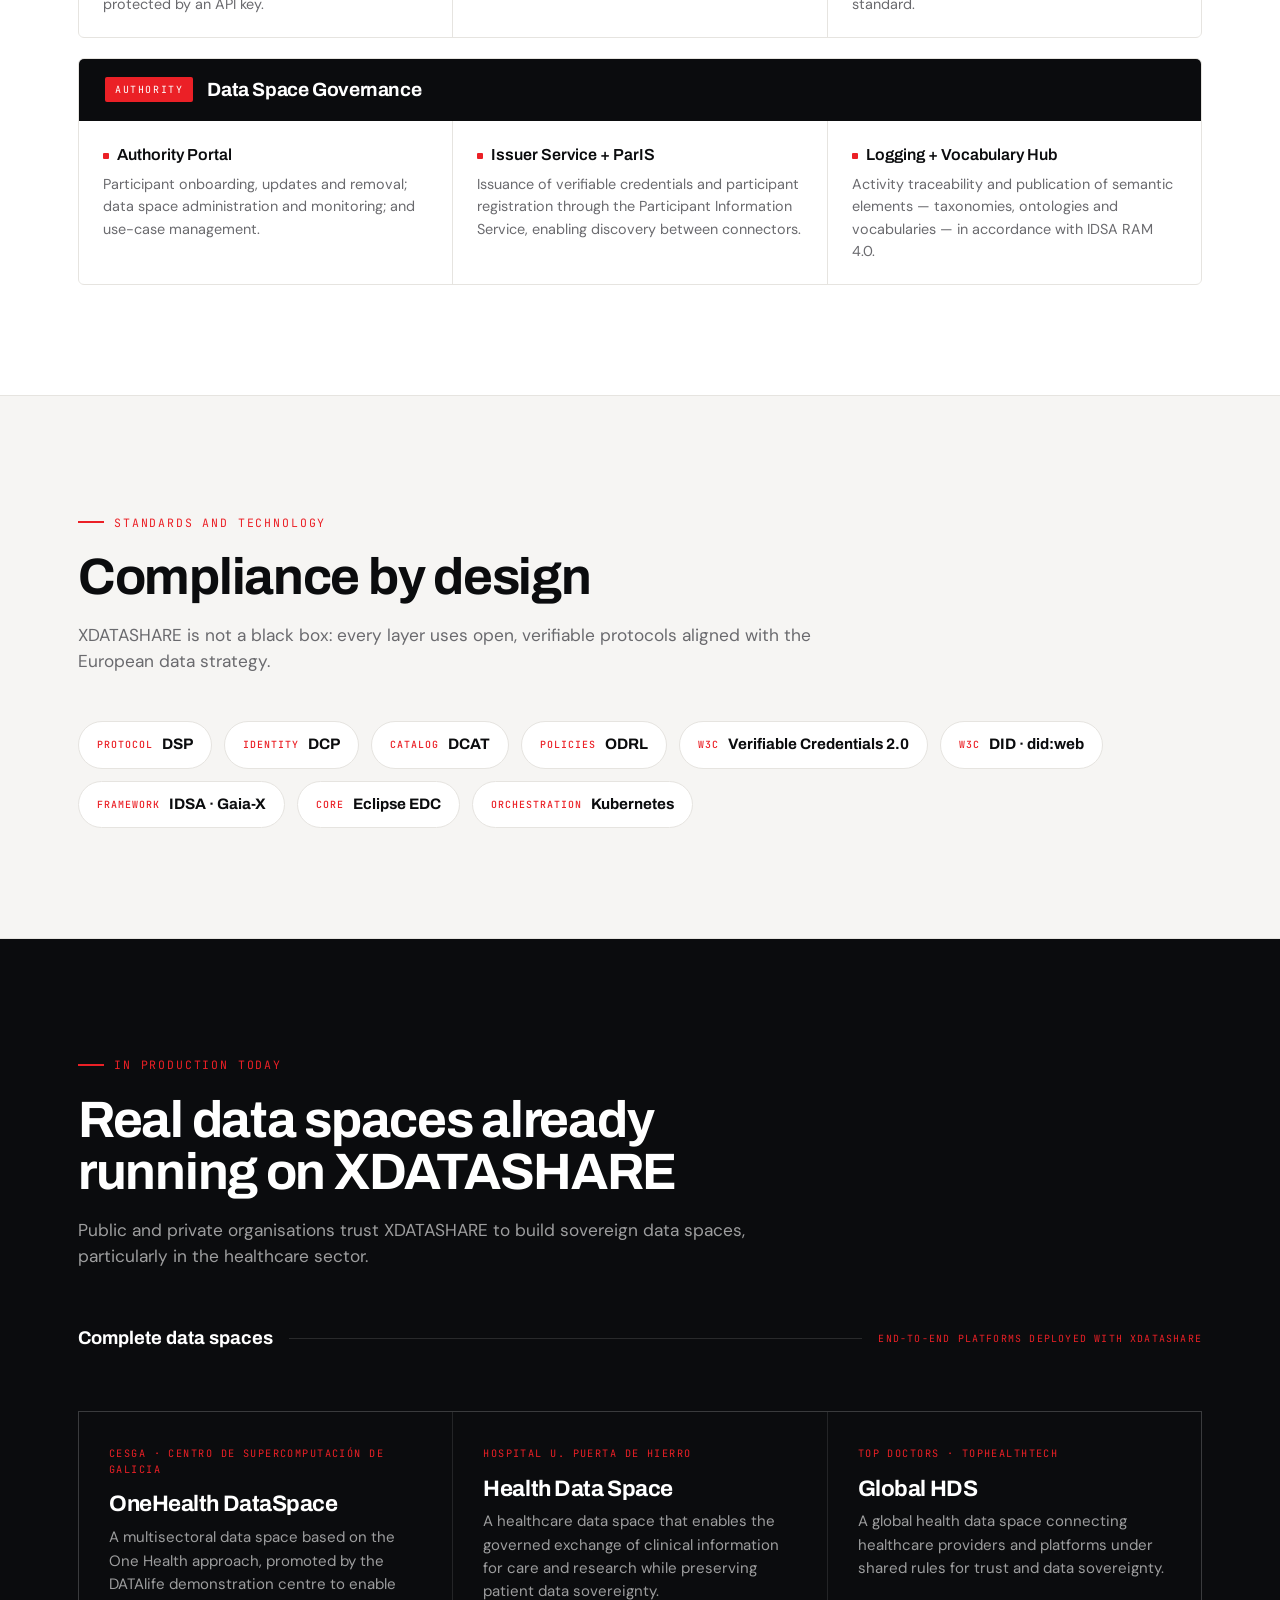
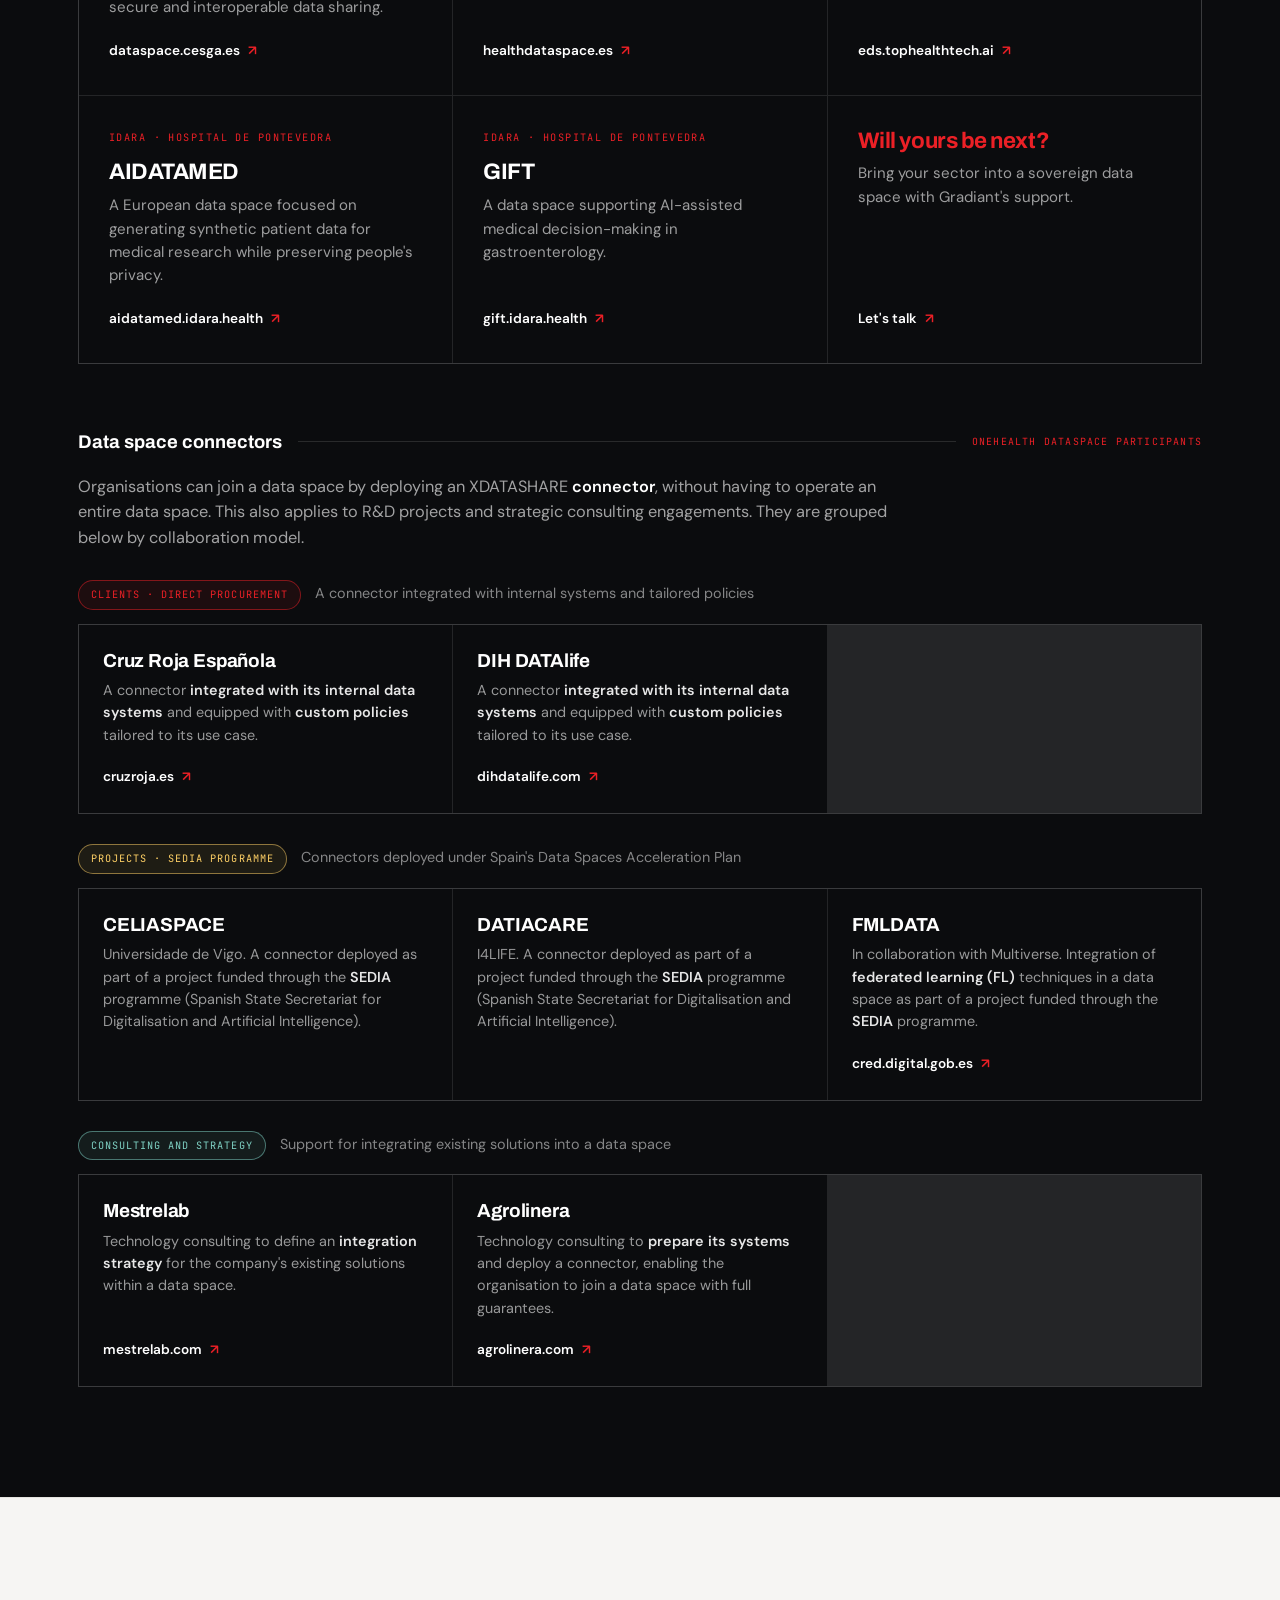
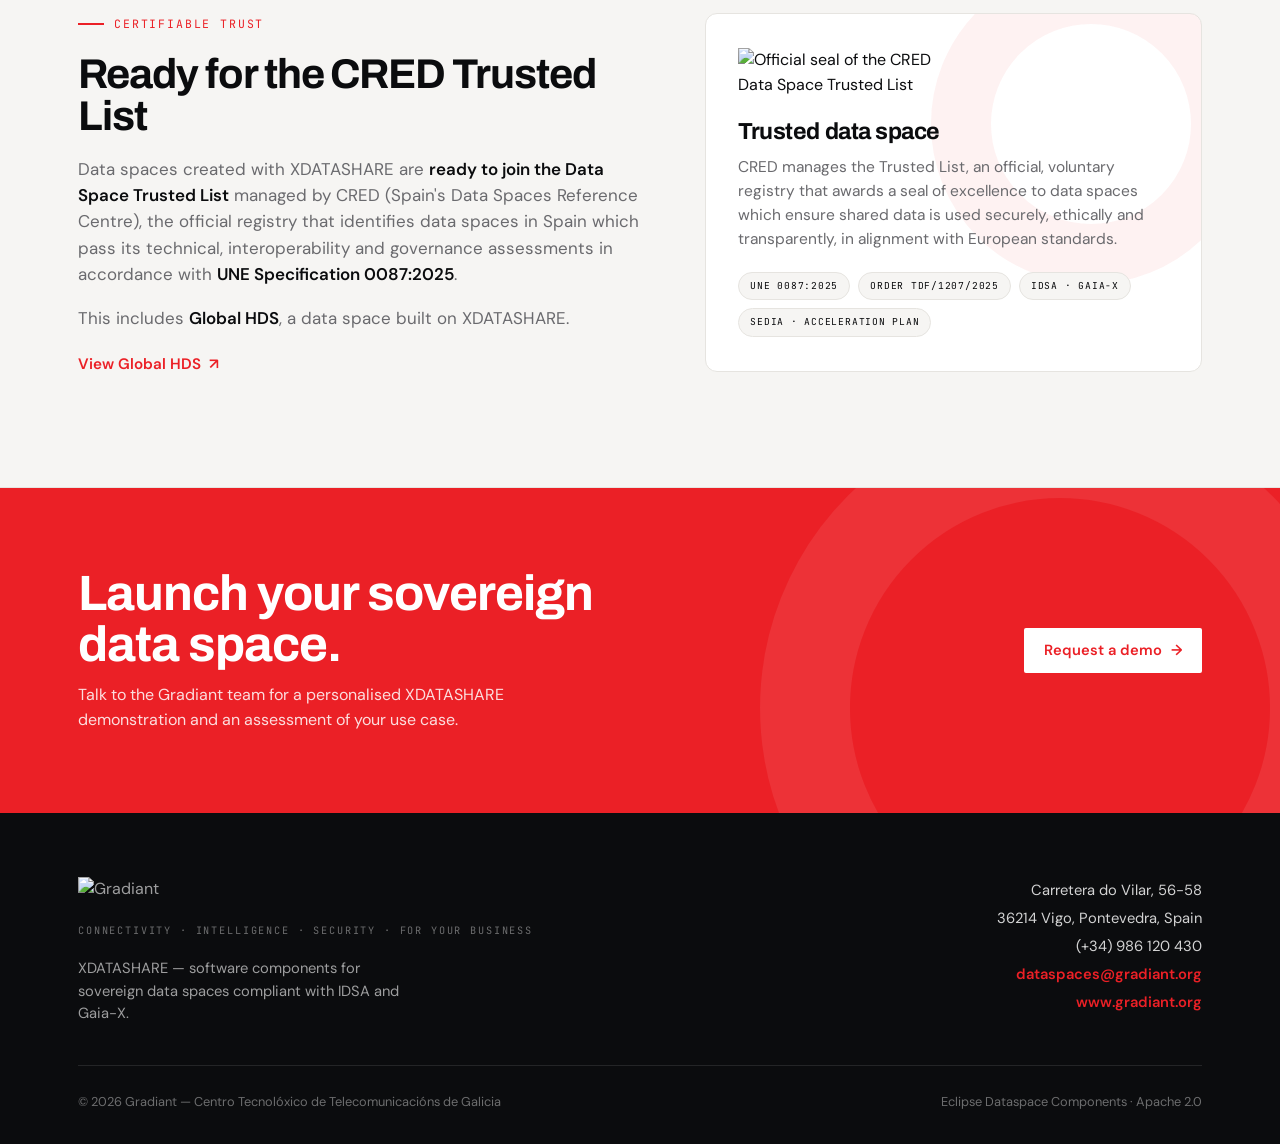
==== commit 237d10be: "feat: implementacion del carrusel de imagenes" ====
--- a/en/index.html
+++ b/en/index.html
@@ -162,6 +162,165 @@
   </div>
 </section>
 
+<!-- PORTALS -->
+<section class="portal-showcase pad" id="portales" data-portal-switch data-role="authority">
+  <span class="portal-edge" aria-hidden="true"></span>
+  <div class="wrap">
+    <div class="portal-head rv">
+      <div class="sec-tag"><span class="bar"></span><span class="mono">Both portals</span></div>
+
+      <button class="portal-lever" type="button" data-portal-toggle>
+        <span class="portal-lever-now">
+          <span class="mono">You are viewing</span>
+          <span class="portal-swap-stack">
+            <span class="portal-swap" data-portal-role="authority"><span class="portal-lever-title">Authority Portal</span></span>
+            <span class="portal-swap" data-portal-role="participant"><span class="portal-lever-title">Participant Portal</span></span>
+          </span>
+        </span>
+        <span class="portal-lever-go">
+          <span class="portal-swap-stack">
+            <span class="portal-swap" data-portal-role="authority"><span class="portal-lever-next">Switch to the Participant Portal</span></span>
+            <span class="portal-swap" data-portal-role="participant"><span class="portal-lever-next">Switch to the Authority Portal</span></span>
+          </span>
+          <span class="portal-lever-arrow" aria-hidden="true"><svg viewBox="0 0 24 24" width="15" height="15" fill="none" stroke="currentColor" stroke-width="2" stroke-linecap="round" stroke-linejoin="round"><path d="M4 12h15M13 6l6 6-6 6"/></svg></span>
+        </span>
+      </button>
+
+      <div class="portal-head-copy portal-swap-stack">
+        <div class="portal-swap" data-portal-role="authority">
+          <h2>Govern the data space from a single screen</h2>
+          <p class="portal-intro">Manage participants and credentials, configure use cases and review data space traceability. No console or configuration files.</p>
+        </div>
+        <div class="portal-swap" data-portal-role="participant">
+          <h2>Manage your participation and assets from one interface</h2>
+          <p class="portal-intro">Browse the data space catalog, manage your assets and define reusable contracts and policies to share data with control.</p>
+        </div>
+      </div>
+    </div>
+
+    <div class="portal-stage portal-swap-stack rv">
+      <div class="portal-swap" data-portal-role="authority" data-portal-carousel>
+        <div class="portal-layout">
+          <div class="portal-copy">
+            <div class="portal-tabs" role="tablist" aria-label="Authority Portal features">
+              <button class="portal-tab is-active" type="button" role="tab" id="authority-tab-1" aria-controls="authority-panel-1" aria-selected="true" tabindex="0" data-carousel-index="0" data-carousel-caption="Screen 01 · Participants" data-carousel-address="XDATASHARE / Authority Portal / Participants">
+                <span class="portal-tab-number">01</span>
+                <span><strong>Manage participants and their credentials</strong><small>View all the information recorded for each participant in the data space; create and manage organisations from the same panel.</small></span>
+              </button>
+              <button class="portal-tab" type="button" role="tab" id="authority-tab-2" aria-controls="authority-panel-2" aria-selected="false" tabindex="-1" data-carousel-index="1" data-carousel-caption="Screen 02 · Use cases" data-carousel-address="XDATASHARE / Authority Portal / Use cases">
+                <span class="portal-tab-number">02</span>
+                <span><strong>Configure data space use cases</strong><small>Create each use case, assign its participating organisations and manage its configuration from a single view.</small></span>
+              </button>
+              <button class="portal-tab" type="button" role="tab" id="authority-tab-3" aria-controls="authority-panel-3" aria-selected="false" tabindex="-1" data-carousel-index="2" data-carousel-caption="Screen 03 · Audit" data-carousel-address="XDATASHARE / Authority Portal / Audit">
+                <span class="portal-tab-number">03</span>
+                <span><strong>Review audit logs</strong><small>Filter protocol events and review the full detail recorded for each operation to preserve traceability.</small></span>
+              </button>
+              <button class="portal-tab" type="button" role="tab" id="authority-tab-4" aria-controls="authority-panel-4" aria-selected="false" tabindex="-1" data-carousel-index="3" data-carousel-caption="Screen 04 · Properties" data-carousel-address="XDATASHARE / Authority Portal / Properties">
+                <span class="portal-tab-number">04</span>
+                <span><strong>Define property groups</strong><small>Create groups of required and optional fields to keep asset metadata complete and consistent.</small></span>
+              </button>
+            </div>
+          </div>
+
+          <div class="portal-media">
+            <div class="portal-frame">
+              <div class="portal-browser">
+                <span class="portal-browser-dots" aria-hidden="true"><i></i><i></i><i></i></span>
+                <span class="portal-browser-address" aria-hidden="true" data-carousel-address>XDATASHARE / Authority Portal / Participants</span>
+                <button class="portal-chrome-button" type="button" data-carousel-expand aria-label="Enlarge the Authority Portal screenshot">
+                  <svg viewBox="0 0 16 16" width="13" height="13" aria-hidden="true" focusable="false"><path d="M1 6V1h5M15 6V1h-5M15 10v5h-5M1 10v5h5" fill="none" stroke="currentColor" stroke-width="1.7" stroke-linecap="round" stroke-linejoin="round"/></svg>
+                </button>
+              </div>
+              <div class="portal-panels">
+                <figure class="portal-panel" role="tabpanel" id="authority-panel-1" aria-labelledby="authority-tab-1" data-carousel-index="0">
+                  <img src="../images/Portal%20Autoridad/Users.png" width="1849" height="993" loading="lazy" decoding="async" alt="Authority Portal screenshot showing participant management">
+                </figure>
+                <figure class="portal-panel" role="tabpanel" id="authority-panel-2" aria-labelledby="authority-tab-2" data-carousel-index="1" hidden>
+                  <img src="../images/Portal%20Autoridad/UseCase.png" width="1849" height="993" loading="lazy" decoding="async" alt="Authority Portal screenshot showing use case management">
+                </figure>
+                <figure class="portal-panel" role="tabpanel" id="authority-panel-3" aria-labelledby="authority-tab-3" data-carousel-index="2" hidden>
+                  <img src="../images/Portal%20Autoridad/Audit.png" width="1849" height="993" loading="lazy" decoding="async" alt="Authority Portal screenshot showing audit logs">
+                </figure>
+                <figure class="portal-panel" role="tabpanel" id="authority-panel-4" aria-labelledby="authority-tab-4" data-carousel-index="3" hidden>
+                  <img src="../images/Portal%20Autoridad/Properties.png" width="1849" height="993" loading="lazy" decoding="async" alt="Authority Portal screenshot showing asset property management">
+                </figure>
+              </div>
+            </div>
+            <div class="portal-status">
+              <span data-carousel-caption>Screen 01 · Participants</span>
+              <div class="portal-indicators" aria-label="Select an Authority Portal screen">
+                <button class="is-active" type="button" aria-label="Show screen 1: Participants" aria-pressed="true" data-carousel-index="0"></button>
+                <button type="button" aria-label="Show screen 2: Use cases" aria-pressed="false" data-carousel-index="1"></button>
+                <button type="button" aria-label="Show screen 3: Audit" aria-pressed="false" data-carousel-index="2"></button>
+                <button type="button" aria-label="Show screen 4: Properties" aria-pressed="false" data-carousel-index="3"></button>
+              </div>
+            </div>
+          </div>
+        </div>
+      </div>
+      <div class="portal-swap" data-portal-role="participant" data-portal-carousel>
+        <div class="portal-layout portal-layout-reverse">
+          <div class="portal-copy">
+            <div class="portal-tabs" role="tablist" aria-label="Participant Portal features">
+              <button class="portal-tab is-active" type="button" role="tab" id="participant-tab-1" aria-controls="participant-panel-1" aria-selected="true" tabindex="0" data-carousel-index="0" data-carousel-caption="Screen 01 · Catalog" data-carousel-address="XDATASHARE / Participant Portal / Catalog">
+                <span class="portal-tab-number">01</span>
+                <span><strong>Browse the data space catalog</strong><small>View providers, datasets and their distribution methods; filter by use case and negotiate access from each asset.</small></span>
+              </button>
+              <button class="portal-tab" type="button" role="tab" id="participant-tab-2" aria-controls="participant-panel-2" aria-selected="false" tabindex="-1" data-carousel-index="1" data-carousel-caption="Screen 02 · Assets" data-carousel-address="XDATASHARE / Participant Portal / Assets">
+                <span class="portal-tab-number">02</span>
+                <span><strong>Manage your organisation's assets</strong><small>Create, view and organise your connector's datasets, each with its own source type: cloud storage, HTTP API or file links.</small></span>
+              </button>
+              <button class="portal-tab" type="button" role="tab" id="participant-tab-3" aria-controls="participant-panel-3" aria-selected="false" tabindex="-1" data-carousel-index="2" data-carousel-caption="Screen 03 · Contract definitions" data-carousel-address="XDATASHARE / Participant Portal / Contract definitions">
+                <span class="portal-tab-number">03</span>
+                <span><strong>Define reusable contracts</strong><small>Associate assets and policies in reusable contract definitions to set the conditions for data access.</small></span>
+              </button>
+              <button class="portal-tab" type="button" role="tab" id="participant-tab-4" aria-controls="participant-panel-4" aria-selected="false" tabindex="-1" data-carousel-index="3" data-carousel-caption="Screen 04 · Policies" data-carousel-address="XDATASHARE / Participant Portal / Policies">
+                <span class="portal-tab-number">04</span>
+                <span><strong>Centralise access policies</strong><small>Create and view policies with their rules and configuration, ready to apply to your contract definitions.</small></span>
+              </button>
+            </div>
+          </div>
+
+          <div class="portal-media">
+            <div class="portal-frame">
+              <div class="portal-browser">
+                <span class="portal-browser-dots" aria-hidden="true"><i></i><i></i><i></i></span>
+                <span class="portal-browser-address" aria-hidden="true" data-carousel-address>XDATASHARE / Participant Portal / Catalog</span>
+                <button class="portal-chrome-button" type="button" data-carousel-expand aria-label="Enlarge the Participant Portal screenshot">
+                  <svg viewBox="0 0 16 16" width="13" height="13" aria-hidden="true" focusable="false"><path d="M1 6V1h5M15 6V1h-5M15 10v5h-5M1 10v5h5" fill="none" stroke="currentColor" stroke-width="1.7" stroke-linecap="round" stroke-linejoin="round"/></svg>
+                </button>
+              </div>
+              <div class="portal-panels">
+                <figure class="portal-panel" role="tabpanel" id="participant-panel-1" aria-labelledby="participant-tab-1" data-carousel-index="0">
+                  <img src="../images/Portal%20Participante/Catalog.png" width="1849" height="993" loading="lazy" decoding="async" alt="Participant Portal data catalog showing providers, datasets and options to negotiate">
+                </figure>
+                <figure class="portal-panel" role="tabpanel" id="participant-panel-2" aria-labelledby="participant-tab-2" data-carousel-index="1" hidden>
+                  <img src="../images/Portal%20Participante/Assets.png" width="1849" height="993" loading="lazy" decoding="async" alt="Participant Portal asset management showing published datasets">
+                </figure>
+                <figure class="portal-panel" role="tabpanel" id="participant-panel-3" aria-labelledby="participant-tab-3" data-carousel-index="2" hidden>
+                  <img src="../images/Portal%20Participante/Contract.png" width="1849" height="993" loading="lazy" decoding="async" alt="Participant Portal contract definitions showing associated assets and policies">
+                </figure>
+                <figure class="portal-panel" role="tabpanel" id="participant-panel-4" aria-labelledby="participant-tab-4" data-carousel-index="3" hidden>
+                  <img src="../images/Portal%20Participante/Polices.png" width="1849" height="993" loading="lazy" decoding="async" alt="Participant Portal policy management showing configured rules">
+                </figure>
+              </div>
+            </div>
+            <div class="portal-status">
+              <span data-carousel-caption>Screen 01 · Catalog</span>
+              <div class="portal-indicators" aria-label="Select a Participant Portal screen">
+                <button class="is-active" type="button" aria-label="Show screen 1: Catalog" aria-pressed="true" data-carousel-index="0"></button>
+                <button type="button" aria-label="Show screen 2: Assets" aria-pressed="false" data-carousel-index="1"></button>
+                <button type="button" aria-label="Show screen 3: Contract definitions" aria-pressed="false" data-carousel-index="2"></button>
+                <button type="button" aria-label="Show screen 4: Policies" aria-pressed="false" data-carousel-index="3"></button>
+              </div>
+            </div>
+          </div>
+        </div>
+      </div>
+    </div>
+  </div>
+</section>
+
 <!-- BENEFITS -->
 <section class="pad" id="beneficios">
   <div class="wrap">
@@ -555,8 +714,23 @@
   </div>
 </footer>
 
+<dialog class="portal-lightbox" id="portalLightbox" tabindex="-1" aria-labelledby="portalLightboxCaption">
+  <div class="portal-lightbox-frame">
+    <div class="portal-browser">
+      <span class="portal-browser-dots" aria-hidden="true"><i></i><i></i><i></i></span>
+      <span class="portal-browser-address" aria-hidden="true" data-lightbox-address></span>
+      <button class="portal-chrome-button" type="button" data-lightbox-close aria-label="Close the enlarged view">
+        <svg viewBox="0 0 16 16" width="13" height="13" aria-hidden="true" focusable="false"><path d="M3.5 3.5l9 9M12.5 3.5l-9 9" fill="none" stroke="currentColor" stroke-width="1.7" stroke-linecap="round"/></svg>
+      </button>
+    </div>
+    <div class="portal-lightbox-canvas" data-lightbox-canvas></div>
+  </div>
+  <p class="portal-lightbox-caption" id="portalLightboxCaption" data-lightbox-caption></p>
+</dialog>
+
 <script src="../assets/js/site.js" defer></script>
 <script src="../assets/js/exchange.js" defer></script>
 <script src="../assets/js/hero-network.js" defer></script>
+<script src="../assets/js/portal-carousel.js" defer></script>
 </body>
 </html>
--- a/assets/css/site.css
+++ b/assets/css/site.css
@@ -181,6 +181,281 @@
 .problem .right p{color:var(--muted);margin-bottom:18px;font-size:1.04rem}
 .problem .right p strong{color:var(--ink);font-weight:600}
 @media(max-width:840px){.problem .grid{grid-template-columns:1fr;gap:36px}}
+
+/* ---------- Portal showcase ----------
+   Una sola sección para los dos portales. El rol activo vive en data-role y de él
+   cuelgan el tema, la posición de la barra roja y qué bloque se ve. */
+
+/* La duración y el ancho de la barra viven en :root porque los pseudoelementos
+   ::view-transition-* cuelgan del elemento raíz y no ven las variables de la sección. */
+:root{--portal-speed:.62s;--portal-edge-width:8px}
+
+.portal-showcase{
+  --portal-bg:var(--paper);--portal-copy:var(--ink);--portal-muted:var(--muted);
+  --portal-line:var(--line);--portal-active:rgba(235,32,38,.06);
+  --portal-chrome:var(--paper-warm);--portal-chrome-text:var(--muted);
+  --portal-shadow:0 40px 80px -40px rgba(0,0,0,.45);
+  position:relative;overflow:hidden;padding:100px 0;
+  background:var(--portal-bg);color:var(--portal-copy);
+  border-top:1px solid var(--portal-line);border-bottom:1px solid var(--portal-line);
+  transition:background var(--portal-speed) var(--ease),color var(--portal-speed) var(--ease),
+             border-color var(--portal-speed) var(--ease);
+}
+.portal-showcase[data-role="participant"]{
+  --portal-bg:var(--ink);--portal-copy:#fff;--portal-muted:rgba(255,255,255,.6);
+  --portal-line:rgba(255,255,255,.1);--portal-active:rgba(235,32,38,.07);
+  --portal-chrome:var(--ink-soft);--portal-chrome-text:rgba(255,255,255,.42);
+  --portal-shadow:0 40px 80px -40px rgba(0,0,0,.9);
+}
+/* La barra viaja con `left`, relativo a la sección: `100vw` incluiría la barra de
+   desplazamiento y la dejaría fuera del recuadro. */
+.portal-edge{
+  position:absolute;top:0;bottom:0;width:var(--portal-edge-width);background:var(--red);
+  left:calc(100% - var(--portal-edge-width));transition:left var(--portal-speed) var(--ease);
+}
+.portal-showcase[data-role="participant"] .portal-edge{left:0}
+
+/* ---------- barrido ----------
+   Mientras dura el cambio de rol, la sección se captura con la View Transitions API:
+   la foto del estado saliente se queda quieta y la capa entrante se descubre con un
+   recorte que arranca en el propio canto de la barra. Así el fondo, los textos y la
+   captura solo cambian por donde la barra ya ha pasado. */
+html.is-portal-wiping{view-transition-name:none}
+html.is-portal-wiping .portal-showcase{view-transition-name:portal-showcase}
+/* El overlay de la transición se pinta sobre todo el documento, también sobre el nav
+   fijo. Se captura por separado y su grupo se eleva para que la sección no lo tape ni
+   lo recorte cuando ambos se solapan al hacer scroll. */
+html.is-portal-wiping #nav{view-transition-name:portal-nav}
+
+/* La capa entrante es contenido vivo, no una foto: sus transiciones deben estar ya
+   resueltas en el primer fotograma para que el recorte sea lo único que revele el
+   cambio. La barra queda fuera de la lista: sigue viajando dentro de esa capa con la
+   misma duración y curva que el recorte, pegada a su borde. */
+html.is-portal-wiping :is(.portal-showcase,.portal-swap,.portal-frame,.portal-browser,
+  .portal-tabs,.portal-intro,.portal-lever,.portal-lever-go,.portal-lever-arrow,
+  .portal-tab,.portal-tab-number){transition:none}
+html.is-portal-wiping .portal-indicators button::before{transition:none}
+
+::view-transition-image-pair(portal-showcase){isolation:auto}
+::view-transition-old(portal-showcase),
+::view-transition-new(portal-showcase){animation:none;mix-blend-mode:normal}
+::view-transition-group(portal-showcase){
+  animation-duration:var(--portal-speed);animation-timing-function:var(--ease);
+}
+
+html[data-portal-wipe="participant"]::view-transition-new(portal-showcase){
+  animation:portal-wipe-from-right var(--portal-speed) var(--ease);
+}
+html[data-portal-wipe="authority"]::view-transition-new(portal-showcase){
+  animation:portal-wipe-from-left var(--portal-speed) var(--ease);
+}
+
+/* El nav no cambia entre roles: se descarta su foto y se deja solo la capa viva, que
+   sigue reaccionando al scroll. Apilar ambas duplicaría el fondo translúcido. */
+::view-transition-group(portal-nav){z-index:1;animation:none}
+::view-transition-old(portal-nav){display:none}
+::view-transition-new(portal-nav){animation:none;mix-blend-mode:normal}
+
+/* la franja inicial queda tapada por la barra, así que ambas viajan juntas */
+@keyframes portal-wipe-from-right{
+  from{clip-path:inset(0 0 0 calc(100% - var(--portal-edge-width)))}
+  to{clip-path:inset(0 0 0 0)}
+}
+@keyframes portal-wipe-from-left{
+  from{clip-path:inset(0 calc(100% - var(--portal-edge-width)) 0 0)}
+  to{clip-path:inset(0 0 0 0)}
+}
+
+/* Los dos bloques conviven apilados; al ocultarse uno sigue visible mientras dura su
+   salida, y el que entra se hace visible de inmediato para poder fundirse. */
+.portal-swap-stack{display:grid}
+.portal-swap{
+  grid-area:1/1;visibility:hidden;opacity:0;
+  transition:opacity var(--portal-speed) var(--ease),transform var(--portal-speed) var(--ease),
+             visibility 0s linear var(--portal-speed);
+}
+.portal-showcase[data-role="authority"] .portal-swap[data-portal-role="participant"]{transform:translateX(28px)}
+.portal-showcase[data-role="participant"] .portal-swap[data-portal-role="authority"]{transform:translateX(-28px)}
+.portal-showcase[data-role="authority"] .portal-swap[data-portal-role="authority"],
+.portal-showcase[data-role="participant"] .portal-swap[data-portal-role="participant"]{
+  opacity:1;transform:none;visibility:visible;
+  transition:opacity var(--portal-speed) var(--ease),transform var(--portal-speed) var(--ease),
+             visibility 0s linear 0s;
+}
+
+/* ---------- palanca de dos estados ---------- */
+.portal-lever{
+  appearance:none;display:flex;align-items:flex-end;justify-content:space-between;gap:40px;
+  width:100%;max-width:900px;padding:0 0 18px;margin-bottom:30px;cursor:pointer;
+  background:transparent;border:0;border-bottom:1px solid var(--portal-line);
+  color:inherit;font:inherit;text-align:left;
+  transition:border-color var(--portal-speed) var(--ease);
+}
+.portal-lever:focus-visible{outline:2px solid var(--red);outline-offset:6px}
+.portal-lever-now{display:flex;flex-direction:column;gap:12px;min-width:0}
+.portal-lever-now .mono{color:var(--red)}
+.portal-lever-title{
+  display:block;font-family:'Archivo',sans-serif;font-weight:700;
+  font-size:2.1rem;line-height:1.02;letter-spacing:-.025em;white-space:nowrap;
+}
+.portal-lever-go{
+  display:flex;align-items:center;gap:12px;flex:none;padding-bottom:6px;
+  color:var(--portal-muted);transition:color .3s var(--ease);
+}
+.portal-lever:hover .portal-lever-go{color:var(--red)}
+.portal-lever-next{
+  font-family:'JetBrains Mono',monospace;font-size:.72rem;
+  letter-spacing:.16em;text-transform:uppercase;white-space:nowrap;
+}
+.portal-lever-arrow{
+  display:inline-flex;align-items:center;justify-content:center;
+  width:34px;height:34px;border:1px solid var(--portal-line);border-radius:2px;flex:none;
+  transition:transform .3s var(--ease),border-color .3s var(--ease),
+             background .3s var(--ease),color .3s var(--ease);
+}
+.portal-lever:hover .portal-lever-arrow{transform:translateX(5px);background:var(--red);border-color:var(--red);color:#fff}
+
+.portal-head{margin-bottom:52px}
+.portal-head-copy{max-width:56ch}
+.portal-head h2{font-size:clamp(2rem,3.3vw,2.4rem);max-width:30ch;letter-spacing:-.025em;text-wrap:pretty}
+.portal-intro{color:var(--portal-muted);font-size:1.02rem;margin-top:18px;text-wrap:pretty;transition:color var(--portal-speed) var(--ease)}
+.portal-layout{display:grid;grid-template-columns:minmax(0,20fr) minmax(0,36fr);gap:40px;align-items:center}
+/* el reflejo de columnas es marcado, no animación: ocurre bajo el fundido */
+.portal-layout-reverse{grid-template-columns:minmax(0,36fr) minmax(0,20fr)}
+.portal-layout-reverse .portal-copy{grid-column:2}
+.portal-layout-reverse .portal-media{grid-column:1;grid-row:1}
+.portal-copy{display:flex;flex-direction:column;align-items:flex-start;min-width:0}
+.portal-tabs{display:flex;flex-direction:column;width:100%;border-top:1px solid var(--portal-line);transition:border-color var(--portal-speed) var(--ease)}
+.portal-tab{
+  appearance:none;width:100%;display:grid;grid-template-columns:30px minmax(0,1fr);gap:16px;
+  padding:17px 12px 17px 16px;border:0;border-bottom:1px solid var(--portal-line);
+  border-left:2px solid transparent;background:transparent;color:var(--portal-copy);
+  font:inherit;text-align:left;cursor:pointer;
+  transition:background .3s var(--ease),border-left-color .3s var(--ease),
+             border-bottom-color var(--portal-speed) var(--ease),color var(--portal-speed) var(--ease);
+}
+.portal-tab:hover{background:var(--portal-active)}
+.portal-tab.is-active{border-left-color:var(--red);background:var(--portal-active)}
+.portal-tab:focus-visible,.portal-indicators button:focus-visible{outline:2px solid var(--red);outline-offset:2px}
+.portal-tab-number{
+  color:var(--portal-muted);font-family:'JetBrains Mono',monospace;font-size:.68rem;
+  letter-spacing:.12em;padding-top:3px;transition:color .25s;
+}
+.portal-tab.is-active .portal-tab-number{color:var(--red)}
+.portal-tab strong{display:block;font-family:'Archivo',sans-serif;font-size:1.06rem;line-height:1.2;letter-spacing:-.02em}
+.portal-tab small{display:block;color:var(--portal-muted);font-size:.92rem;line-height:1.5;margin-top:5px;text-wrap:pretty}
+.portal-media{display:flex;flex-direction:column;gap:14px;min-width:0}
+.portal-frame{
+  overflow:hidden;background:var(--portal-chrome);border:1px solid var(--portal-line);border-radius:8px;
+  box-shadow:var(--portal-shadow);
+  transition:background var(--portal-speed) var(--ease),border-color var(--portal-speed) var(--ease),
+             box-shadow var(--portal-speed) var(--ease);
+}
+.portal-browser{height:32px;display:flex;align-items:center;gap:10px;padding:0 12px;border-bottom:1px solid var(--portal-line);transition:border-color var(--portal-speed) var(--ease)}
+.portal-browser-dots{display:flex;gap:5px;flex:none}
+.portal-browser-dots i{display:block;width:7px;height:7px;border-radius:50%;background:var(--portal-muted);opacity:.45}
+.portal-browser-address{
+  min-width:0;flex:1;overflow:hidden;text-overflow:ellipsis;white-space:nowrap;
+  padding:2px 9px;border-radius:8px;background:rgba(127,127,127,.08);color:var(--portal-chrome-text);
+  font-family:'JetBrains Mono',monospace;font-size:.58rem;letter-spacing:.03em;
+}
+.portal-panels{background:#fff}
+.portal-panel{margin:0}
+.portal-panel[hidden]{display:none}
+.portal-panel img{display:block;width:100%;height:auto;aspect-ratio:1849/993;object-fit:contain;background:#fff}
+.portal-status{display:flex;align-items:center;justify-content:space-between;gap:16px;min-height:30px}
+.portal-status>span{
+  color:var(--portal-muted);font-family:'JetBrains Mono',monospace;font-size:.66rem;
+  letter-spacing:.1em;text-transform:uppercase;
+}
+.portal-indicators{display:flex;gap:2px;flex:none}
+.portal-indicators button{
+  appearance:none;position:relative;width:36px;height:30px;border:0;background:transparent;cursor:pointer;
+}
+.portal-indicators button::before{
+  content:"";position:absolute;left:3px;right:3px;top:14px;height:2px;background:var(--portal-line);
+  transition:background .25s var(--ease),transform .25s var(--ease);
+}
+.portal-indicators button:hover::before{background:var(--portal-muted)}
+.portal-indicators button.is-active::before{background:var(--red);transform:scaleY(1.5)}
+
+/* Vista ampliada: reutiliza la ventana de navegador del marco pequeño.
+   El botón de ampliar y el cursor solo aparecen cuando el diálogo está disponible. */
+[data-portal-carousel] [data-carousel-expand]{display:none}
+[data-portal-carousel].has-lightbox [data-carousel-expand]{display:inline-flex}
+[data-portal-carousel].has-lightbox .portal-panel img{cursor:zoom-in}
+.portal-chrome-button{
+  appearance:none;flex:none;display:inline-flex;align-items:center;justify-content:center;
+  width:22px;height:22px;padding:0;border:0;border-radius:5px;background:transparent;
+  color:var(--portal-chrome-text);cursor:pointer;
+  transition:background .25s var(--ease),color .25s var(--ease);
+}
+.portal-chrome-button:hover{background:rgba(127,127,127,.16);color:var(--portal-copy)}
+.portal-chrome-button:focus-visible{outline:2px solid var(--red);outline-offset:2px}
+.portal-lightbox{
+  --portal-line:rgba(255,255,255,.12);--portal-copy:#fff;--portal-muted:rgba(255,255,255,.55);
+  --portal-chrome:var(--ink-soft);--portal-chrome-text:rgba(255,255,255,.5);
+  /* el ancho se limita por la altura disponible para que la captura nunca se recorte:
+     32px de cabecera + 46px de marco, leyenda y holgura, y 1849/993 de proporción */
+  width:max(280px,min(1440px,94vw,calc((88vh - 78px) * 1.862)));max-width:94vw;max-height:92vh;
+  /* el margen automático solo centra en vertical si las cuatro posiciones están fijadas */
+  position:fixed;inset:0;margin:auto;
+  padding:0;border:0;background:transparent;color:var(--portal-copy);
+}
+.portal-lightbox[open]{display:flex;flex-direction:column;gap:14px}
+/* recibe el foco inicial para no abrir sobre el botón de cerrar, pero no es un control */
+.portal-lightbox:focus{outline:none}
+.portal-lightbox::backdrop{background:rgba(6,7,9,.88)}
+.portal-lightbox-frame{
+  overflow:hidden;background:var(--portal-chrome);border:1px solid var(--portal-line);border-radius:10px;
+  box-shadow:0 50px 110px -35px rgba(0,0,0,.85);
+}
+.portal-lightbox-canvas{background:#fff}
+.portal-lightbox-canvas img{display:block;width:100%;height:auto;aspect-ratio:1849/993;background:#fff}
+.portal-lightbox-caption{
+  color:var(--portal-muted);font-family:'JetBrains Mono',monospace;font-size:.66rem;
+  letter-spacing:.1em;text-transform:uppercase;text-align:center;
+}
+/* En pantallas estrechas la captura no resulta legible a lo ancho, así que crece
+   en vertical y la ventana se desplaza en horizontal, como haría un navegador. */
+@media(max-width:700px){
+  .portal-lightbox-canvas{overflow-x:auto}
+  .portal-lightbox-canvas img{width:auto;max-width:none;height:min(52vh,400px)}
+}
+@media(max-width:900px){
+  .portal-layout,.portal-layout-reverse{grid-template-columns:1fr;gap:42px}
+  .portal-layout-reverse .portal-copy,.portal-layout-reverse .portal-media{grid-column:auto;grid-row:auto}
+  .portal-layout-reverse .portal-copy{grid-row:1}
+  .portal-layout-reverse .portal-media{grid-row:2}
+  .portal-head{margin-bottom:36px}
+}
+/* la palanca no cabe en dos columnas en pantallas estrechas */
+@media(max-width:700px){
+  .portal-lever{flex-direction:column;align-items:flex-start;gap:20px}
+  .portal-lever-title{font-size:1.7rem;white-space:normal}
+  .portal-lever-go{padding-bottom:0}
+  .portal-lever-next{white-space:normal}
+}
+@media(max-width:560px){
+  .portal-showcase{padding:72px 0}
+  .portal-edge{width:5px}
+  .portal-lever{margin-bottom:24px}
+  .portal-lever-title{font-size:1.5rem}
+  .portal-tab{grid-template-columns:24px minmax(0,1fr);gap:10px;padding:15px 8px 15px 10px}
+  .portal-tab small{font-size:.86rem}
+  .portal-browser{height:28px;padding:0 9px}
+  .portal-browser-address{font-size:.5rem}
+  .portal-status{align-items:flex-start;gap:8px}
+  .portal-status>span{font-size:.58rem;padding-top:8px}
+  .portal-indicators button{width:27px}
+  .portal-chrome-button{width:20px;height:20px}
+  .portal-lightbox-caption{font-size:.58rem}
+}
+@media(prefers-reduced-motion:reduce){
+  .portal-tab,.portal-indicators button::before,.portal-chrome-button,
+  .portal-showcase,.portal-edge,.portal-swap,.portal-frame,.portal-browser,
+  .portal-tabs,.portal-intro,.portal-lever,.portal-lever-go,.portal-lever-arrow{transition:none}
+}
 
 /* ---------- Benefits ---------- */
 .ben-grid{display:grid;grid-template-columns:repeat(3,1fr);gap:1px;background:var(--line);margin-top:60px;border:1px solid var(--line)}
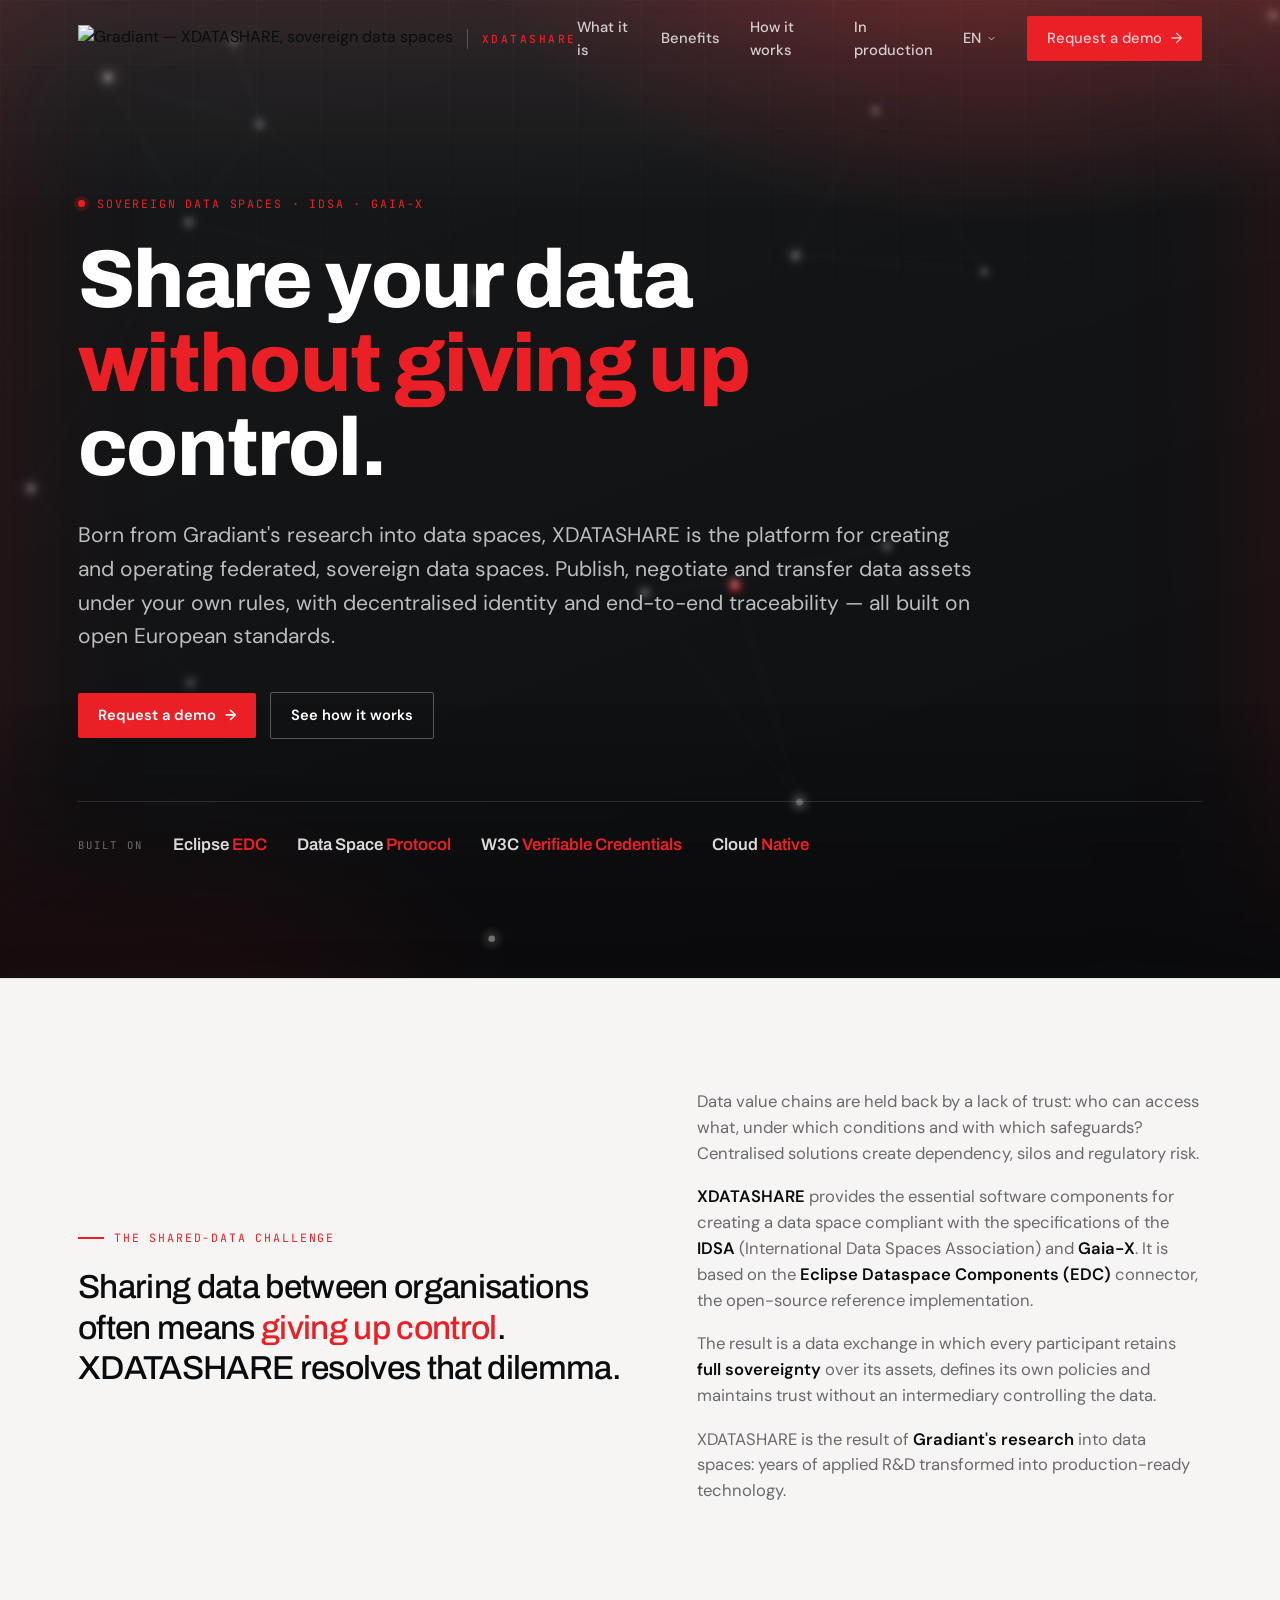
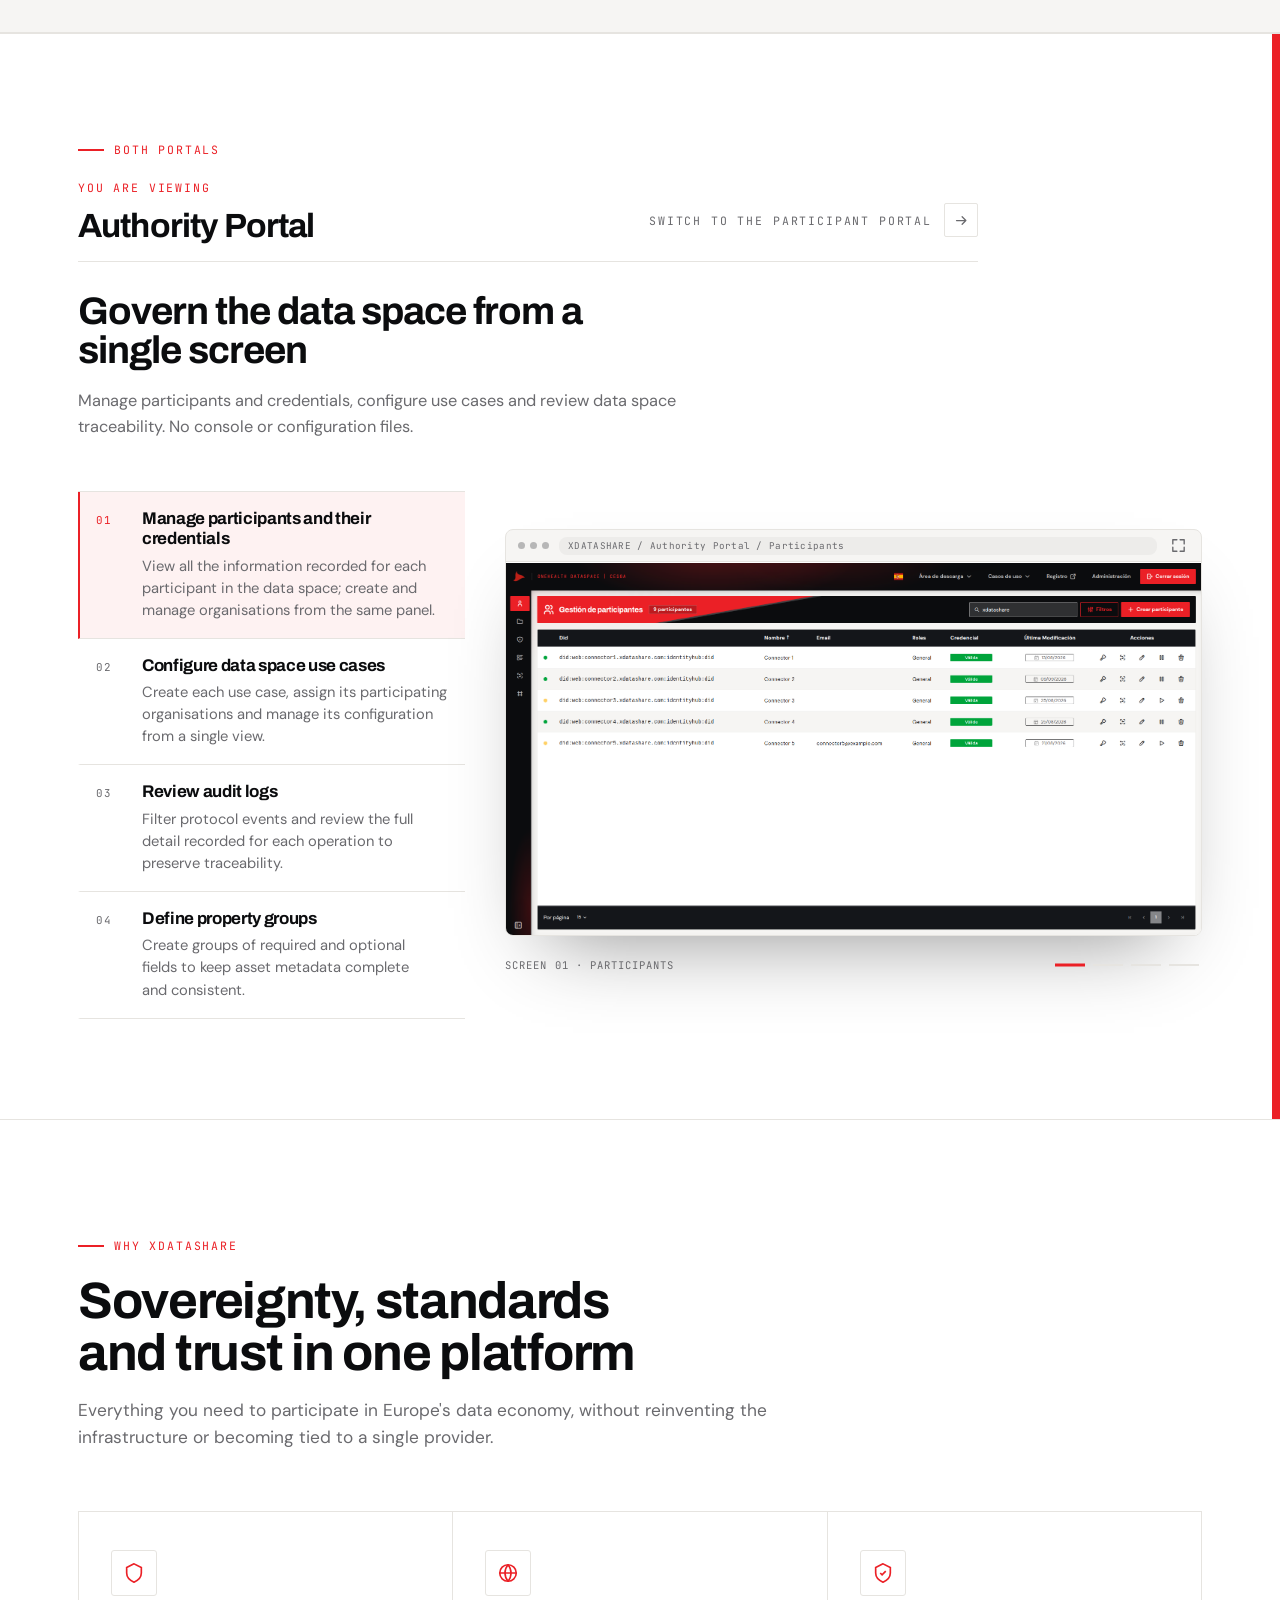
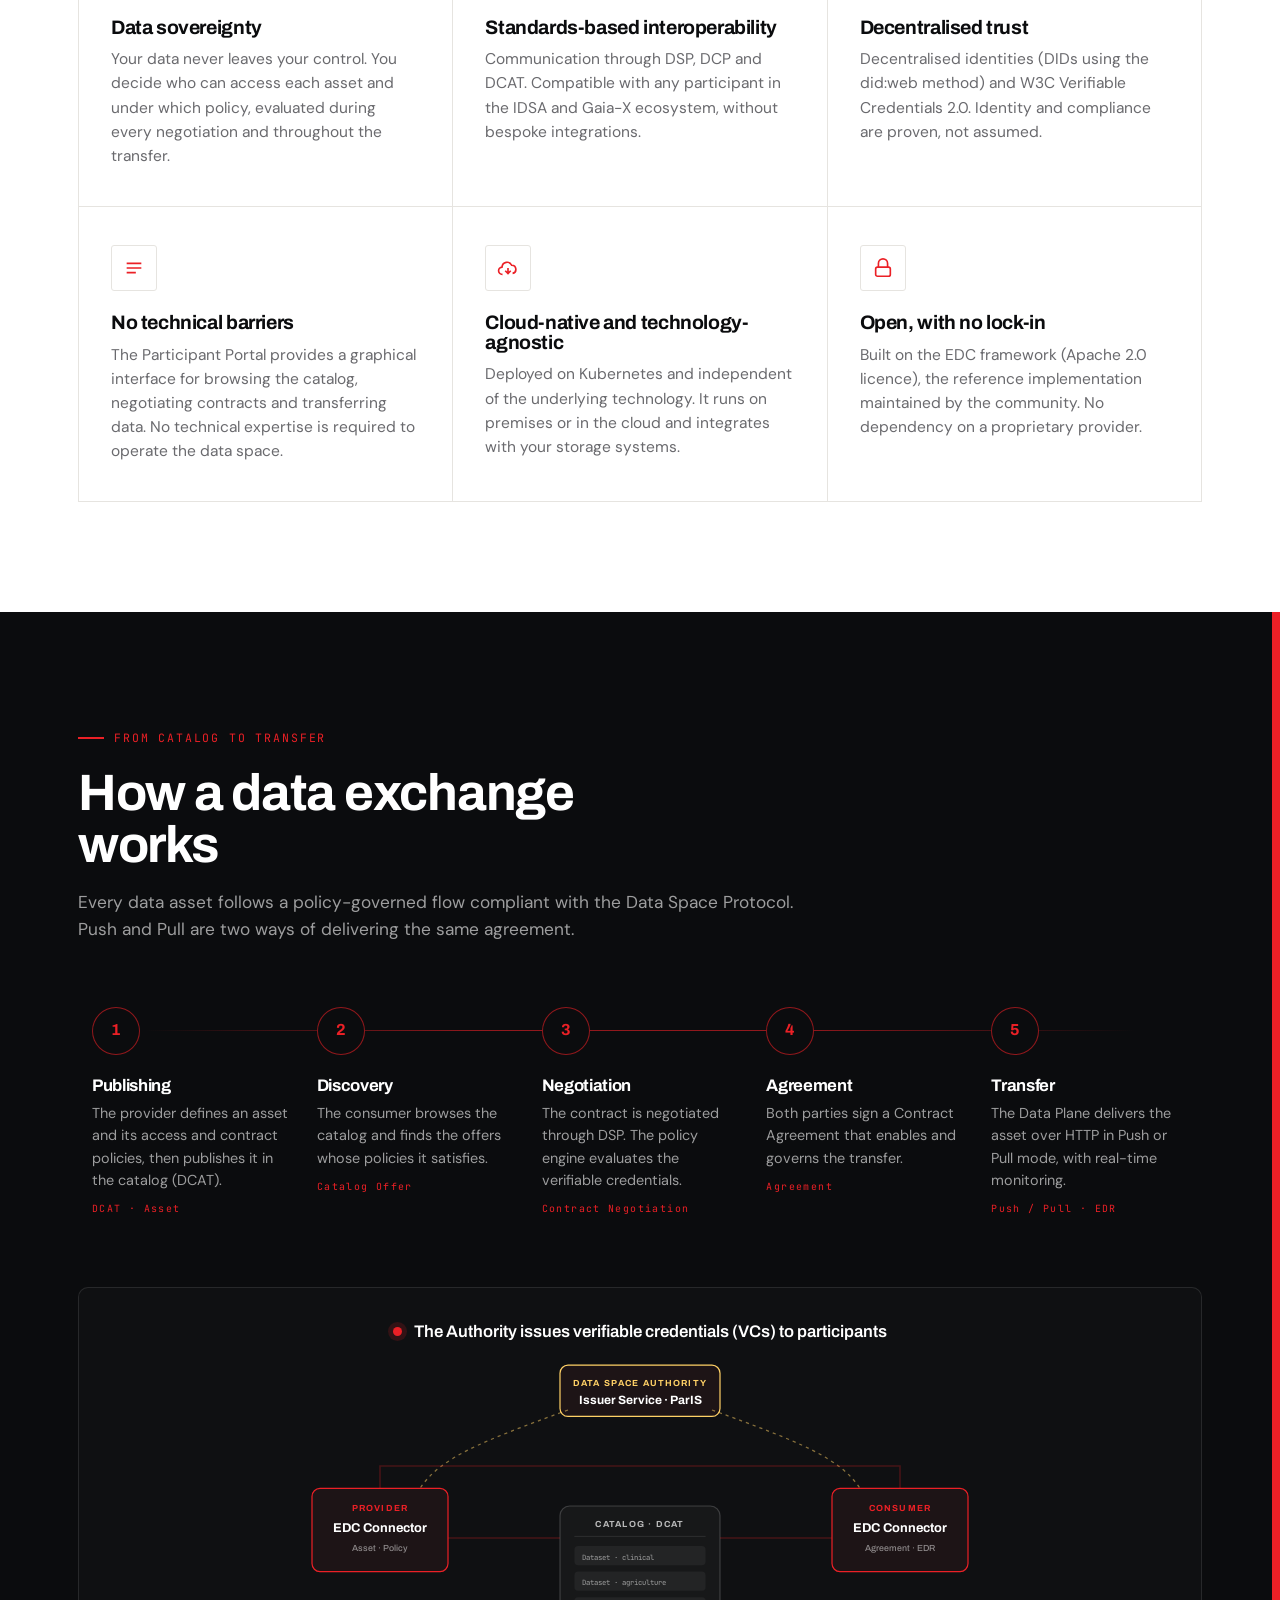
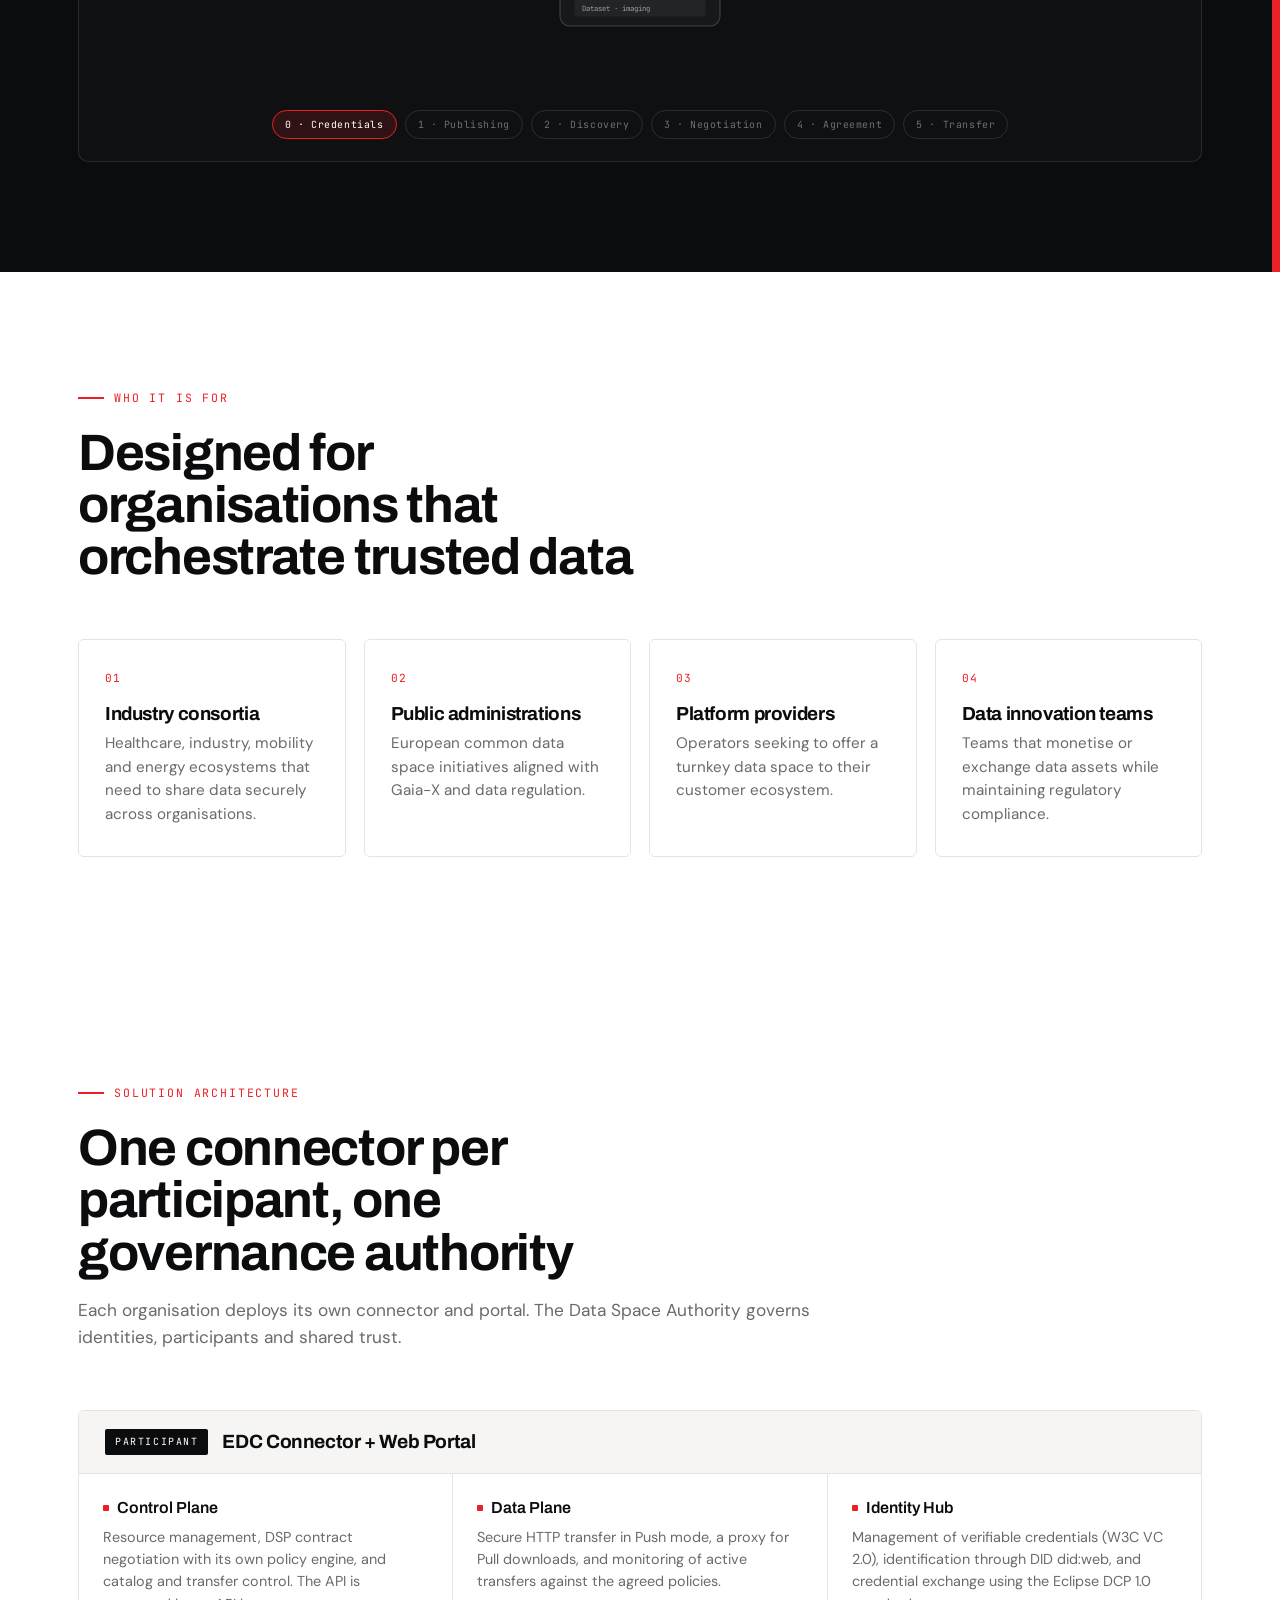
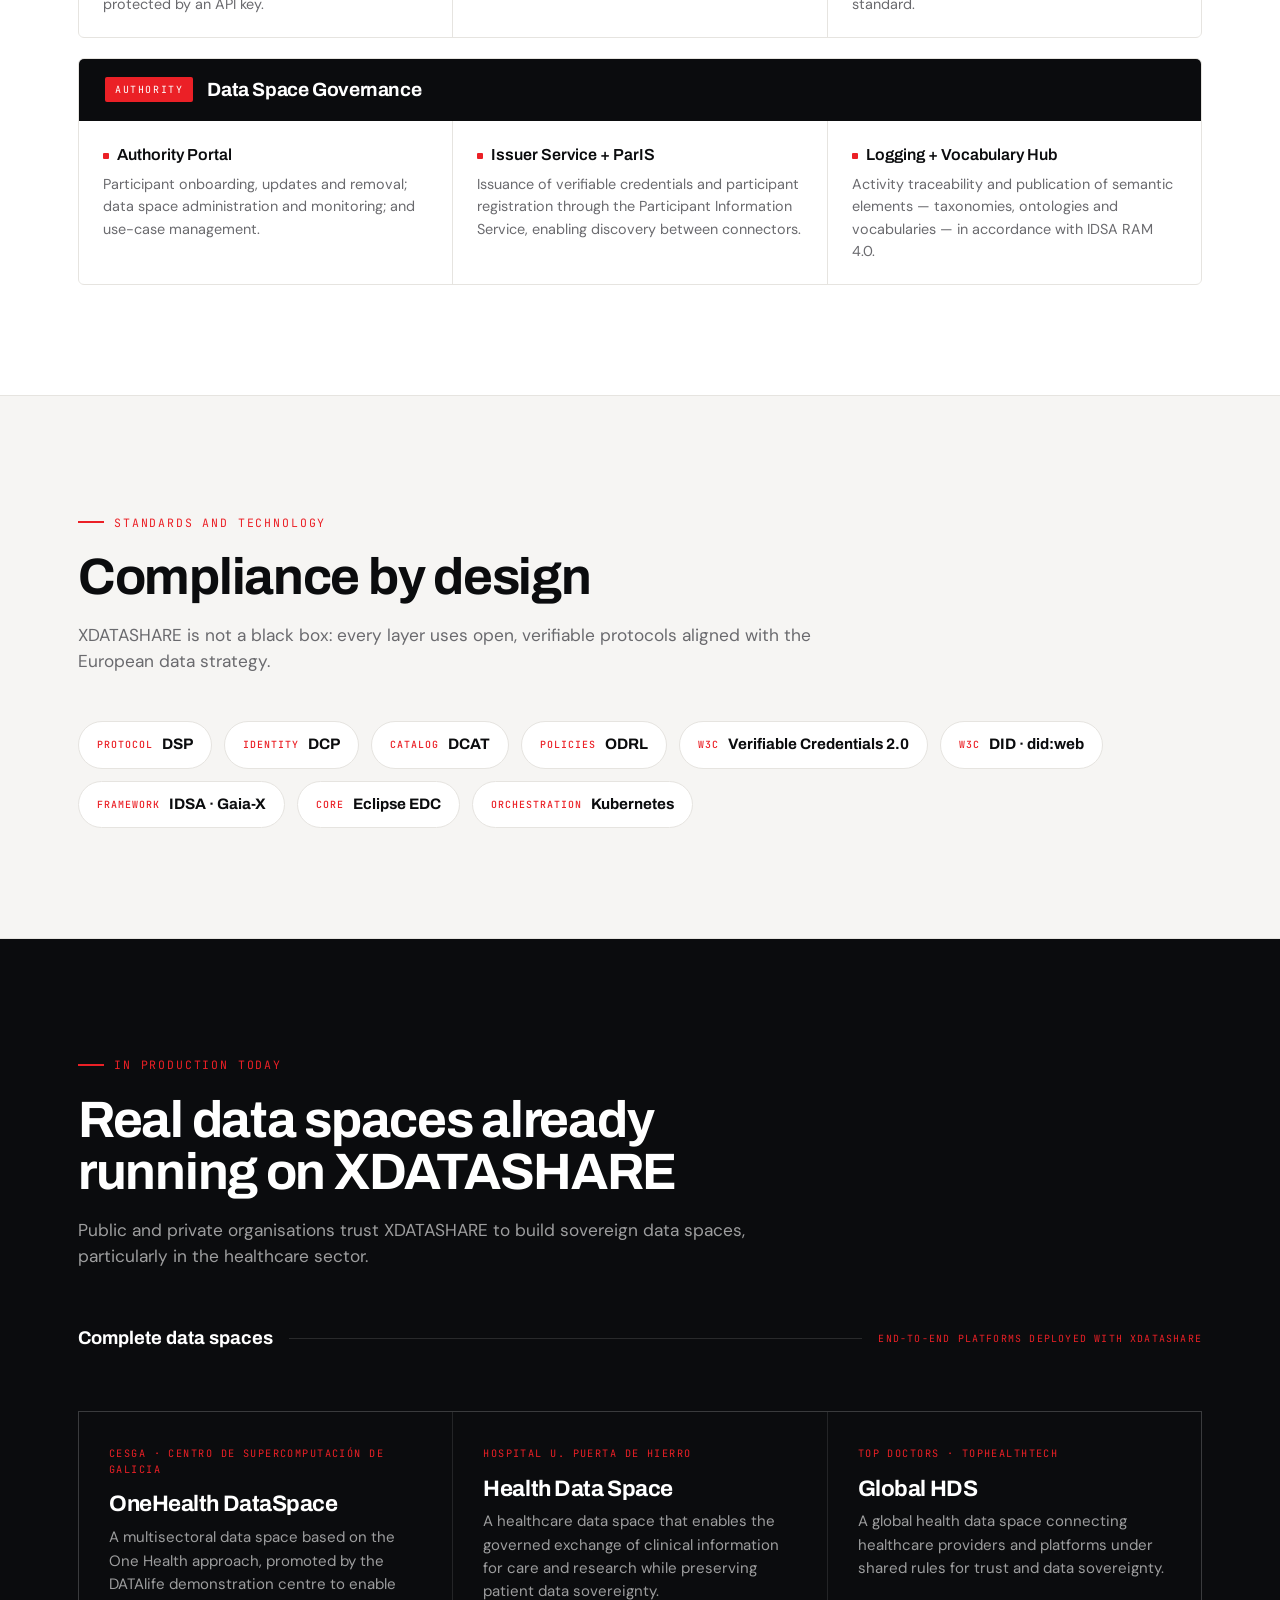
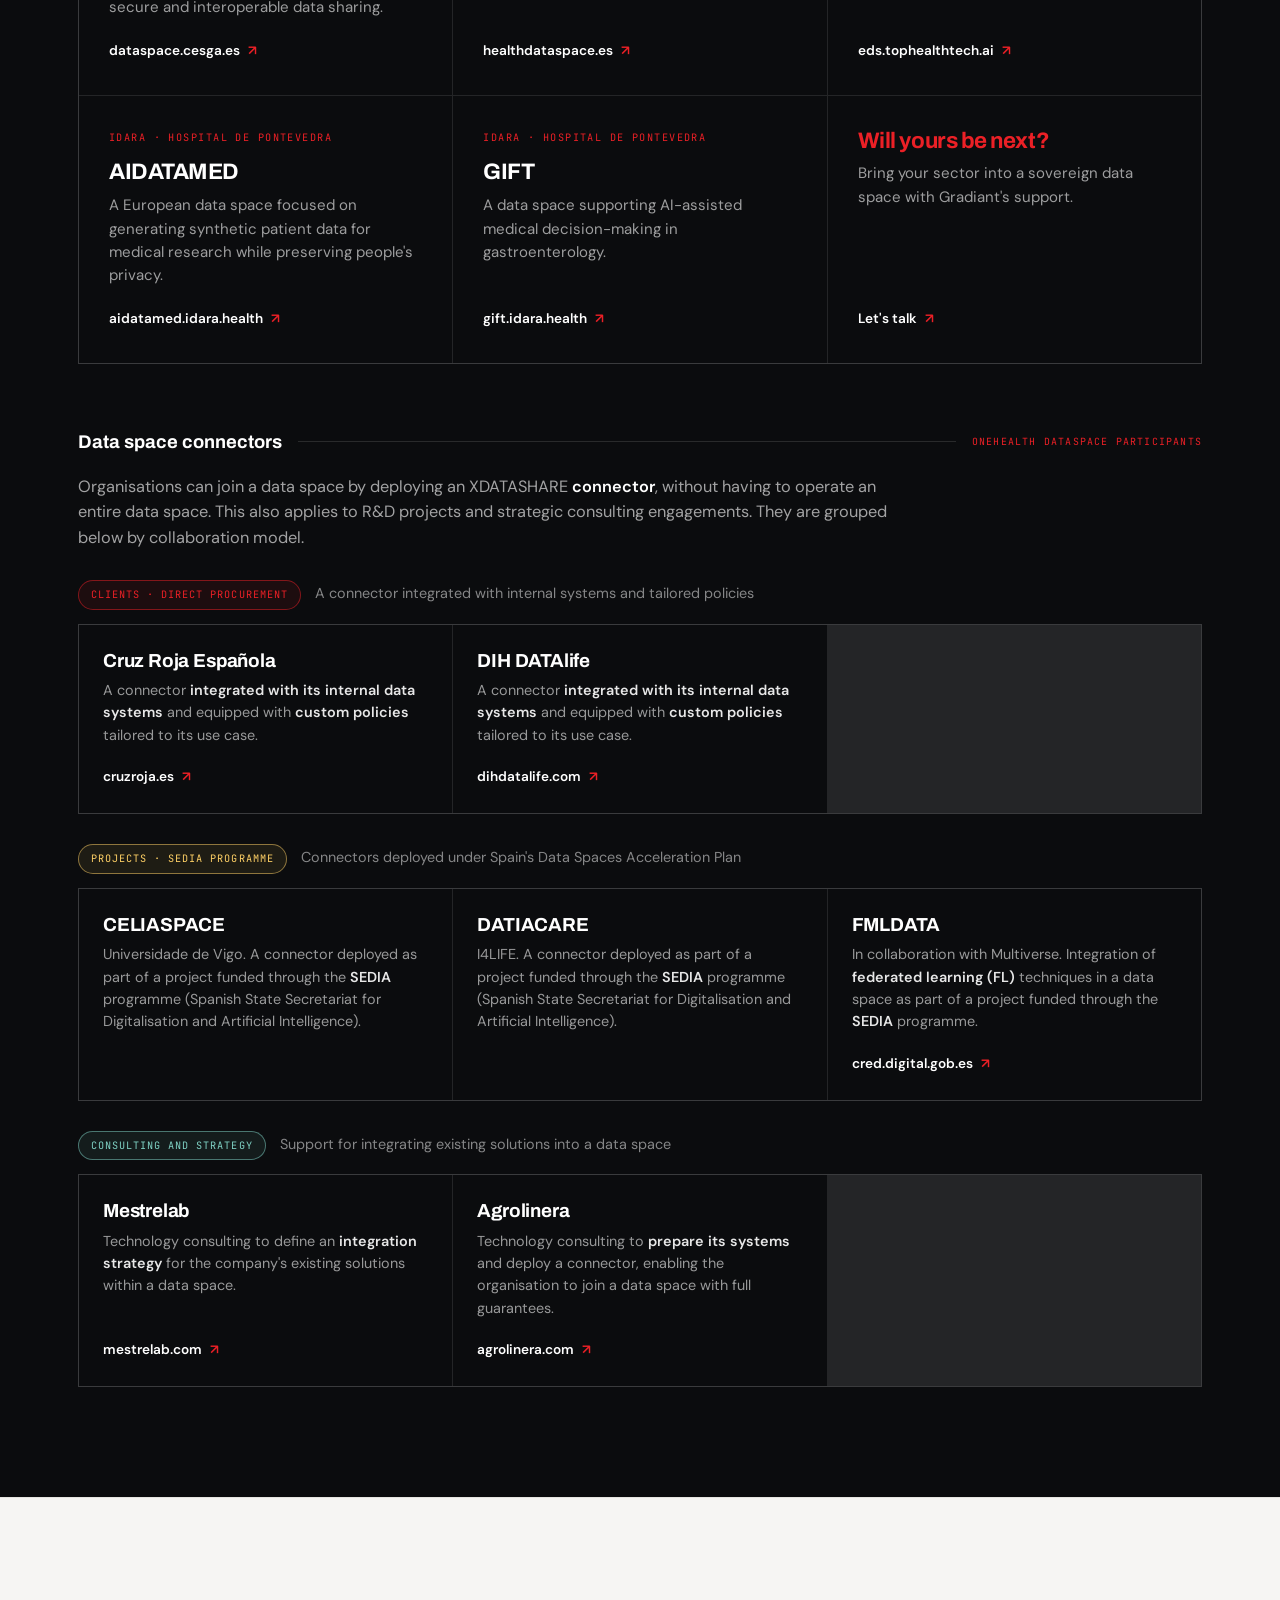
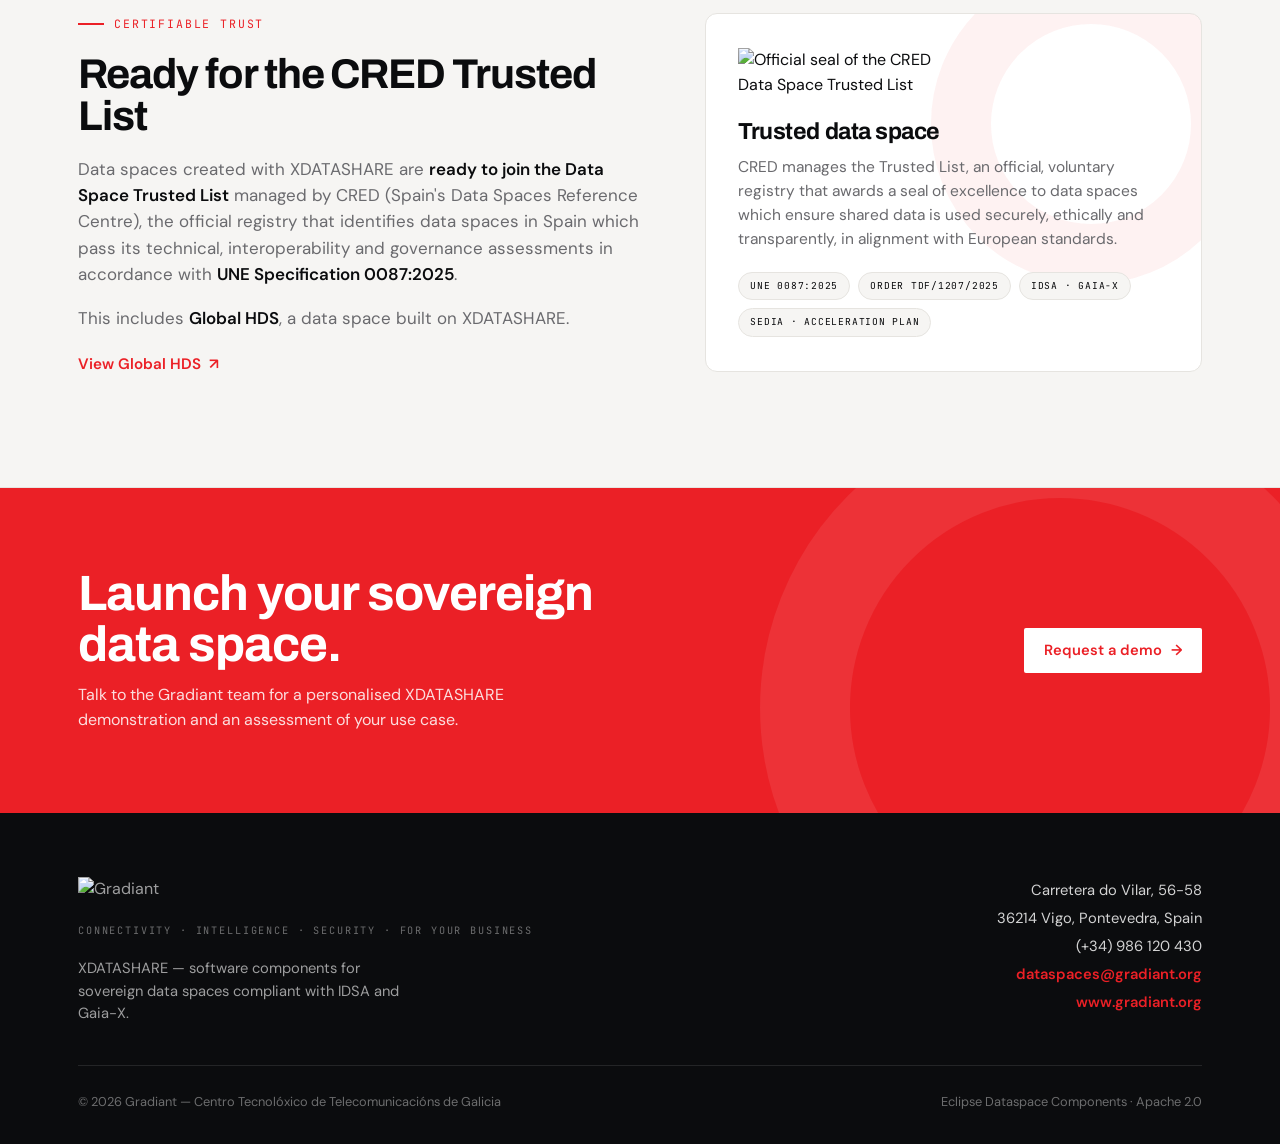
==== commit b92afc89: "feat: centrado del header" ====
--- a/en/index.html
+++ b/en/index.html
@@ -90,35 +90,37 @@
 <body>
 
 <nav id="nav" aria-label="Main navigation">
-  <a href="#top" class="brand">
-    <img src="https://gradiant.org/wp-content/uploads/2024/10/LogoGradiant-2.svg" alt="Gradiant — XDATASHARE, sovereign data spaces">
-    <span class="sep"></span>
-    <span class="prod">XDATASHARE</span>
-  </a>
-  <div class="nav-actions">
-    <div class="navlinks" id="navMenu">
-      <a href="#que-es">What it is</a>
-      <a href="#beneficios">Benefits</a>
-      <a href="#como">How it works</a>
-      <a href="#produccion">In production</a>
-      <details class="language-switcher">
-        <summary aria-label="Language selector">
-          EN
-          <svg class="lang-chevron" viewBox="0 0 24 24" fill="none" stroke="currentColor" stroke-width="2" aria-hidden="true"><path d="M6 9l6 6 6-6"/></svg>
-        </summary>
-        <ul class="language-options">
-          <li><a href="../?lang=es" lang="es" hreflang="es" data-language-link><span class="opt-dot" aria-hidden="true"></span>Español</a></li>
-          <li><a href="./?lang=en" lang="en" hreflang="en" aria-current="page" data-language-link><span class="opt-dot" aria-hidden="true"></span>English</a></li>
-        </ul>
-      </details>
-      <a href="#demo" class="btn">Request a demo <span class="arr">→</span></a>
-    </div>
-
-    <button type="button" class="nav-toggle" id="navToggle"
-            aria-controls="navMenu" aria-expanded="false" aria-label="Open menu"
-            data-label-open="Open menu" data-label-close="Close menu">
-      <span class="nav-toggle-icon" aria-hidden="true"></span>
-    </button>
+  <div class="wrap">
+    <a href="#top" class="brand">
+      <img src="https://gradiant.org/wp-content/uploads/2024/10/LogoGradiant-2.svg" alt="Gradiant — XDATASHARE, sovereign data spaces">
+      <span class="sep"></span>
+      <span class="prod">XDATASHARE</span>
+    </a>
+    <div class="nav-actions">
+      <div class="navlinks" id="navMenu">
+        <a href="#que-es">What it is</a>
+        <a href="#beneficios">Benefits</a>
+        <a href="#como">How it works</a>
+        <a href="#produccion">In production</a>
+        <details class="language-switcher">
+          <summary aria-label="Language selector">
+            EN
+            <svg class="lang-chevron" viewBox="0 0 24 24" fill="none" stroke="currentColor" stroke-width="2" aria-hidden="true"><path d="M6 9l6 6 6-6"/></svg>
+          </summary>
+          <ul class="language-options">
+            <li><a href="../?lang=es" lang="es" hreflang="es" data-language-link><span class="opt-dot" aria-hidden="true"></span>Español</a></li>
+            <li><a href="./?lang=en" lang="en" hreflang="en" aria-current="page" data-language-link><span class="opt-dot" aria-hidden="true"></span>English</a></li>
+          </ul>
+        </details>
+        <a href="#demo" class="btn">Request a demo <span class="arr">→</span></a>
+      </div>
+
+      <button type="button" class="nav-toggle" id="navToggle"
+              aria-controls="navMenu" aria-expanded="false" aria-label="Open menu"
+              data-label-open="Open menu" data-label-close="Close menu">
+        <span class="nav-toggle-icon" aria-hidden="true"></span>
+      </button>
+    </div>
   </div>
 </nav>
 
--- a/assets/css/site.css
+++ b/assets/css/site.css
@@ -1,19 +1,25 @@
 /* ---------- Nav (dark) ---------- */
 nav{
   position:fixed;top:0;left:0;right:0;z-index:100;
-  display:flex;align-items:center;justify-content:space-between;
-  padding:16px 28px;
+  padding:16px 0;
   background:transparent;
   border-bottom:1px solid transparent;
   transition:background .4s var(--ease),padding .4s var(--ease),box-shadow .4s var(--ease),border-color .4s var(--ease);
 }
-nav.scrolled{background:rgba(11,12,14,.9);backdrop-filter:blur(14px);padding:11px 28px;border-bottom:1px solid rgba(255,255,255,.08);box-shadow:0 12px 34px -24px rgba(0,0,0,.8)}
+/* La barra ocupa todo el ancho, pero su contenido se alinea con la columna del cuerpo:
+   de ahí que el relleno lateral lo ponga .wrap y el nav solo conserve el vertical. */
+nav .wrap{display:flex;align-items:center;justify-content:space-between}
+nav.scrolled{background:rgba(11,12,14,.9);backdrop-filter:blur(14px);padding:11px 0;border-bottom:1px solid rgba(255,255,255,.08);box-shadow:0 12px 34px -24px rgba(0,0,0,.8)}
 .brand{display:flex;align-items:center;gap:14px}
 .brand img{height:28px;width:auto;display:block}
 .brand .sep{width:1px;height:20px;background:rgba(255,255,255,.22)}
 .brand .prod{font-family:'JetBrains Mono';font-size:.7rem;letter-spacing:.22em;color:var(--red);font-weight:500;padding-top:2px}
-.nav-actions{display:flex;align-items:center;gap:22px}
-.navlinks{display:flex;align-items:center;gap:30px}
+.nav-actions{display:flex;align-items:center;justify-content:flex-end;gap:22px;flex:1}
+.navlinks{display:flex;align-items:center;gap:30px;flex:1}
+/* Los enlaces y el selector de idioma se centran en el hueco que queda entre la marca
+   y el CTA: dos márgenes automáticos reparten a partes iguales el espacio libre de la
+   fila, uno antes del grupo y otro antes del botón, que se queda al final. */
+.navlinks>a:first-child,.navlinks>a.btn{margin-left:auto}
 .navlinks a{color:rgba(255,255,255,.78);font-size:.92rem;font-weight:500;transition:color .25s}
 .navlinks a:hover{color:#fff}
 
@@ -81,15 +87,15 @@
 }
 
 @media(max-width:1000px){
-  nav{padding:14px 20px}
-  nav.scrolled{padding:11px 20px}
+  nav{padding:14px 0}
+  nav.scrolled{padding:11px 0}
   .nav-actions{gap:12px}
   .nav-toggle{display:inline-flex}
 
   .navlinks{
     position:absolute;top:100%;left:0;right:0;
     flex-direction:column;align-items:stretch;gap:0;
-    padding:6px 20px 22px;
+    padding:6px 28px 22px;
     background:var(--ink);
     border-bottom:1px solid rgba(255,255,255,.08);
     box-shadow:0 26px 40px -28px rgba(0,0,0,.9);
@@ -97,6 +103,9 @@
     transition:opacity .3s var(--ease),transform .3s var(--ease),visibility .3s;
   }
   nav.menu-open .navlinks{opacity:1;visibility:visible;transform:none}
+  /* el panel es una columna estirada: los márgenes automáticos del centrado en fila
+     encogerían los enlaces y los pegarían a la derecha */
+  .navlinks>a:first-child,.navlinks>a.btn{margin-left:0}
   .navlinks>a{padding:15px 2px;font-size:1rem;border-bottom:1px solid rgba(255,255,255,.07)}
   .navlinks>a:last-child{border-bottom:0}
   .navlinks>a.btn{justify-content:center;margin-top:18px;padding:14px 20px;border-bottom:0}
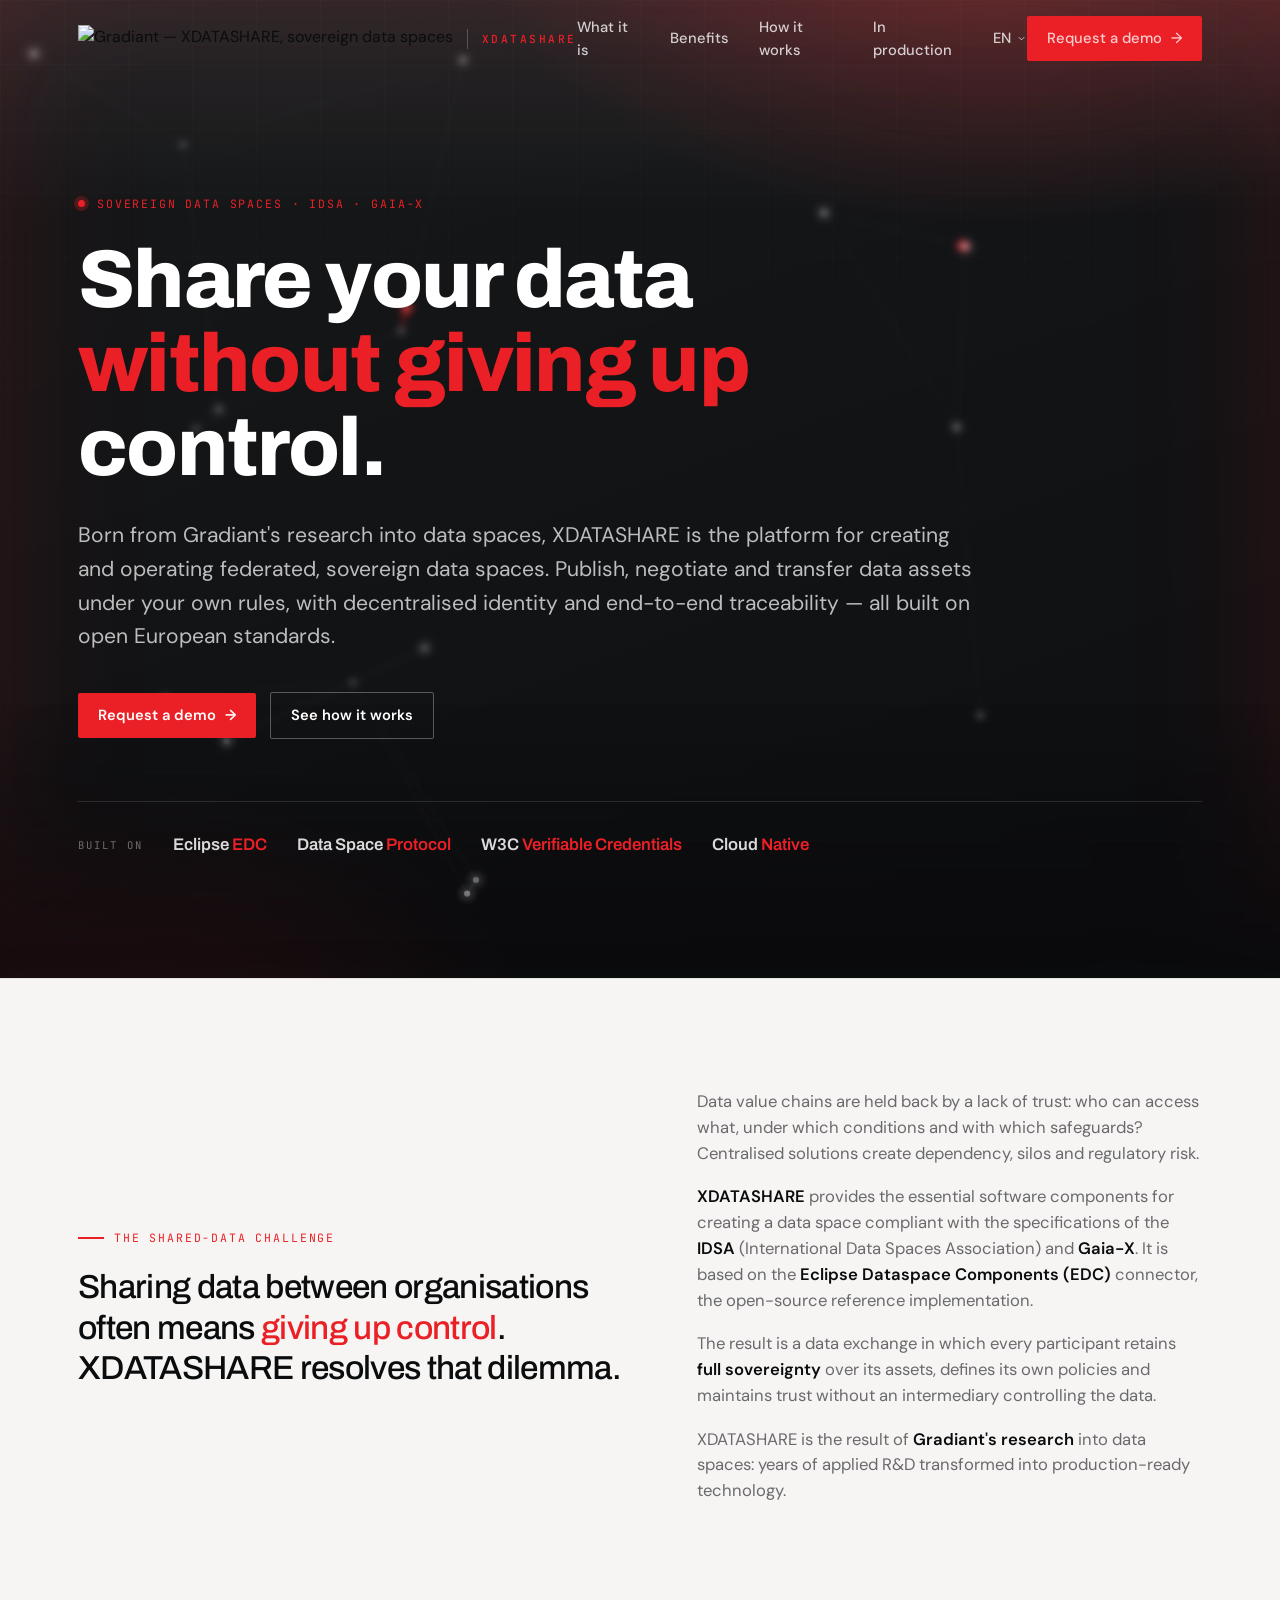
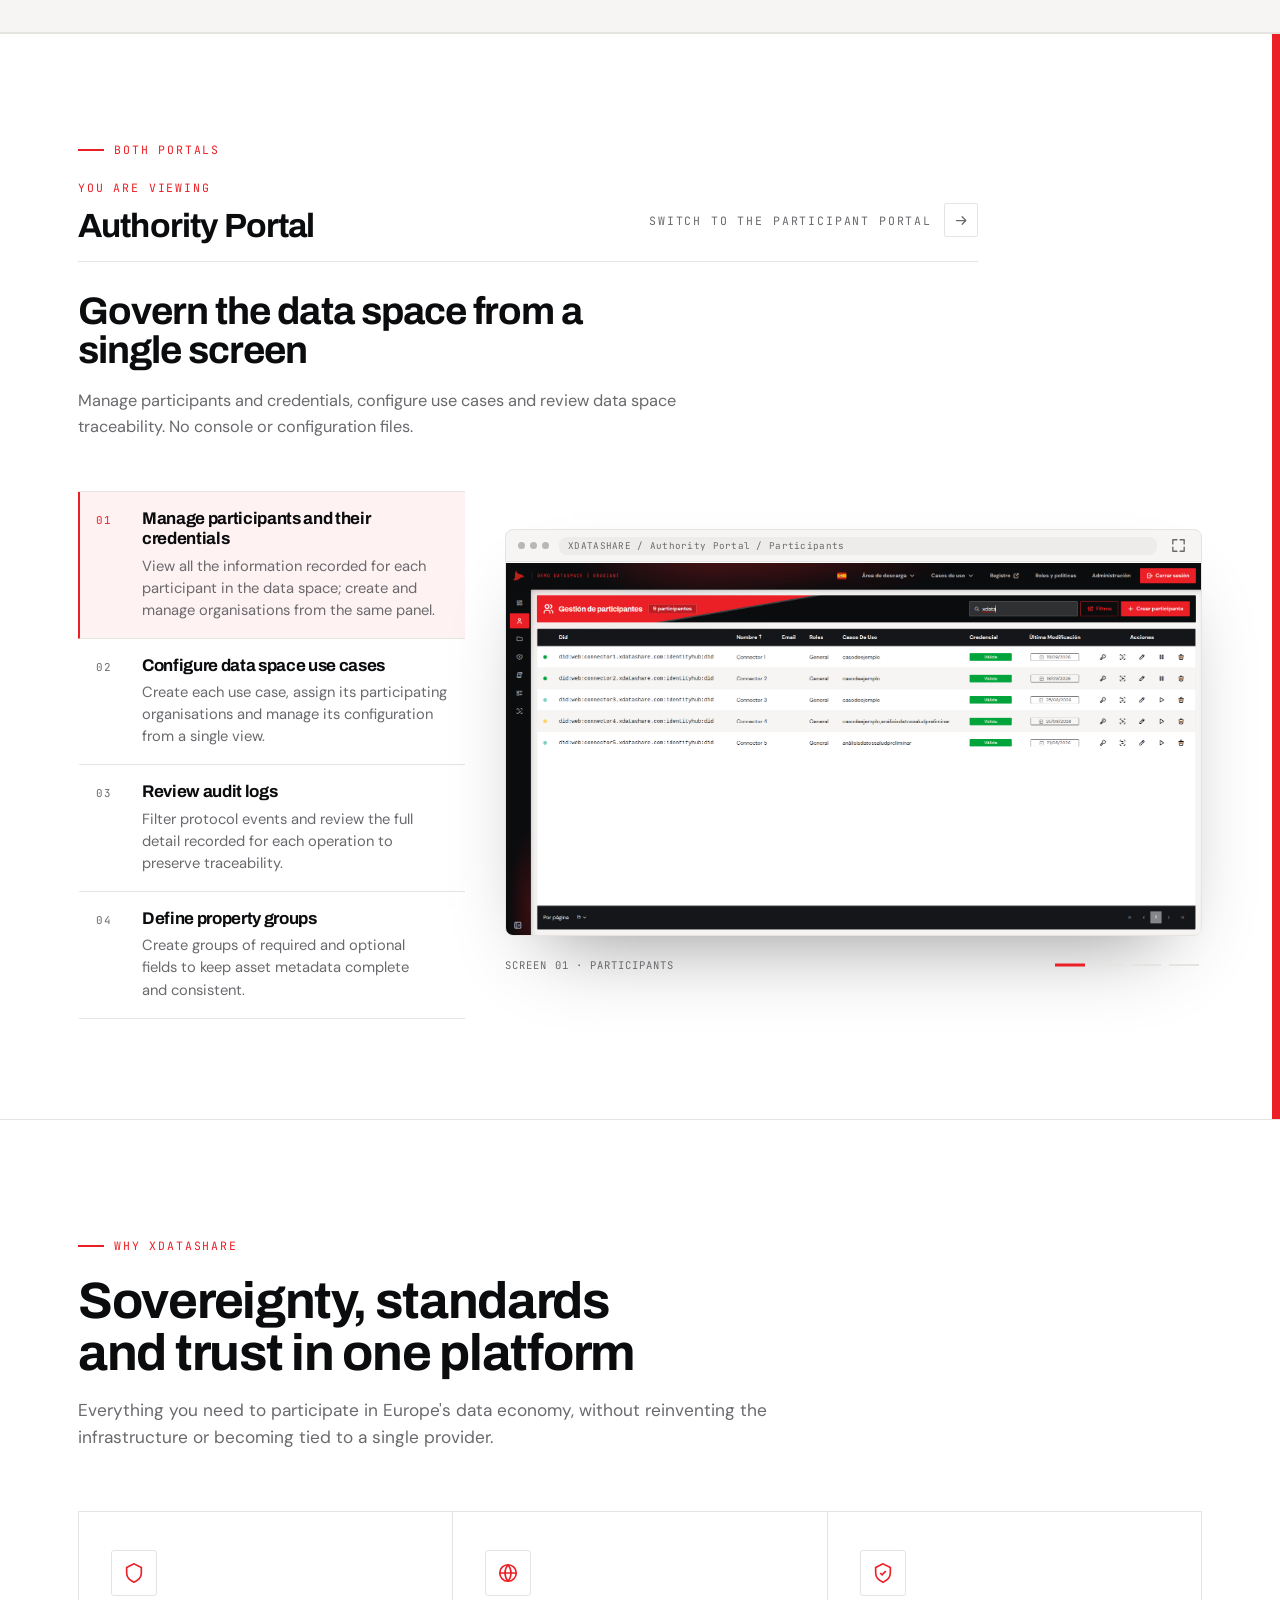
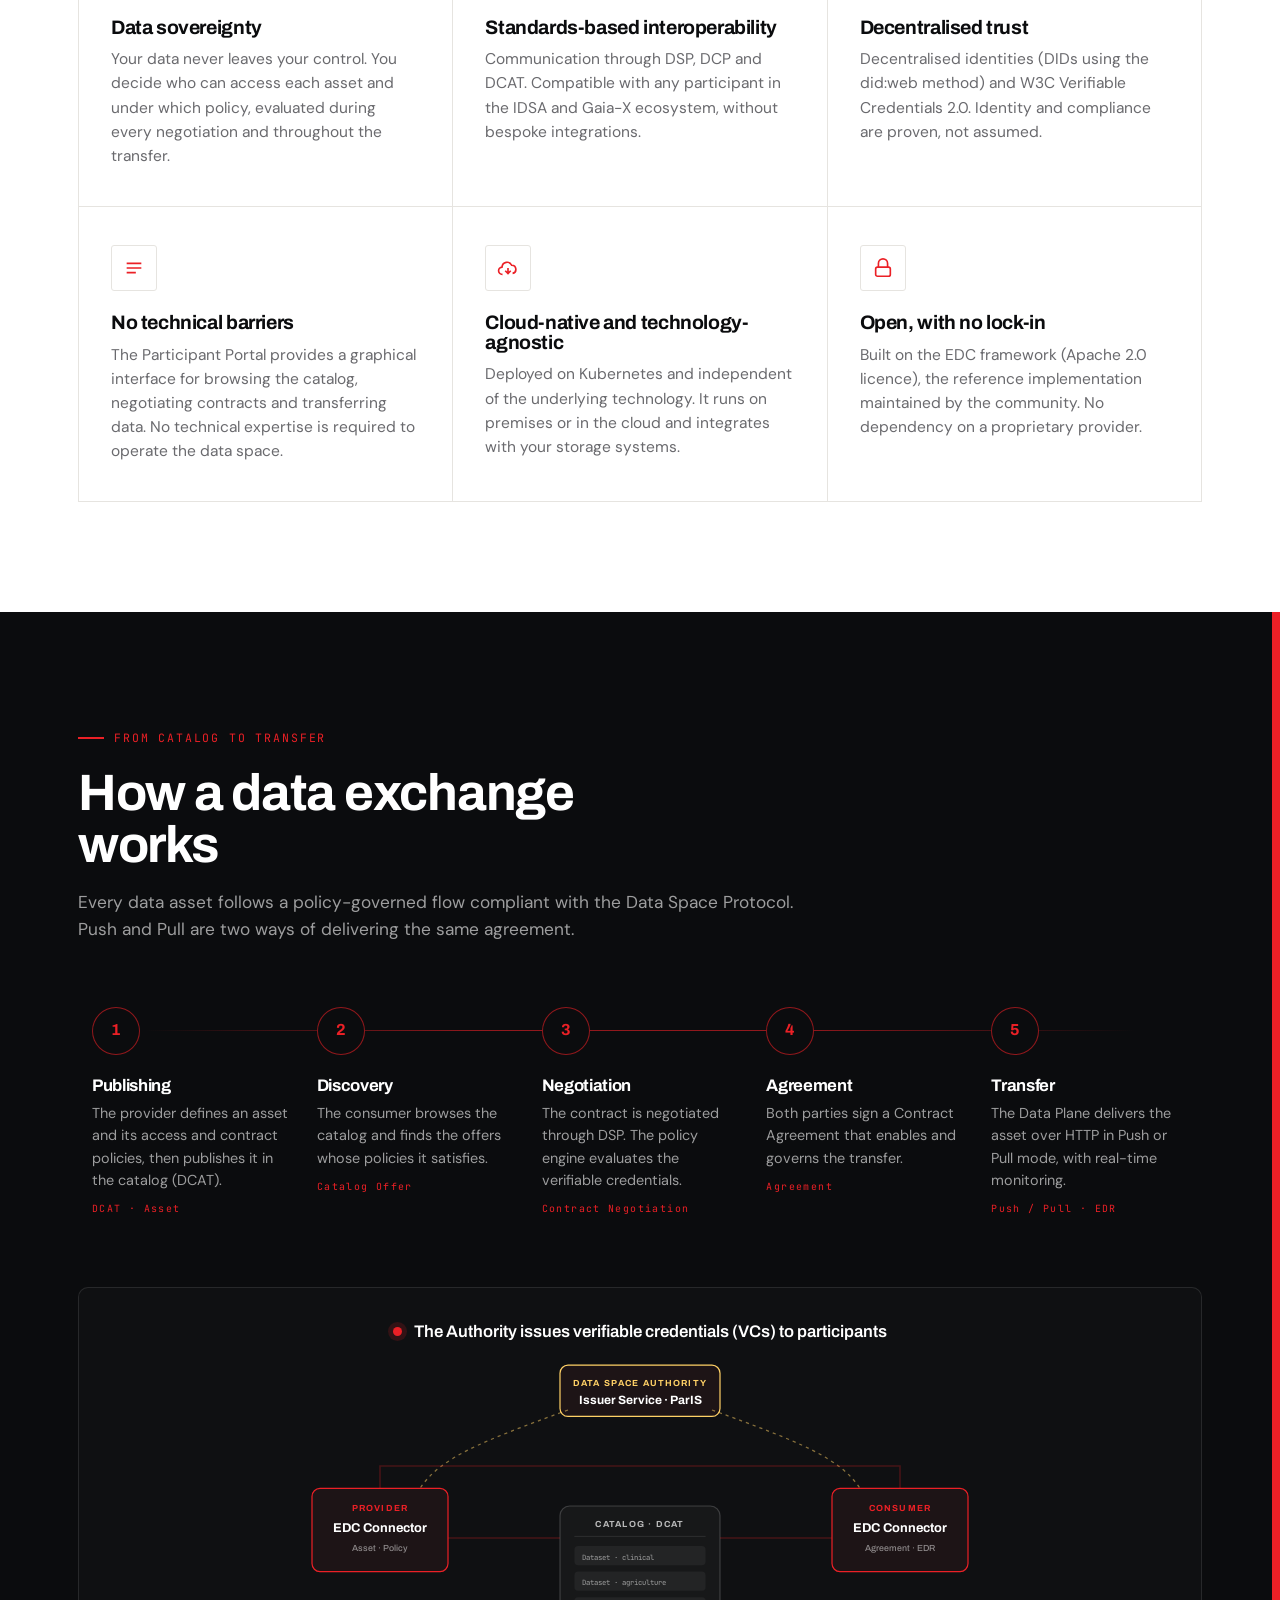
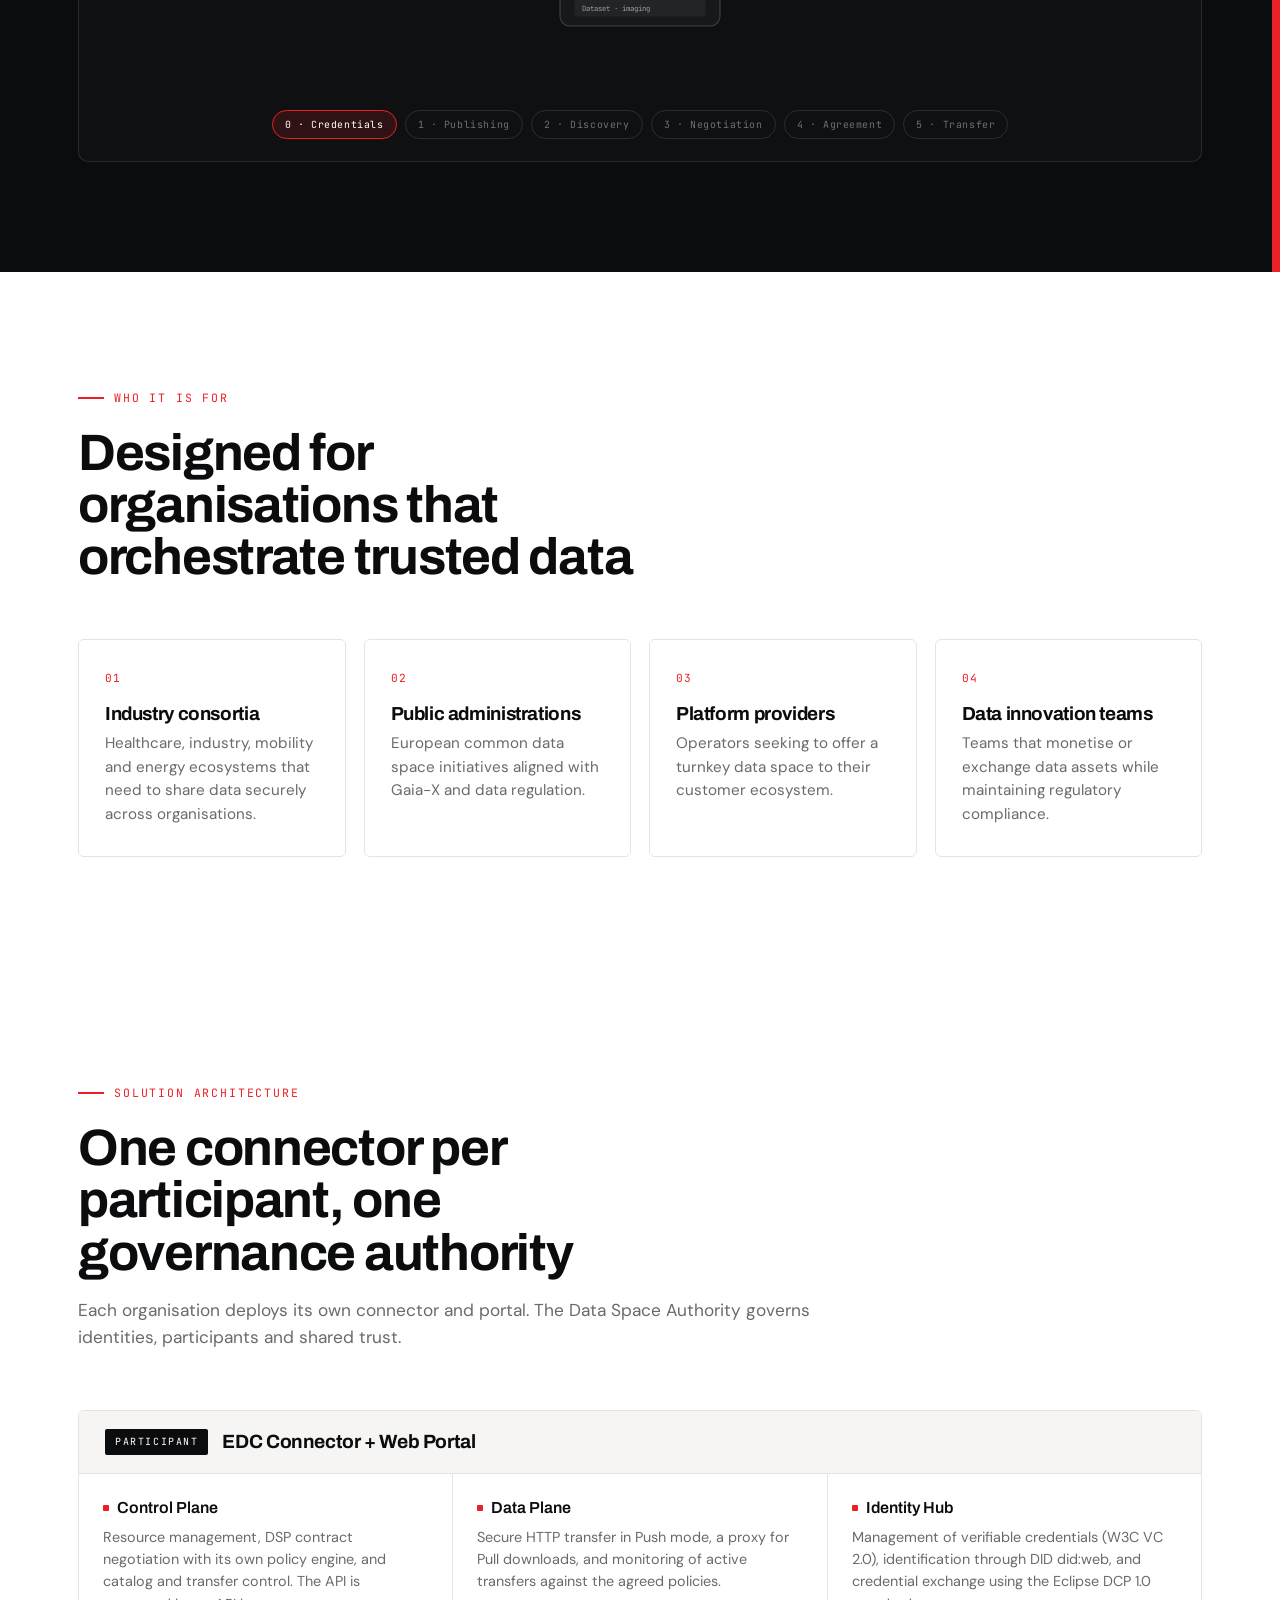
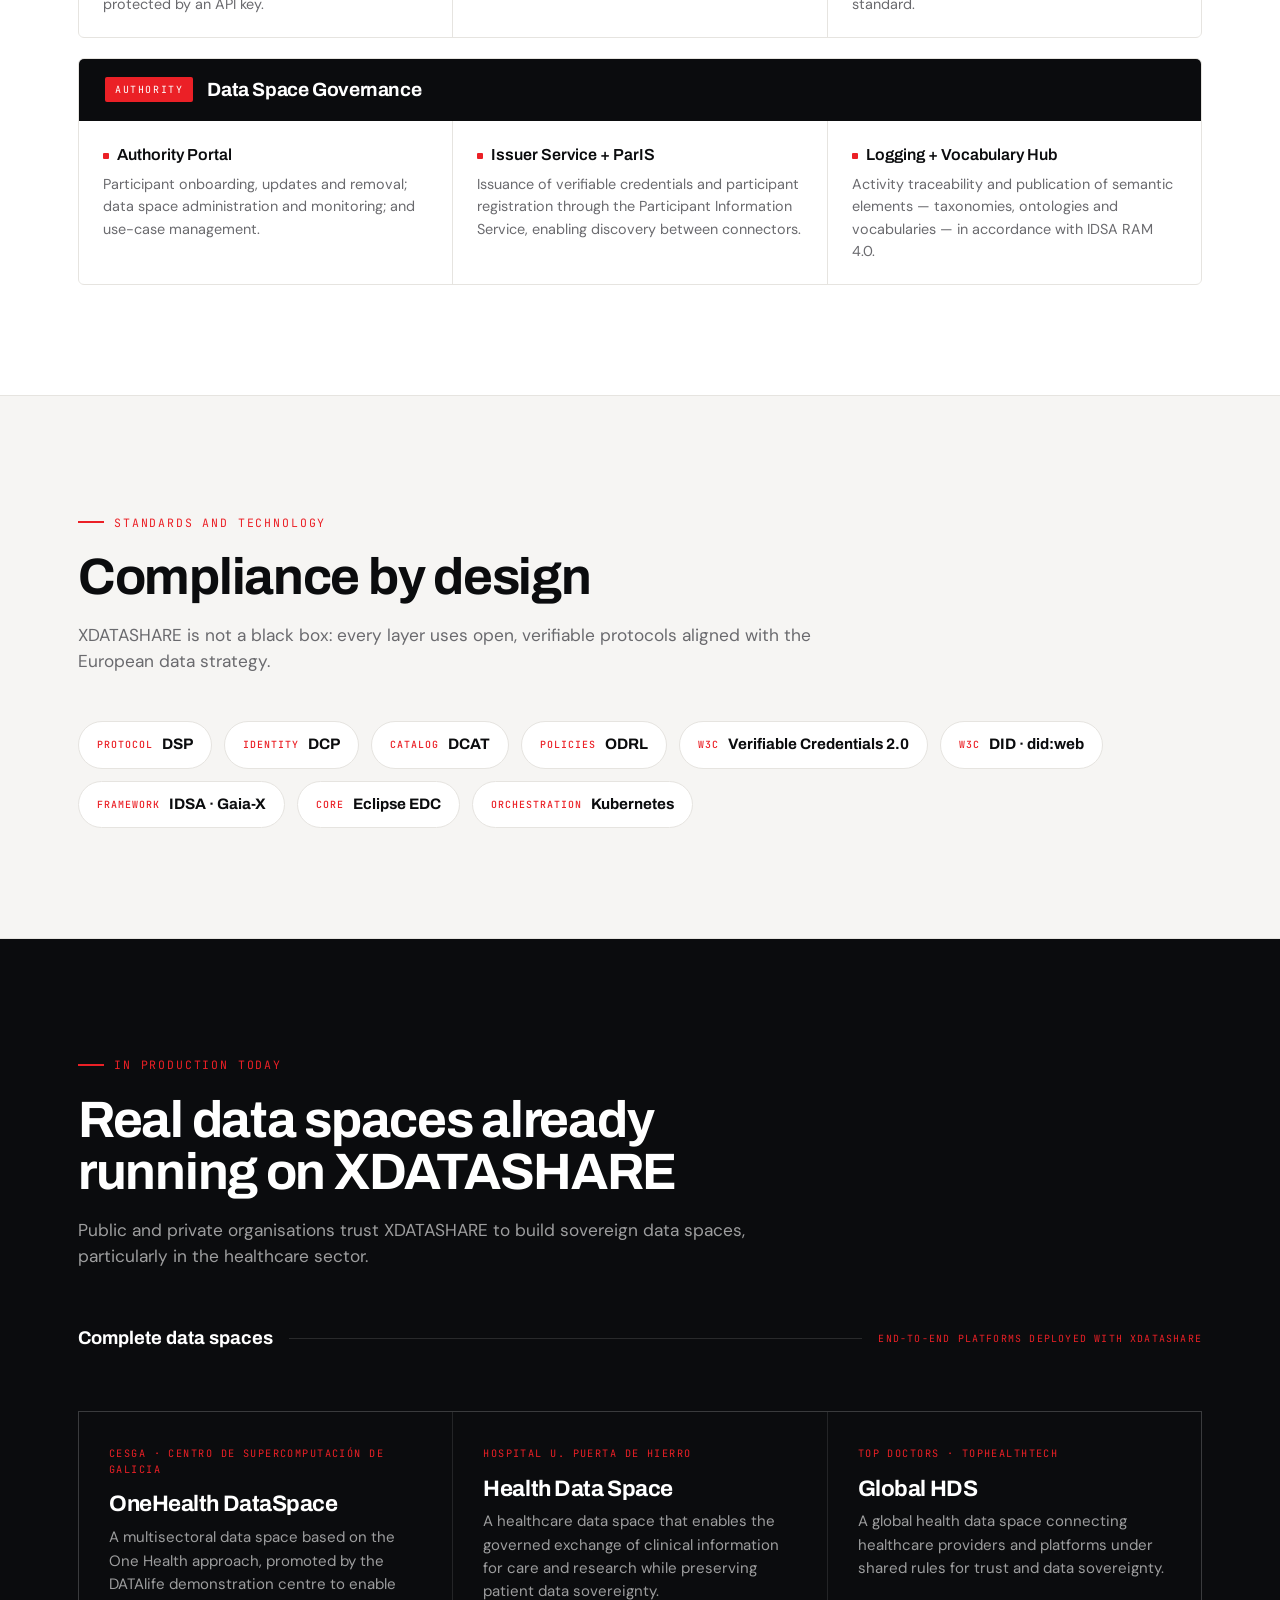
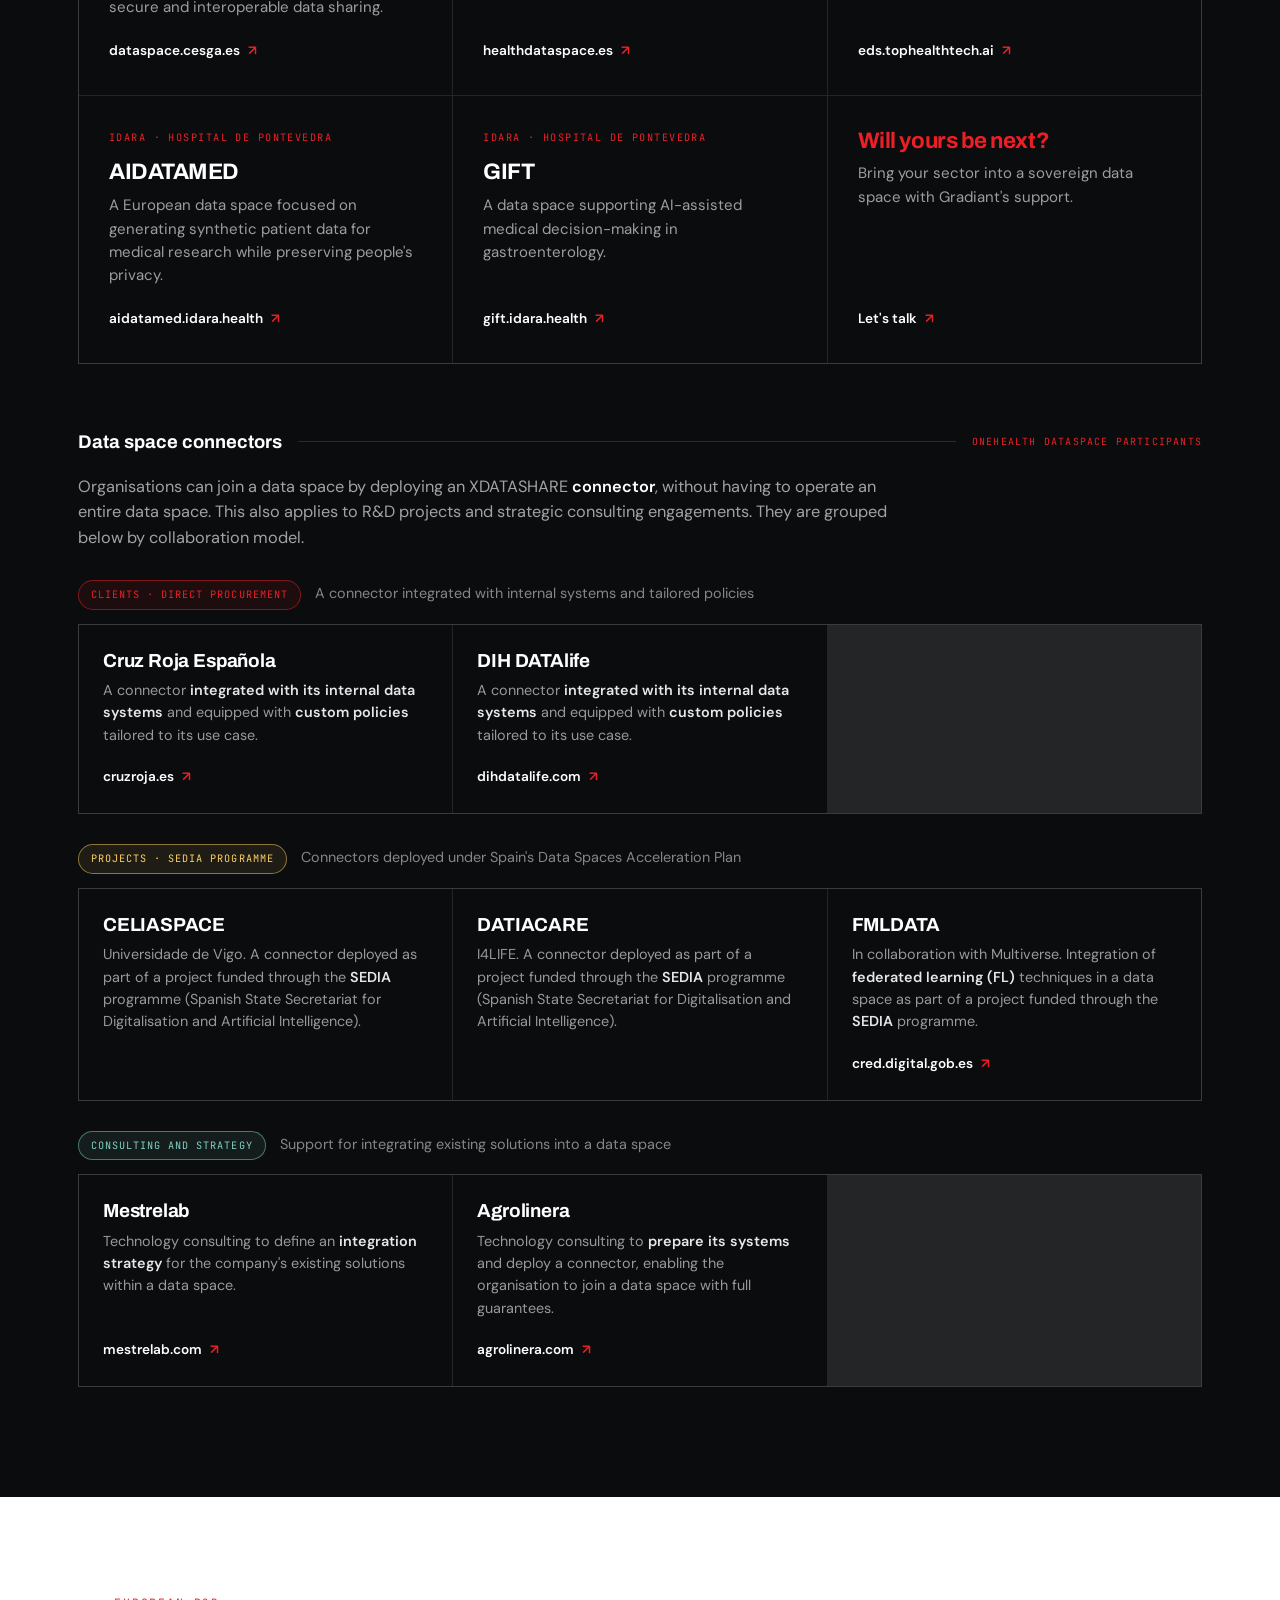
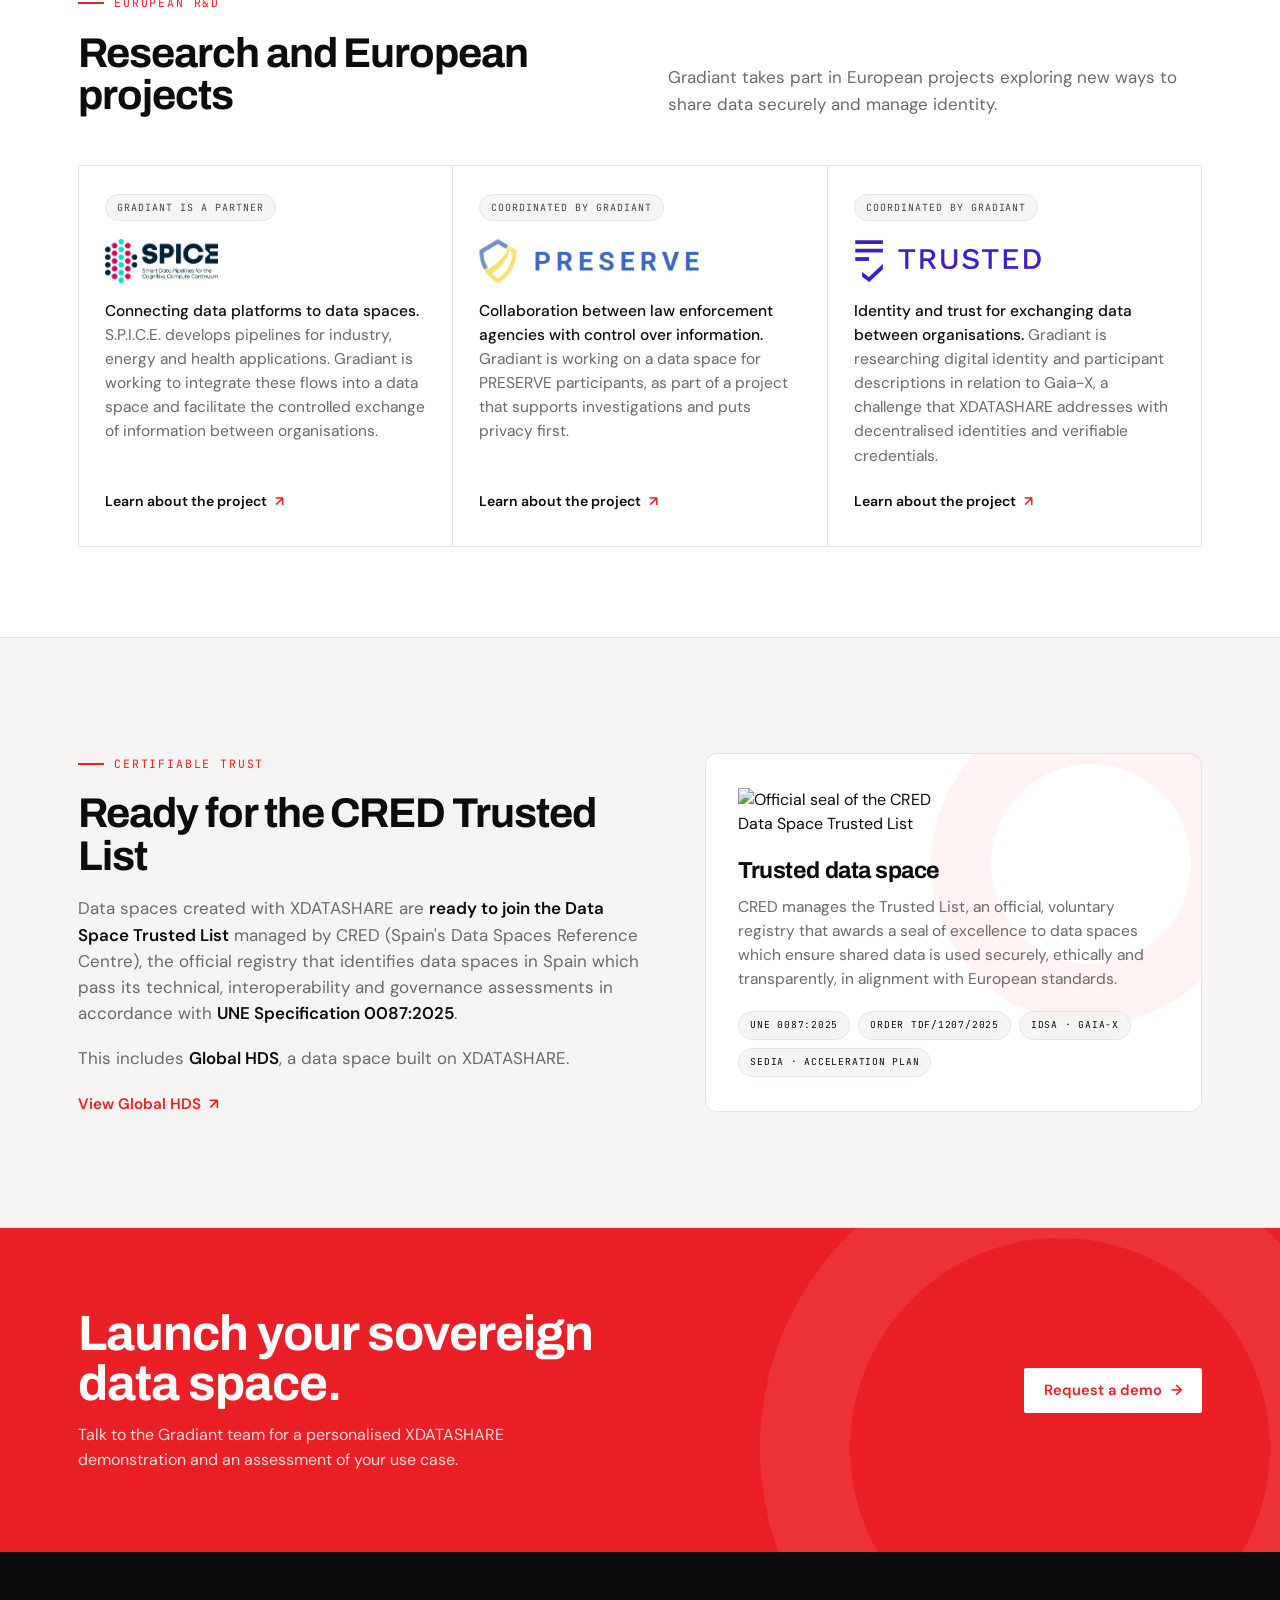
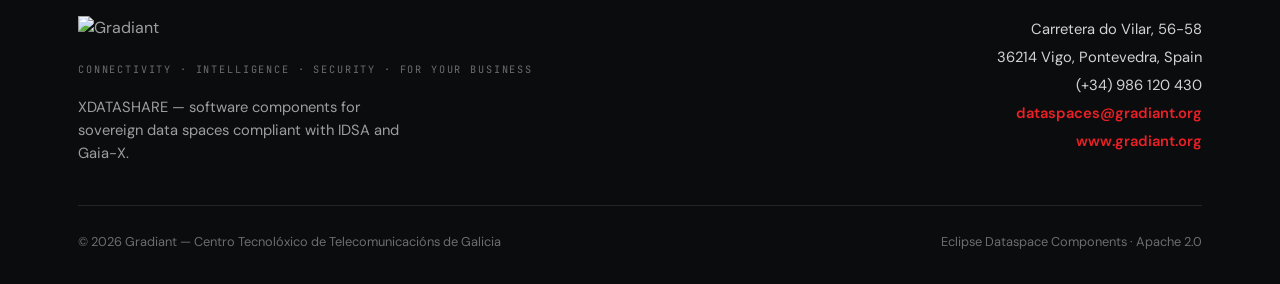
==== commit 0fd5839b: "feat: añadir sección de investigación y proyectos europeos con contenido y estilos" ====
--- a/en/index.html
+++ b/en/index.html
@@ -657,6 +657,39 @@
   </div>
 </section>
 
+<!-- RESEARCH -->
+<section class="research" id="investigacion">
+  <div class="wrap">
+    <div class="research-head rv">
+      <div>
+        <div class="sec-tag"><span class="bar"></span><span class="mono">European R&amp;D</span></div>
+        <h2>Research and European projects</h2>
+      </div>
+      <p>Gradiant takes part in European projects exploring new ways to share data securely and manage identity.</p>
+    </div>
+    <div class="research-grid rv">
+      <article class="research-card">
+        <span class="research-status">Gradiant is a partner</span>
+        <h3><img class="research-logo" src="../images/proyectos-europeos/spice.png" width="247" height="96" alt="S.P.I.C.E." loading="lazy" decoding="async"></h3>
+        <p><span class="research-topic">Connecting data platforms to data spaces.</span> S.P.I.C.E. develops pipelines for industry, energy and health applications. Gradiant is working to integrate these flows into a data space and facilitate the controlled exchange of information between organisations.</p>
+        <a class="link" href="https://spice-platform.eu/" target="_blank" rel="noopener" aria-label="Learn about the project S.P.I.C.E.">Learn about the project <span>↗</span></a>
+      </article>
+      <article class="research-card">
+        <span class="research-status">Coordinated by Gradiant</span>
+        <h3><img class="research-logo" src="../images/proyectos-europeos/preserve.png" width="575" height="115" alt="PRESERVE" loading="lazy" decoding="async"></h3>
+        <p><span class="research-topic">Collaboration between law enforcement agencies with control over information.</span> Gradiant is working on a data space for PRESERVE participants, as part of a project that supports investigations and puts privacy first.</p>
+        <a class="link" href="https://preserveproject.eu/" target="_blank" rel="noopener" aria-label="Learn about the project PRESERVE">Learn about the project <span>↗</span></a>
+      </article>
+      <article class="research-card">
+        <span class="research-status">Coordinated by Gradiant</span>
+        <h3><img class="research-logo" src="../images/proyectos-europeos/trusted.webp" width="1200" height="280" alt="TrustED" loading="lazy" decoding="async"></h3>
+        <p><span class="research-topic">Identity and trust for exchanging data between organisations.</span> Gradiant is researching digital identity and participant descriptions in relation to Gaia-X, a challenge that XDATASHARE addresses with decentralised identities and verifiable credentials.</p>
+        <a class="link" href="https://trustedproject.eu/" target="_blank" rel="noopener" aria-label="Learn about the project TrustED">Learn about the project <span>↗</span></a>
+      </article>
+    </div>
+  </div>
+</section>
+
 <!-- CRED TRUST LIST -->
 <section class="cred-band pad">
   <div class="wrap">
--- a/assets/css/site.css
+++ b/assets/css/site.css
@@ -15,10 +15,13 @@
 .brand .sep{width:1px;height:20px;background:rgba(255,255,255,.22)}
 .brand .prod{font-family:'JetBrains Mono';font-size:.7rem;letter-spacing:.22em;color:var(--red);font-weight:500;padding-top:2px}
 .nav-actions{display:flex;align-items:center;justify-content:flex-end;gap:22px;flex:1}
-.navlinks{display:flex;align-items:center;gap:30px;flex:1}
+.navlinks{display:flex;align-items:center;flex:1}
 /* Los enlaces y el selector de idioma se centran en el hueco que queda entre la marca
    y el CTA: dos márgenes automáticos reparten a partes iguales el espacio libre de la
-   fila, uno antes del grupo y otro antes del botón, que se queda al final. */
+   fila, uno antes del grupo y otro antes del botón, que se queda al final. La
+   separación va en margen y no en `gap` porque el botón necesita sustituir la suya por
+   el margen automático; con `gap` ese hueco se sumaría y descentraría el grupo. */
+.navlinks>*+*{margin-left:30px}
 .navlinks>a:first-child,.navlinks>a.btn{margin-left:auto}
 .navlinks a{color:rgba(255,255,255,.78);font-size:.92rem;font-weight:500;transition:color .25s}
 .navlinks a:hover{color:#fff}
@@ -100,11 +103,18 @@
     border-bottom:1px solid rgba(255,255,255,.08);
     box-shadow:0 26px 40px -28px rgba(0,0,0,.9);
     opacity:0;visibility:hidden;transform:translateY(-10px);
+  }
+  /* La transición se habilita solo al usar el botón. Al cruzar el punto de ruptura el
+     panel pasa de fila visible a panel oculto, y con la transición puesta el navegador
+     animaba ese salto: el menú se mostraba entero y se desvanecía sin que nadie lo
+     hubiera abierto. `site.js` retira la clase en cada cambio de punto de ruptura. */
+  nav.menu-animatable .navlinks{
     transition:opacity .3s var(--ease),transform .3s var(--ease),visibility .3s;
   }
   nav.menu-open .navlinks{opacity:1;visibility:visible;transform:none}
-  /* el panel es una columna estirada: los márgenes automáticos del centrado en fila
-     encogerían los enlaces y los pegarían a la derecha */
+  /* el panel es una columna estirada: los márgenes del centrado en fila encogerían los
+     enlaces y los pegarían a la derecha */
+  .navlinks>*+*{margin-left:0}
   .navlinks>a:first-child,.navlinks>a.btn{margin-left:0}
   .navlinks>a{padding:15px 2px;font-size:1rem;border-bottom:1px solid rgba(255,255,255,.07)}
   .navlinks>a:last-child{border-bottom:0}
@@ -120,7 +130,7 @@
 }
 
 @media(prefers-reduced-motion:reduce){
-  .navlinks,.nav-toggle-icon,
+  nav.menu-animatable .navlinks,.nav-toggle-icon,
   .nav-toggle-icon::before,.nav-toggle-icon::after{transition:none}
 }
 
@@ -163,7 +173,9 @@
 }
 @media(max-width:640px){.hero-glass{backdrop-filter:blur(2.5px);-webkit-backdrop-filter:blur(2.5px)}}
 .eyebrow{display:inline-flex;align-items:center;gap:12px;color:var(--red);margin-bottom:26px}
-.eyebrow .dot{width:7px;height:7px;background:var(--red);border-radius:50%;box-shadow:0 0 0 4px rgba(235,32,38,.18)}
+.eyebrow .dot{width:7px;height:7px;background:var(--red);border-radius:50%;box-shadow:0 0 0 4px rgba(235,32,38,.25);animation:hero-dot-pulse 1.8s var(--ease) infinite}
+@keyframes hero-dot-pulse{0%,100%{box-shadow:0 0 0 4px rgba(235,32,38,.25)}50%{box-shadow:0 0 0 12px rgba(235,32,38,.1)}}
+@media(prefers-reduced-motion:reduce){.eyebrow .dot{animation:none}}
 .hero h1{font-size:clamp(2.7rem,6.4vw,5.3rem);font-weight:800;max-width:15ch}
 .hero h1 em{font-style:normal;color:var(--red)}
 .hero p.lead{
@@ -575,6 +587,33 @@
 @media(max-width:820px){.conn-grid.cols-3{grid-template-columns:1fr 1fr}}
 @media(max-width:520px){.conn-grid.cols-3,.conn-grid.cols-2{grid-template-columns:1fr}}
 
+/* ---------- Research projects ---------- */
+.research{padding:90px 0}
+.research-head{display:grid;grid-template-columns:1fr 1fr;gap:56px;align-items:end}
+.research-head h2{font-size:clamp(1.8rem,3.4vw,2.6rem);letter-spacing:-.025em}
+.research-head p{color:var(--muted);font-size:1.06rem}
+.research-grid{display:grid;grid-template-columns:repeat(3,1fr);gap:1px;background:var(--line);border:1px solid var(--line);margin-top:48px}
+.research-card{background:var(--paper);padding:28px 26px 22px;display:flex;flex-direction:column}
+.research-status{align-self:flex-start;margin-bottom:18px;font-family:'JetBrains Mono';font-size:.62rem;letter-spacing:.1em;text-transform:uppercase;color:#46464B;background:var(--paper-warm);border:1px solid var(--line);border-radius:30px;padding:5px 11px}
+.research-card h3{margin-bottom:16px}
+.research-logo{display:block;height:44px;width:auto;max-width:100%}
+.research-card p{color:var(--muted);font-size:.97rem;flex:1}
+.research-topic{color:var(--ink);font-weight:500}
+.research-card .link{align-self:flex-start;display:inline-flex;align-items:center;gap:8px;min-height:44px;margin-top:12px;font-size:.88rem;font-weight:600;transition:gap .25s var(--ease)}
+.research-card .link span{color:var(--red);transition:transform .25s var(--ease)}
+.research-card .link:hover{gap:12px}
+.research-card .link:hover span{transform:translate(3px,-3px)}
+@media(max-width:840px){.research-head{grid-template-columns:1fr;gap:16px}}
+@media(max-width:820px){.research-grid{grid-template-columns:1fr}}
+@media(max-width:560px){
+  .research{padding:64px 0}
+  .research-head p{font-size:1rem}
+  .research-grid{margin-top:36px}
+  .research-card{padding:24px 22px 18px}
+  .research-logo{height:40px}
+  .research-card .link{margin-top:8px}
+}
+
 /* ---------- CRED trust band ---------- */
 .cred-band{background:var(--paper-warm);border-top:1px solid var(--line);border-bottom:1px solid var(--line)}
 .cred-band .wrap{display:grid;grid-template-columns:1.15fr 1fr;gap:56px;align-items:center}
